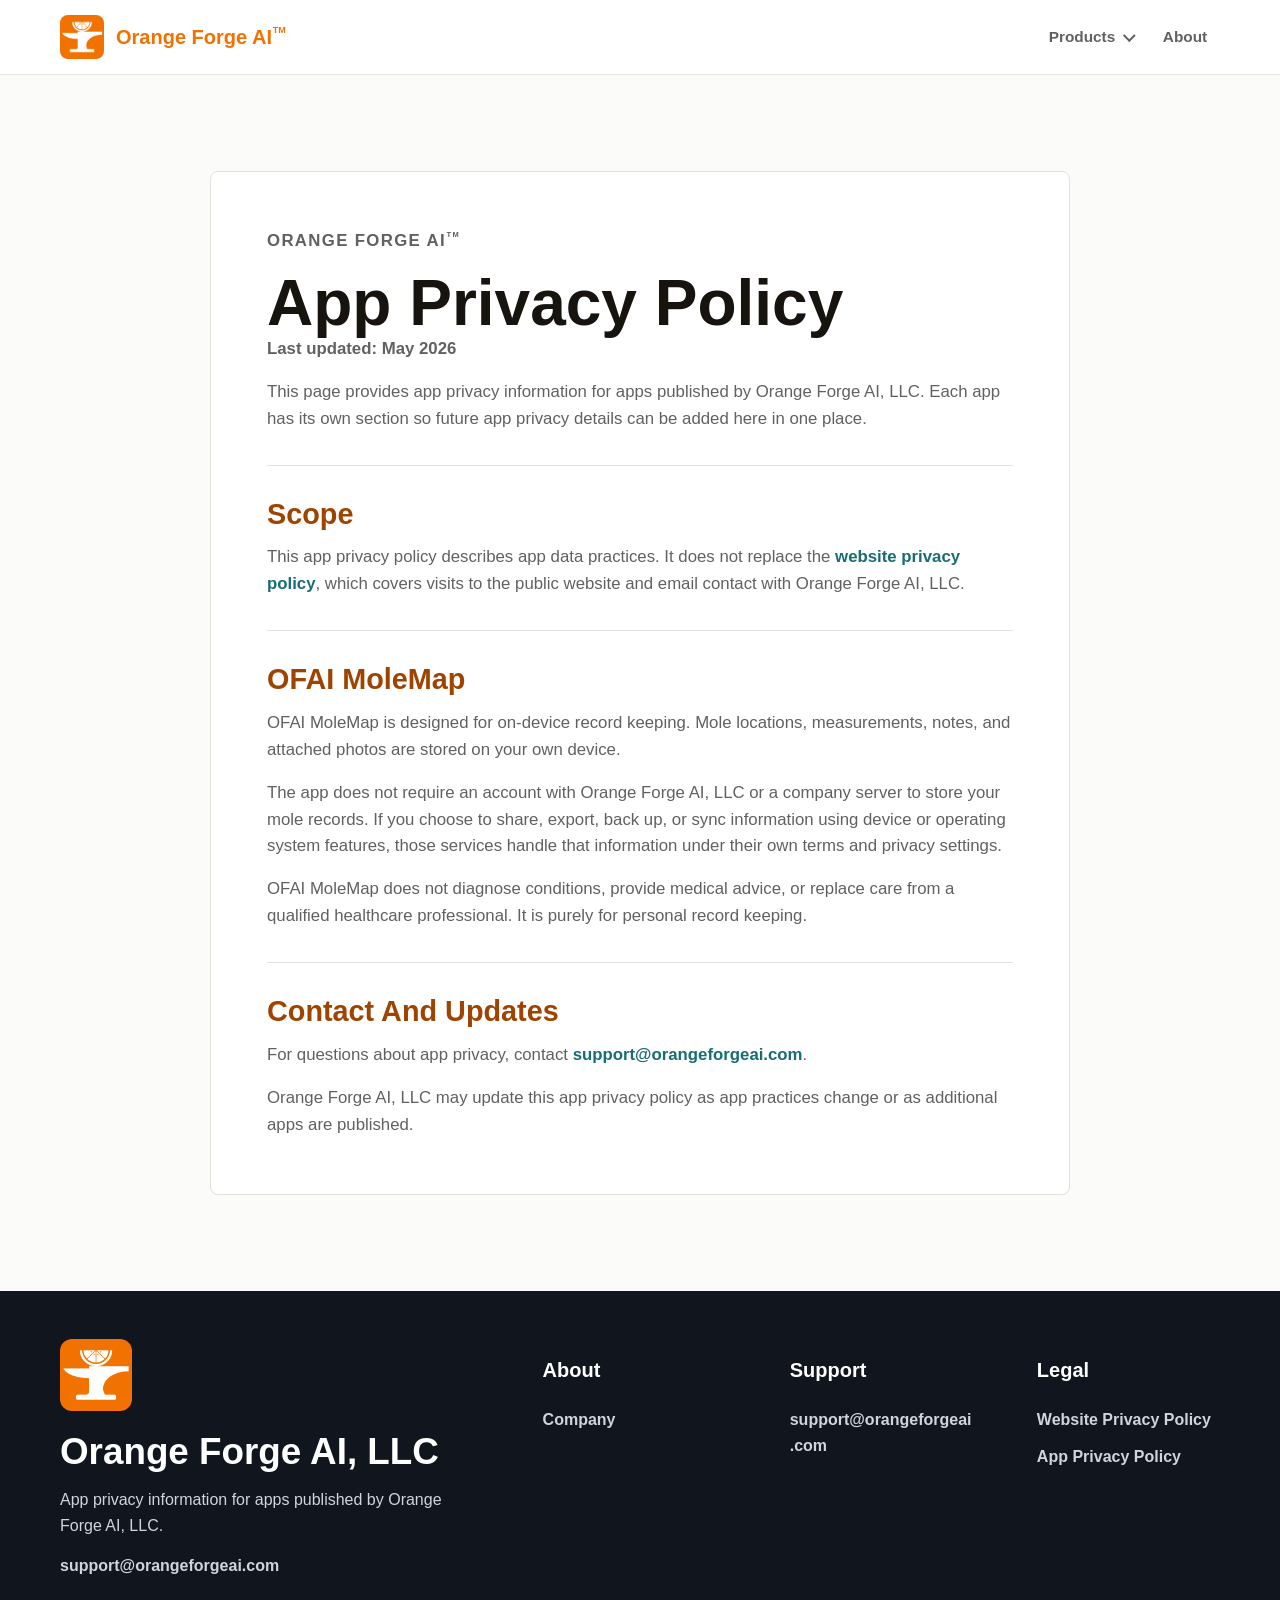
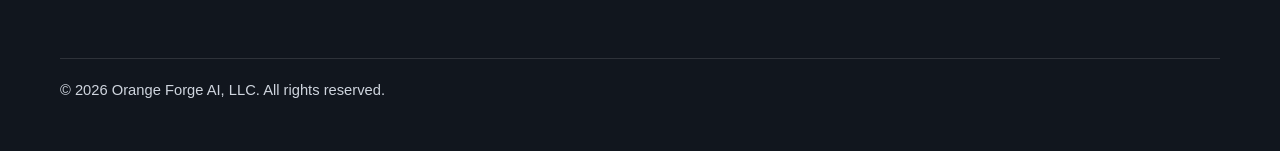
==== app-privacy.html @ 779dcfaa "adjusted website layout." ====
<!doctype html>
<html lang="en">
<head>
    <meta charset="utf-8">
    <meta name="viewport" content="width=device-width, initial-scale=1">
    <meta name="description" content="App Privacy Policy for apps published by Orange Forge AI, LLC.">
    <meta name="theme-color" content="#f37100">
    <title>App Privacy Policy | Orange Forge AI</title>
    <link rel="icon" type="image/png" href="assets/brand/logo.png">
    <link rel="apple-touch-icon" href="assets/brand/logo.png">
    <link rel="stylesheet" href="style.css">
</head>
<body>
    <a class="skip-link" href="#main">Skip to content</a>

    <header class="site-header">
        <nav class="navbar" aria-label="Primary navigation">
            <a class="brand-link" href="index.html#home" aria-label="Orange Forge AI home">
                <img class="brand-mark" src="assets/brand/logo.png" alt="" width="48" height="48">
                <span class="brand-text">Orange Forge AI<sup>TM</sup></span>
            </a>

            <button class="menu-toggle" type="button" aria-expanded="false" aria-controls="primary-menu">
                <span class="menu-toggle-line"></span>
                <span class="menu-toggle-line"></span>
                <span class="menu-toggle-line"></span>
                <span class="screen-reader-text">Toggle menu</span>
            </button>

            <ul class="nav-menu" id="primary-menu">
                <li class="nav-item has-dropdown">
                    <button class="nav-link dropdown-toggle" type="button" aria-expanded="false" aria-controls="products-dropdown">
                        Products
                    </button>
                    <div class="dropdown-panel" id="products-dropdown">
                        <a class="dropdown-product" href="molemap.html">
                            <span>OFAI MoleMap</span>
                            <small>Mole records on your own device</small>
                        </a>
                    </div>
                </li>
                <li class="nav-item"><a class="nav-link" href="index.html#about">About</a></li>
            </ul>
        </nav>
    </header>

    <main class="policy-main" id="main">
        <article class="policy-container app-policy-container">
            <header class="policy-header">
                <p class="eyebrow">Orange Forge AI<sup>TM</sup></p>
                <h1>App Privacy Policy</h1>
                <p class="last-updated">Last updated: May 2026</p>
                <p>
                    This page provides app privacy information for apps published by Orange Forge AI, LLC. Each app has its own section so future app privacy details can be added here in one place.
                </p>
            </header>

            <section class="policy-section">
                <h2>Scope</h2>
                <p>
                    This app privacy policy describes app data practices. It does not replace the <a href="privacy.html">website privacy policy</a>, which covers visits to the public website and email contact with Orange Forge AI, LLC.
                </p>
            </section>

            <section class="policy-section" id="ofai-molemap">
                <h2>OFAI MoleMap</h2>
                <p>
                    OFAI MoleMap is designed for on-device record keeping. Mole locations, measurements, notes, and attached photos are stored on your own device.
                </p>
                <p>
                    The app does not require an account with Orange Forge AI, LLC or a company server to store your mole records. If you choose to share, export, back up, or sync information using device or operating system features, those services handle that information under their own terms and privacy settings.
                </p>
                <p>
                    OFAI MoleMap does not diagnose conditions, provide medical advice, or replace care from a qualified healthcare professional. It is purely for personal record keeping.
                </p>
            </section>

            <section class="policy-section">
                <h2>Contact And Updates</h2>
                <p>
                    For questions about app privacy, contact <a href="mailto:support@orangeforgeai.com">support@orangeforgeai.com</a>.
                </p>
                <p>
                    Orange Forge AI, LLC may update this app privacy policy as app practices change or as additional apps are published.
                </p>
            </section>
        </article>
    </main>

    <footer class="directory-section compact-directory" id="about">
        <div class="directory-grid">
            <div class="directory-company">
                <img class="directory-logo" src="assets/brand/logo.png" alt="" width="84" height="84">
                <h2>Orange Forge AI, LLC</h2>
                <p>App privacy information for apps published by Orange Forge AI, LLC.</p>
                <p><a href="mailto:support@orangeforgeai.com">support@orangeforgeai.com</a></p>
            </div>

            <nav class="directory-column" aria-label="About">
                <h3>About</h3>
                <a href="index.html#home">Company</a>
            </nav>

            <nav class="directory-column" aria-label="Support">
                <h3>Support</h3>
                <a href="mailto:support@orangeforgeai.com">support@orangeforgeai.com</a>
            </nav>

            <nav class="directory-column" aria-label="Legal">
                <h3>Legal</h3>
                <a href="privacy.html">Website Privacy Policy</a>
                <a href="app-privacy.html" aria-current="page">App Privacy Policy</a>
            </nav>

            <p class="directory-copyright">&copy; 2026 Orange Forge AI, LLC. All rights reserved.</p>
        </div>
    </footer>

    <script src="script.js"></script>
</body>
</html>
---- style.css ----
:root {
    --brand: #f37100;
    --brand-dark: #9f4300;
    --ink: #17130f;
    --muted: #5f625f;
    --line: #e4e1dc;
    --paper: #ffffff;
    --warm: #fff7ef;
    --mint: #eaf6f0;
    --teal: #176d73;
    --green: #526e4d;
    --charcoal: #11161e;
    --charcoal-soft: #cfd5de;
    --shadow: 0 18px 45px rgba(23, 19, 15, 0.1);
}

* {
    box-sizing: border-box;
}

html {
    scroll-behavior: smooth;
}

body {
    margin: 0;
    color: var(--ink);
    background: var(--paper);
    font-family: -apple-system, BlinkMacSystemFont, "Segoe UI", Roboto, Helvetica, Arial, sans-serif;
    line-height: 1.6;
}

img {
    display: block;
    max-width: 100%;
}

a {
    color: inherit;
}

sup {
    font-size: 0.45em;
    line-height: 0;
    margin-left: 0.08em;
    position: relative;
    top: -0.35em;
}

.skip-link {
    position: absolute;
    left: 1rem;
    top: 0.75rem;
    z-index: 30;
    transform: translateY(-150%);
    border-radius: 6px;
    background: var(--ink);
    color: var(--paper);
    padding: 0.65rem 0.9rem;
    text-decoration: none;
}

.skip-link:focus {
    transform: translateY(0);
}

.screen-reader-text {
    position: absolute;
    width: 1px;
    height: 1px;
    overflow: hidden;
    clip: rect(0, 0, 0, 0);
    white-space: nowrap;
}

.site-header {
    position: sticky;
    top: 0;
    z-index: 20;
    border-bottom: 1px solid rgba(228, 225, 220, 0.9);
    background: rgba(255, 255, 255, 0.95);
    backdrop-filter: blur(18px);
}

.navbar {
    width: min(1160px, calc(100% - 2rem));
    min-height: 74px;
    margin: 0 auto;
    display: flex;
    align-items: center;
    justify-content: space-between;
    gap: 1.5rem;
}

.brand-link {
    display: inline-flex;
    align-items: center;
    gap: 0.75rem;
    min-width: 0;
    color: var(--ink);
    text-decoration: none;
}

.brand-mark {
    width: 44px;
    height: 44px;
    border-radius: 8px;
    object-fit: cover;
    background: var(--brand);
}

.brand-text {
    color: var(--brand);
    font-size: clamp(1rem, 2.4vw, 1.25rem);
    font-weight: 800;
    letter-spacing: 0;
    white-space: nowrap;
}

.nav-menu {
    display: flex;
    align-items: center;
    gap: 0.25rem;
    margin: 0;
    padding: 0;
    list-style: none;
}

.nav-item {
    position: relative;
}

.has-dropdown::after {
    content: "";
    position: absolute;
    right: 0;
    top: 100%;
    z-index: 1;
    display: none;
    width: min(320px, calc(100vw - 2rem));
    height: 0.55rem;
}

.nav-link {
    display: inline-flex;
    align-items: center;
    min-height: 44px;
    border: 0;
    border-radius: 6px;
    background: transparent;
    padding: 0.55rem 0.8rem;
    color: var(--muted);
    font: inherit;
    font-size: 0.96rem;
    font-weight: 700;
    text-decoration: none;
}

.dropdown-toggle {
    cursor: pointer;
}

.dropdown-toggle::after {
    content: "";
    width: 0.45rem;
    height: 0.45rem;
    margin-left: 0.55rem;
    border-right: 2px solid currentColor;
    border-bottom: 2px solid currentColor;
    transform: rotate(45deg) translateY(-1px);
}

.nav-link:hover,
.nav-link:focus,
.nav-link[aria-current="page"],
.has-dropdown.is-open > .dropdown-toggle {
    color: var(--ink);
    background: var(--warm);
}

.dropdown-panel {
    position: absolute;
    right: 0;
    top: calc(100% + 0.45rem);
    z-index: 2;
    display: none;
    width: min(320px, calc(100vw - 2rem));
    border: 1px solid var(--line);
    border-radius: 8px;
    background: var(--paper);
    box-shadow: var(--shadow);
    padding: 0.45rem;
}

.has-dropdown:hover .dropdown-panel,
.has-dropdown:focus-within .dropdown-panel,
.has-dropdown.is-open .dropdown-panel {
    display: block;
}

.has-dropdown:hover::after,
.has-dropdown:focus-within::after,
.has-dropdown.is-open::after {
    display: block;
}

.dropdown-product {
    display: grid;
    gap: 0.15rem;
    border-radius: 6px;
    padding: 0.85rem;
    color: var(--ink);
    text-decoration: none;
}

.dropdown-product:hover,
.dropdown-product:focus,
.dropdown-product[aria-current="page"] {
    background: var(--warm);
}

.dropdown-product span {
    color: var(--brand-dark);
    font-weight: 800;
}

.dropdown-product small {
    color: var(--muted);
    font-size: 0.9rem;
}

.menu-toggle {
    display: none;
    width: 44px;
    height: 44px;
    border: 1px solid var(--line);
    border-radius: 8px;
    background: var(--paper);
    padding: 0.7rem;
}

.menu-toggle-line {
    display: block;
    width: 100%;
    height: 2px;
    margin: 4px 0;
    border-radius: 999px;
    background: var(--ink);
    transition: transform 160ms ease, opacity 160ms ease;
}

.hero {
    position: relative;
    overflow: hidden;
    min-height: 58svh;
    display: flex;
    align-items: center;
    border-bottom: 1px solid var(--line);
    background:
        radial-gradient(circle at right 12% top 12%, rgba(243, 113, 0, 0.13), transparent 34%),
        linear-gradient(135deg, var(--warm) 0%, #ffffff 68%);
}

.hero::before {
    content: "";
    position: absolute;
    inset: 0;
    background-image: url("assets/brand/logo.png");
    background-repeat: no-repeat;
    background-size: min(760px, 92vw);
    background-position: right -11rem top -10rem;
    opacity: 0.1;
}

.hero-inner,
.product-grid,
.directory-grid,
.app-hero-grid {
    width: min(1160px, calc(100% - 2rem));
    margin: 0 auto;
}

.hero-inner {
    position: relative;
    padding: clamp(3.75rem, 7vw, 5rem) 0 clamp(3.25rem, 7vw, 5rem);
}

.eyebrow {
    margin: 0 0 0.9rem;
    color: var(--brand-dark);
    font-size: 0.78rem;
    font-weight: 800;
    letter-spacing: 0.08em;
    text-transform: uppercase;
}

.hero h1,
.section-copy h1,
.section-copy h2,
.policy-header h1,
.app-policy-container h2 {
    margin: 0;
    line-height: 1.02;
    letter-spacing: 0;
}

.hero h1 {
    max-width: 1120px;
    color: var(--brand);
    font-size: clamp(3.25rem, 6vw, 6.4rem);
    line-height: 0.94;
    white-space: nowrap;
}

.hero h1 sup {
    font-size: 0.28em;
    top: -0.72em;
}

.hero-copy {
    max-width: 650px;
    margin: 1.5rem 0 0;
    color: #38332d;
    font-size: clamp(1.15rem, 2vw, 1.45rem);
    line-height: 1.45;
}

.hero-actions,
.section-actions {
    display: flex;
    flex-wrap: wrap;
    gap: 0.85rem;
    margin-top: 2rem;
}

.button {
    display: inline-flex;
    align-items: center;
    justify-content: center;
    min-height: 46px;
    border: 1px solid transparent;
    border-radius: 8px;
    padding: 0.78rem 1rem;
    font: inherit;
    font-weight: 750;
    text-decoration: none;
}

.button-primary {
    background: var(--brand);
    color: var(--paper);
    box-shadow: 0 10px 22px rgba(243, 113, 0, 0.24);
}

.button-primary:hover,
.button-primary:focus {
    background: var(--brand-dark);
}

.button-secondary {
    border-color: rgba(23, 19, 15, 0.18);
    background: rgba(255, 255, 255, 0.78);
    color: var(--ink);
}

.button-secondary:hover,
.button-secondary:focus {
    border-color: var(--brand);
}

.button:disabled {
    cursor: not-allowed;
    opacity: 0.58;
}

.section {
    padding: clamp(4rem, 8vw, 7rem) 0;
}

.product-section {
    background: var(--paper);
}

.product-grid,
.app-hero-grid {
    display: grid;
    grid-template-columns: minmax(0, 0.92fr) minmax(360px, 1fr);
    align-items: center;
    gap: clamp(2rem, 6vw, 5rem);
}

.section-copy h1,
.section-copy h2,
.app-policy-container h2 {
    font-size: clamp(2rem, 5vw, 4rem);
}

.section-copy p,
.policy-header p,
.policy-section p,
.app-policy-container p {
    color: var(--muted);
    font-size: 1.05rem;
}

.section-copy p {
    max-width: 710px;
}

.brand-inline {
    color: var(--brand);
    font-weight: 800;
}

.notice {
    max-width: 710px;
    margin-top: 1.5rem;
    border-left: 4px solid var(--brand);
    border-radius: 8px;
    background: var(--warm);
    padding: 1rem 1.1rem;
    color: #3d332b;
}

.device-gallery {
    display: grid;
    grid-template-columns: minmax(125px, 0.48fr) minmax(240px, 1fr);
    align-items: end;
    gap: 1.1rem;
}

.device-card {
    margin: 0;
}

.device-card figcaption {
    margin-top: 0.85rem;
    color: var(--muted);
    font-size: 0.92rem;
    text-align: center;
}

.device-frame {
    background: var(--paper);
}

.phone-placeholder {
    width: min(220px, 100%);
    aspect-ratio: 0.52;
    margin: 0 auto;
    border: 8px solid var(--ink);
    border-radius: 34px;
    box-shadow: var(--shadow);
    padding: 0.65rem;
}

.phone-notch {
    width: 68px;
    height: 8px;
    margin: 0 auto 0.65rem;
    border-radius: 999px;
    background: #302b27;
}

.app-screen {
    height: calc(100% - 1rem);
    overflow: hidden;
    border-radius: 23px;
    background: linear-gradient(180deg, #fbfffd 0%, #eef8f7 100%);
    padding: 0.85rem;
}

.screen-pill,
.screen-row,
.screen-metrics span,
.desktop-panels span {
    display: block;
    border-radius: 999px;
}

.screen-pill {
    width: 60%;
    height: 10px;
    background: rgba(243, 113, 0, 0.24);
}

.body-model,
.desktop-model {
    position: relative;
    margin: 1rem auto;
    background: rgba(82, 110, 77, 0.2);
}

.body-model {
    width: 45%;
    height: 42%;
    border-radius: 42% 42% 34% 34%;
}

.body-model::before,
.body-model::after,
.desktop-model::before,
.desktop-model::after {
    content: "";
    position: absolute;
    border-radius: 50%;
    background: var(--brand);
}

.body-model::before {
    width: 9px;
    height: 9px;
    left: 30%;
    top: 24%;
}

.body-model::after {
    width: 7px;
    height: 7px;
    right: 28%;
    bottom: 28%;
    background: var(--teal);
}

.screen-row {
    height: 12px;
    margin-bottom: 0.65rem;
    background: #d7ded8;
}

.screen-row.short {
    width: 68%;
}

.screen-metrics {
    display: grid;
    grid-template-columns: repeat(3, 1fr);
    gap: 0.45rem;
    margin-top: 1rem;
}

.screen-metrics span {
    height: 42px;
    background: var(--paper);
    border: 1px solid rgba(23, 109, 115, 0.18);
}

.laptop-placeholder {
    width: min(520px, 100%);
    margin: 0 auto;
}

.laptop-screen {
    display: grid;
    grid-template-columns: 22% 1fr;
    aspect-ratio: 1.62;
    overflow: hidden;
    border: 10px solid var(--ink);
    border-radius: 18px 18px 10px 10px;
    background: var(--paper);
    box-shadow: var(--shadow);
}

.desktop-sidebar {
    background:
        linear-gradient(180deg, rgba(243, 113, 0, 0.18), transparent),
        var(--charcoal);
}

.desktop-body {
    padding: clamp(0.8rem, 2.4vw, 1.2rem);
    background: linear-gradient(135deg, #ffffff 0%, var(--mint) 100%);
}

.desktop-model {
    width: 28%;
    height: 42%;
    border-radius: 42% 42% 34% 34%;
}

.desktop-model::before {
    width: 10px;
    height: 10px;
    left: 36%;
    top: 28%;
}

.desktop-model::after {
    width: 8px;
    height: 8px;
    right: 26%;
    bottom: 28%;
    background: var(--teal);
}

.desktop-panels {
    display: grid;
    grid-template-columns: 1fr 1fr;
    gap: 0.75rem;
}

.desktop-panels span {
    height: 58px;
    background: rgba(255, 255, 255, 0.82);
    border: 1px solid rgba(23, 109, 115, 0.18);
}

.laptop-base {
    width: 88%;
    height: 16px;
    margin: 0 auto;
    border-radius: 0 0 14px 14px;
    background: #d7dce2;
}

.directory-section {
    background: var(--charcoal);
    color: var(--paper);
    padding: clamp(3.5rem, 7vw, 6rem) 0;
}

.compact-directory {
    padding: 3rem 0;
}

.directory-grid {
    display: grid;
    grid-template-columns: minmax(260px, 1.6fr) repeat(3, minmax(130px, 0.7fr));
    gap: clamp(2rem, 5vw, 4rem);
}

.compact-directory .directory-grid {
    grid-template-columns: minmax(260px, 1.6fr) repeat(3, minmax(130px, 0.7fr));
}

.directory-company {
    max-width: 420px;
}

.directory-logo {
    width: 72px;
    height: 72px;
    border-radius: 12px;
    object-fit: cover;
    background: var(--brand);
}

.directory-company h2,
.directory-column h3 {
    margin: 1.25rem 0 0.9rem;
    line-height: 1.12;
}

.directory-company h2 {
    font-size: clamp(1.6rem, 3vw, 2.3rem);
}

.directory-company p,
.directory-column a,
.directory-copyright {
    color: var(--charcoal-soft);
}

.directory-company p {
    margin: 0 0 0.95rem;
}

.directory-company a,
.directory-column a {
    font-weight: 700;
    overflow-wrap: anywhere;
    text-decoration: none;
}

.directory-company a:hover,
.directory-column a:hover,
.directory-column a:focus {
    color: var(--paper);
    text-decoration: underline;
}

.directory-column {
    display: flex;
    flex-direction: column;
    gap: 0.7rem;
}

.directory-column h3 {
    color: var(--paper);
    font-size: 1.25rem;
}

.directory-copyright {
    grid-column: 1 / -1;
    margin: 0;
    padding-top: 1.25rem;
    border-top: 1px solid rgba(255, 255, 255, 0.12);
    font-size: 0.92rem;
}

.policy-main {
    background: #fbfbfa;
    padding: clamp(3rem, 8vw, 6rem) 0;
}

.policy-container {
    width: min(860px, calc(100% - 2rem));
    margin: 0 auto;
    border: 1px solid var(--line);
    border-radius: 8px;
    background: var(--paper);
    box-shadow: var(--shadow);
    padding: clamp(1.5rem, 5vw, 3.5rem);
}

.policy-header {
    padding-bottom: 2rem;
    border-bottom: 1px solid var(--line);
}

.policy-header h1 {
    font-size: clamp(2rem, 5vw, 4rem);
}

.last-updated {
    margin-top: 1rem;
    font-weight: 750;
}

.policy-section {
    padding: 2rem 0;
    border-bottom: 1px solid var(--line);
}

.policy-section:last-child {
    border-bottom: 0;
    padding-bottom: 0;
}

.policy-section h2 {
    margin: 0 0 0.85rem;
    color: var(--brand-dark);
    font-size: clamp(1.35rem, 3vw, 1.8rem);
    line-height: 1.15;
}

.policy-section p,
.app-policy-container p {
    margin: 0 0 1rem;
}

.policy-section p:last-child,
.app-policy-container p:last-child {
    margin-bottom: 0;
}

.policy-header a,
.policy-section a,
.app-policy-container a {
    color: var(--teal);
    font-weight: 750;
    text-decoration: none;
}

.policy-header a:hover,
.policy-section a:hover,
.app-policy-container a:hover {
    text-decoration: underline;
}

.app-hero {
    background: linear-gradient(135deg, var(--warm) 0%, #ffffff 66%);
    border-bottom: 1px solid var(--line);
    padding: clamp(4rem, 8vw, 6rem) 0;
}

.feature-device {
    width: 100%;
}

.app-policy-container {
    box-shadow: none;
}

:focus-visible {
    outline: 3px solid rgba(243, 113, 0, 0.55);
    outline-offset: 3px;
}

@media (max-width: 900px) {
    .navbar {
        min-height: 68px;
    }

    .menu-toggle {
        display: inline-block;
    }

    .nav-menu {
        position: absolute;
        left: 1rem;
        right: 1rem;
        top: calc(100% + 0.5rem);
        display: none;
        flex-direction: column;
        align-items: stretch;
        gap: 0;
        border: 1px solid var(--line);
        border-radius: 8px;
        background: var(--paper);
        box-shadow: var(--shadow);
        padding: 0.35rem;
    }

    .nav-menu.is-open {
        display: flex;
    }

    .nav-link {
        width: 100%;
        justify-content: space-between;
    }

    .dropdown-panel {
        position: static;
        width: 100%;
        margin: 0.2rem 0 0.35rem;
        box-shadow: none;
    }

    .has-dropdown:hover .dropdown-panel,
    .has-dropdown:focus-within .dropdown-panel {
        display: none;
    }

    .has-dropdown.is-open .dropdown-panel {
        display: block;
    }

    .has-dropdown::after {
        display: none;
    }

    .menu-toggle.is-open .menu-toggle-line:nth-child(1) {
        transform: translateY(6px) rotate(45deg);
    }

    .menu-toggle.is-open .menu-toggle-line:nth-child(2) {
        opacity: 0;
    }

    .menu-toggle.is-open .menu-toggle-line:nth-child(3) {
        transform: translateY(-6px) rotate(-45deg);
    }

    .hero::before {
        background-size: 620px;
        background-position: right -18rem top -9rem;
    }

    .product-grid,
    .app-hero-grid,
    .directory-grid,
    .compact-directory .directory-grid {
        grid-template-columns: 1fr;
    }

    .directory-company {
        max-width: none;
    }
}

@media (max-width: 620px) {
    .navbar,
    .hero-inner,
    .product-grid,
    .directory-grid,
    .app-hero-grid,
    .policy-container {
        width: min(100% - 1.25rem, 1160px);
    }

    .brand-mark {
        width: 38px;
        height: 38px;
    }

    .brand-text {
        font-size: 1rem;
    }

    .hero {
        min-height: 56svh;
    }

    .hero h1 {
        font-size: clamp(2.55rem, 14vw, 4.6rem);
        white-space: normal;
    }

    .hero-actions,
    .section-actions,
    .button {
        width: 100%;
    }

    .device-gallery {
        grid-template-columns: 1fr;
    }

    .phone-placeholder {
        width: min(230px, 78vw);
    }
}

@media (prefers-reduced-motion: reduce) {
    *,
    *::before,
    *::after {
        scroll-behavior: auto !important;
        transition-duration: 0.01ms !important;
        animation-duration: 0.01ms !important;
        animation-iteration-count: 1 !important;
    }
}
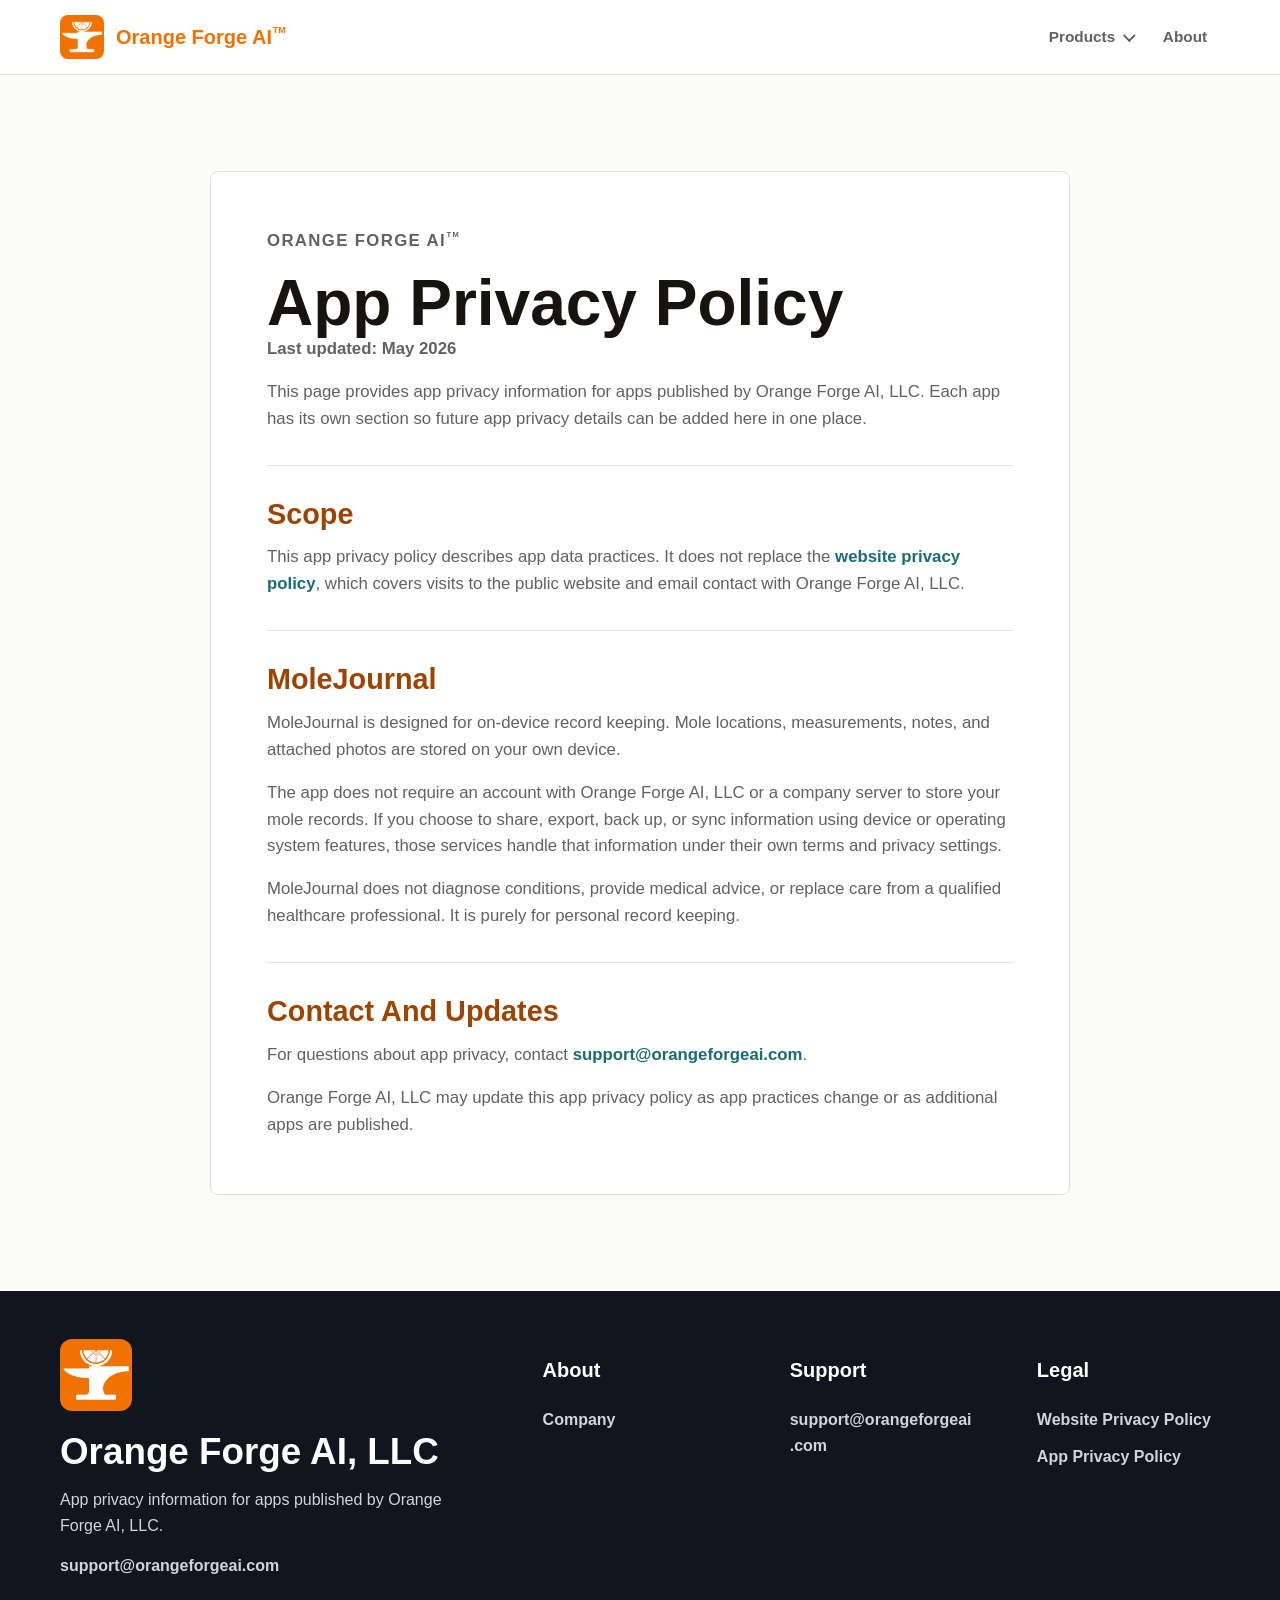
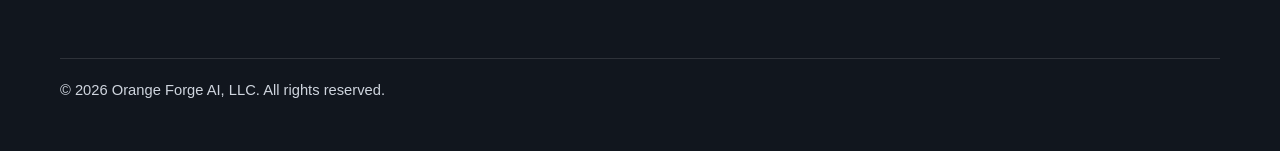
==== commit 5748e1e3: "renamed app" ====
--- a/app-privacy.html
+++ b/app-privacy.html
@@ -33,8 +33,8 @@
                         Products
                     </button>
                     <div class="dropdown-panel" id="products-dropdown">
-                        <a class="dropdown-product" href="molemap.html">
-                            <span>OFAI MoleMap</span>
+                        <a class="dropdown-product" href="molejournal.html">
+                            <span>MoleJournal</span>
                             <small>Mole records on your own device</small>
                         </a>
                     </div>
@@ -62,16 +62,16 @@
                 </p>
             </section>
 
-            <section class="policy-section" id="ofai-molemap">
-                <h2>OFAI MoleMap</h2>
+            <section class="policy-section" id="molejournal">
+                <h2>MoleJournal</h2>
                 <p>
-                    OFAI MoleMap is designed for on-device record keeping. Mole locations, measurements, notes, and attached photos are stored on your own device.
+                    MoleJournal is designed for on-device record keeping. Mole locations, measurements, notes, and attached photos are stored on your own device.
                 </p>
                 <p>
                     The app does not require an account with Orange Forge AI, LLC or a company server to store your mole records. If you choose to share, export, back up, or sync information using device or operating system features, those services handle that information under their own terms and privacy settings.
                 </p>
                 <p>
-                    OFAI MoleMap does not diagnose conditions, provide medical advice, or replace care from a qualified healthcare professional. It is purely for personal record keeping.
+                    MoleJournal does not diagnose conditions, provide medical advice, or replace care from a qualified healthcare professional. It is purely for personal record keeping.
                 </p>
             </section>
 
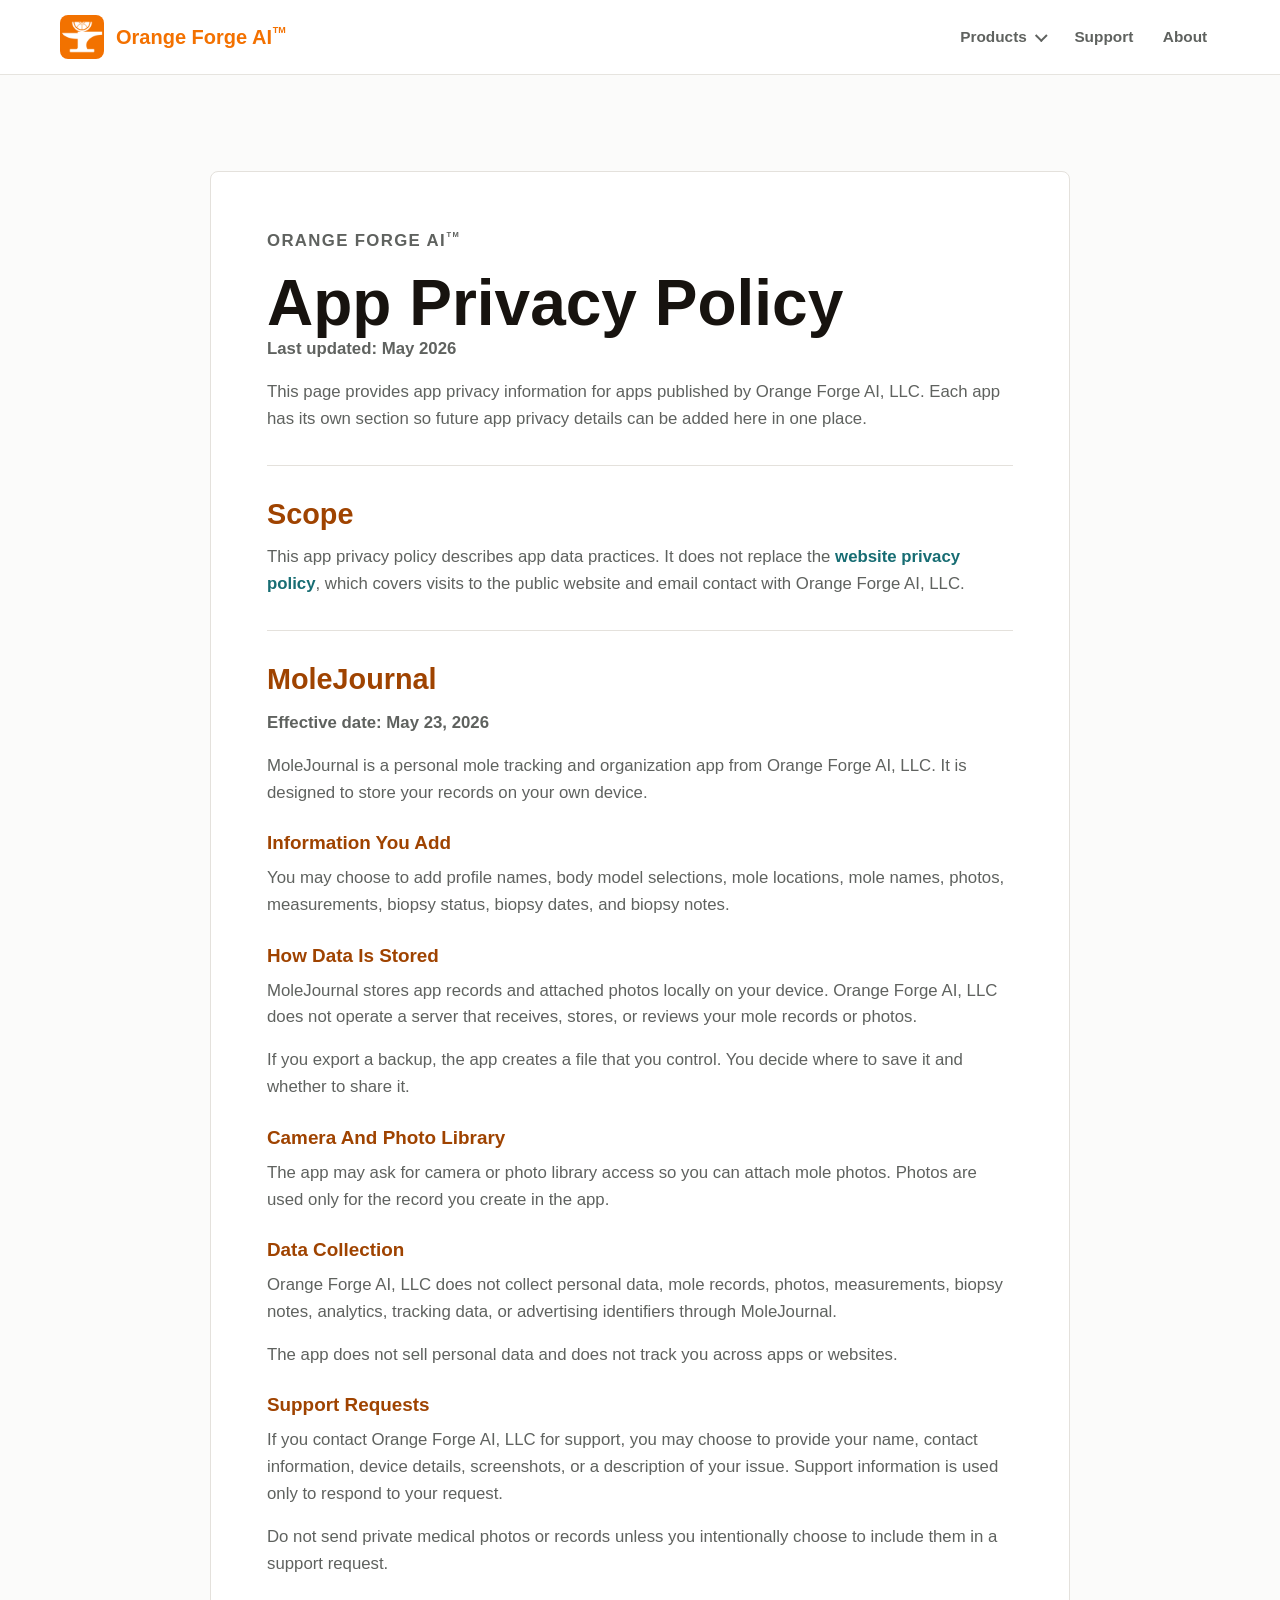
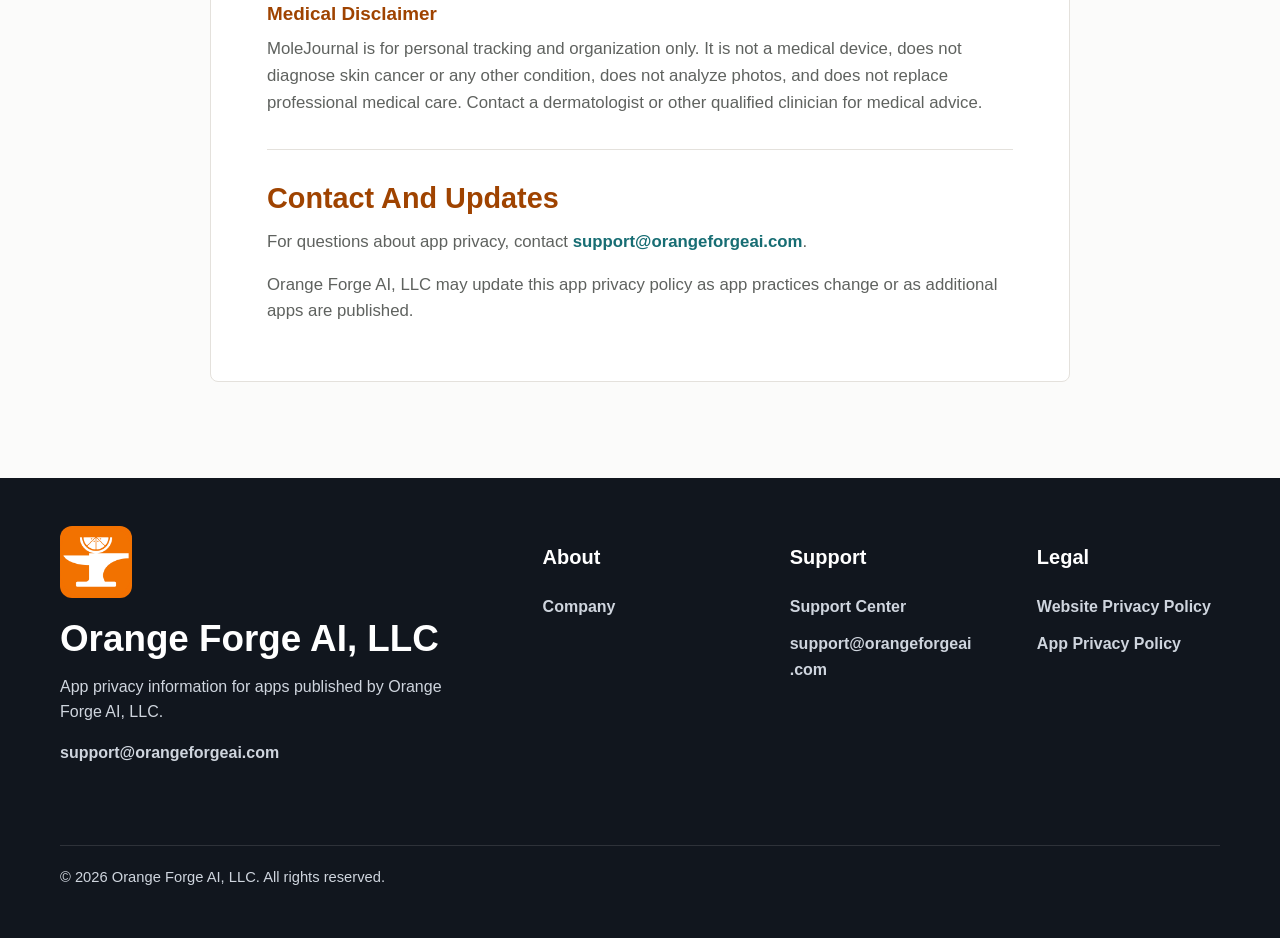
==== commit 48082538: "enriched website and added support page" ====
--- a/app-privacy.html
+++ b/app-privacy.html
@@ -39,6 +39,7 @@
                         </a>
                     </div>
                 </li>
+                <li class="nav-item"><a class="nav-link" href="support.html">Support</a></li>
                 <li class="nav-item"><a class="nav-link" href="index.html#about">About</a></li>
             </ul>
         </nav>
@@ -64,14 +65,48 @@
 
             <section class="policy-section" id="molejournal">
                 <h2>MoleJournal</h2>
+                <p class="last-updated">Effective date: May 23, 2026</p>
                 <p>
-                    MoleJournal is designed for on-device record keeping. Mole locations, measurements, notes, and attached photos are stored on your own device.
+                    MoleJournal is a personal mole tracking and organization app from Orange Forge AI, LLC. It is designed to store your records on your own device.
+                </p>
+
+                <h3>Information You Add</h3>
+                <p>
+                    You may choose to add profile names, body model selections, mole locations, mole names, photos, measurements, biopsy status, biopsy dates, and biopsy notes.
+                </p>
+
+                <h3>How Data Is Stored</h3>
+                <p>
+                    MoleJournal stores app records and attached photos locally on your device. Orange Forge AI, LLC does not operate a server that receives, stores, or reviews your mole records or photos.
                 </p>
                 <p>
-                    The app does not require an account with Orange Forge AI, LLC or a company server to store your mole records. If you choose to share, export, back up, or sync information using device or operating system features, those services handle that information under their own terms and privacy settings.
+                    If you export a backup, the app creates a file that you control. You decide where to save it and whether to share it.
+                </p>
+
+                <h3>Camera And Photo Library</h3>
+                <p>
+                    The app may ask for camera or photo library access so you can attach mole photos. Photos are used only for the record you create in the app.
+                </p>
+
+                <h3>Data Collection</h3>
+                <p>
+                    Orange Forge AI, LLC does not collect personal data, mole records, photos, measurements, biopsy notes, analytics, tracking data, or advertising identifiers through MoleJournal.
                 </p>
                 <p>
-                    MoleJournal does not diagnose conditions, provide medical advice, or replace care from a qualified healthcare professional. It is purely for personal record keeping.
+                    The app does not sell personal data and does not track you across apps or websites.
+                </p>
+
+                <h3>Support Requests</h3>
+                <p>
+                    If you contact Orange Forge AI, LLC for support, you may choose to provide your name, contact information, device details, screenshots, or a description of your issue. Support information is used only to respond to your request.
+                </p>
+                <p>
+                    Do not send private medical photos or records unless you intentionally choose to include them in a support request.
+                </p>
+
+                <h3>Medical Disclaimer</h3>
+                <p>
+                    MoleJournal is for personal tracking and organization only. It is not a medical device, does not diagnose skin cancer or any other condition, does not analyze photos, and does not replace professional medical care. Contact a dermatologist or other qualified clinician for medical advice.
                 </p>
             </section>
 
@@ -103,6 +138,7 @@
 
             <nav class="directory-column" aria-label="Support">
                 <h3>Support</h3>
+                <a href="support.html">Support Center</a>
                 <a href="mailto:support@orangeforgeai.com">support@orangeforgeai.com</a>
             </nav>
 
--- a/style.css
+++ b/style.css
@@ -275,7 +275,8 @@
 .hero-inner,
 .product-grid,
 .directory-grid,
-.app-hero-grid {
+.app-hero-grid,
+.app-page-inner {
     width: min(1160px, calc(100% - 2rem));
     margin: 0 auto;
 }
@@ -778,8 +779,369 @@
     width: 100%;
 }
 
+.product-hero {
+    overflow: hidden;
+}
+
+.product-hero-grid {
+    grid-template-columns: minmax(0, 0.9fr) minmax(420px, 1.1fr);
+}
+
+.app-hero-copy p {
+    max-width: 650px;
+}
+
+.app-icon-lockup {
+    display: flex;
+    align-items: center;
+    gap: 1rem;
+    margin-bottom: 1.1rem;
+}
+
+.app-icon-lockup .eyebrow {
+    margin: 0;
+}
+
+.app-icon {
+    width: 72px;
+    height: 72px;
+    border-radius: 16px;
+    box-shadow: 0 14px 30px rgba(23, 19, 15, 0.16);
+}
+
+.hero-subhead {
+    color: #302b27;
+    font-size: 1.28rem;
+    font-weight: 650;
+    line-height: 1.45;
+}
+
+.product-hero-media {
+    position: relative;
+    min-height: 430px;
+    display: flex;
+    align-items: center;
+    justify-content: center;
+}
+
+.hero-screen-main,
+.hero-screen-phone,
+.backup-visual img {
+    filter: drop-shadow(0 20px 35px rgba(23, 19, 15, 0.14));
+}
+
+.hero-screen-main {
+    width: 100%;
+    border-radius: 8px;
+}
+
+.hero-screen-phone {
+    position: absolute;
+    right: 0;
+    bottom: 1.2rem;
+    width: min(31%, 174px);
+    border-radius: 8px;
+}
+
+.app-section,
+.screenshot-band,
+.feature-grid-section,
+.faq-section,
+.final-cta,
+.support-section {
+    padding: clamp(4rem, 8vw, 6rem) 0;
+}
+
+.split-section,
+.final-cta-inner,
+.support-layout {
+    display: grid;
+    grid-template-columns: minmax(0, 0.92fr) minmax(0, 1fr);
+    gap: clamp(2rem, 5vw, 4rem);
+    align-items: start;
+}
+
+.feature-list {
+    display: grid;
+    gap: 0.85rem;
+    margin: 0;
+    padding: 0;
+    color: var(--ink);
+    list-style: none;
+}
+
+.feature-list li {
+    position: relative;
+    border-bottom: 1px solid var(--line);
+    padding: 0 0 0.85rem 1.45rem;
+    font-weight: 700;
+}
+
+.feature-list li::before {
+    content: "";
+    position: absolute;
+    left: 0;
+    top: 0.55rem;
+    width: 0.5rem;
+    height: 0.5rem;
+    border-radius: 50%;
+    background: var(--brand);
+}
+
+.centered-copy {
+    max-width: 760px;
+    margin: 0 auto 2.5rem;
+    text-align: center;
+}
+
+.centered-copy p {
+    margin-left: auto;
+    margin-right: auto;
+}
+
+.screenshot-band,
+.feature-grid-section,
+.faq-section,
+.support-main {
+    background: #fbfbfa;
+}
+
+.screenshot-grid {
+    display: grid;
+    grid-template-columns: minmax(190px, 0.7fr) minmax(230px, 0.82fr) minmax(300px, 1.25fr);
+    gap: 1.25rem;
+    align-items: end;
+}
+
+.screenshot-card,
+.feature-card {
+    margin: 0;
+    border: 1px solid var(--line);
+    border-radius: 8px;
+    background: var(--paper);
+    box-shadow: 0 16px 34px rgba(23, 19, 15, 0.07);
+}
+
+.screenshot-card {
+    padding: 1rem;
+}
+
+.screenshot-card img {
+    width: 100%;
+    height: 360px;
+    object-fit: contain;
+    object-position: center bottom;
+}
+
+.screenshot-card-desktop img {
+    height: 300px;
+}
+
+.screenshot-card figcaption {
+    margin-top: 0.9rem;
+    color: var(--muted);
+    font-size: 0.94rem;
+}
+
+.feature-grid {
+    display: grid;
+    grid-template-columns: repeat(3, minmax(0, 1fr));
+    gap: 1rem;
+}
+
+.feature-card {
+    padding: 1.25rem;
+}
+
+.feature-card h3,
+.faq-item h3,
+.support-content h3,
+.support-faq h4,
+.policy-section h3 {
+    margin: 0 0 0.65rem;
+    line-height: 1.2;
+}
+
+.feature-card h3,
+.faq-item h3,
+.support-content h3,
+.policy-section h3 {
+    color: var(--brand-dark);
+    font-size: 1.18rem;
+}
+
+.feature-card p,
+.faq-item p,
+.support-content p,
+.support-selector p,
+.support-content li {
+    color: var(--muted);
+}
+
+.feature-card p,
+.faq-item p,
+.support-content p,
+.support-selector p {
+    margin: 0;
+}
+
+.backup-section {
+    background: linear-gradient(135deg, #ffffff 0%, var(--mint) 100%);
+}
+
+.backup-visual {
+    display: flex;
+    justify-content: center;
+}
+
+.backup-visual img {
+    width: min(470px, 100%);
+}
+
+.faq-grid {
+    display: grid;
+    grid-template-columns: repeat(2, minmax(0, 1fr));
+    gap: 0 2rem;
+}
+
+.faq-item {
+    border-top: 1px solid var(--line);
+    padding: 1.35rem 0;
+}
+
+.final-cta {
+    background: var(--warm);
+    border-top: 1px solid var(--line);
+}
+
+.final-cta-inner {
+    align-items: center;
+}
+
+.final-actions {
+    justify-content: flex-end;
+    margin-top: 0;
+}
+
+.support-hero {
+    background: linear-gradient(135deg, var(--warm) 0%, #ffffff 68%);
+    border-bottom: 1px solid var(--line);
+    padding: clamp(4rem, 8vw, 5.5rem) 0;
+}
+
+.support-hero h1,
+.support-content h2 {
+    margin: 0;
+    line-height: 1.02;
+    letter-spacing: 0;
+}
+
+.support-hero h1 {
+    font-size: 3.4rem;
+}
+
+.support-hero p {
+    max-width: 720px;
+    color: var(--muted);
+    font-size: 1.12rem;
+}
+
+.support-selector,
+.support-content {
+    border: 1px solid var(--line);
+    border-radius: 8px;
+    background: var(--paper);
+    box-shadow: var(--shadow);
+}
+
+.support-selector {
+    position: sticky;
+    top: 98px;
+    padding: 1.25rem;
+}
+
+.support-selector label {
+    display: block;
+    margin-bottom: 0.55rem;
+    color: var(--ink);
+    font-weight: 800;
+}
+
+.support-select {
+    width: 100%;
+    min-height: 46px;
+    border: 1px solid var(--line);
+    border-radius: 8px;
+    background: var(--paper);
+    color: var(--ink);
+    padding: 0.7rem 0.85rem;
+    font: inherit;
+    font-weight: 700;
+}
+
+.support-selector p {
+    margin-top: 1rem;
+    font-size: 0.95rem;
+}
+
+.support-content {
+    padding: clamp(1.4rem, 4vw, 2.25rem);
+}
+
+.support-content h2 {
+    font-size: 2.4rem;
+}
+
+.support-content p + p {
+    margin-top: 0.85rem;
+}
+
+.support-block {
+    margin-top: 2rem;
+    padding-top: 2rem;
+    border-top: 1px solid var(--line);
+}
+
+.support-block .notice {
+    margin-top: 1rem;
+}
+
+.support-content a {
+    color: var(--teal);
+    font-weight: 750;
+    text-decoration: none;
+}
+
+.support-content a:hover,
+.support-content a:focus {
+    text-decoration: underline;
+}
+
+.support-faq h4 {
+    margin-top: 1.5rem;
+    color: var(--ink);
+    font-size: 1.02rem;
+}
+
+.policy-list {
+    margin: 0.8rem 0 0;
+    padding-left: 1.25rem;
+}
+
+.policy-list li {
+    margin-bottom: 0.55rem;
+}
+
+.policy-section h3 {
+    margin-top: 1.6rem;
+}
+
 .app-policy-container {
     box-shadow: none;
+}
+
+[hidden] {
+    display: none !important;
 }
 
 :focus-visible {
@@ -860,9 +1222,41 @@
 
     .product-grid,
     .app-hero-grid,
+    .product-hero-grid,
+    .split-section,
+    .final-cta-inner,
+    .support-layout,
     .directory-grid,
     .compact-directory .directory-grid {
         grid-template-columns: 1fr;
+    }
+
+    .product-hero-media {
+        min-height: auto;
+    }
+
+    .hero-screen-phone {
+        right: 0.5rem;
+        bottom: 0.5rem;
+    }
+
+    .screenshot-grid,
+    .feature-grid,
+    .faq-grid {
+        grid-template-columns: 1fr;
+    }
+
+    .screenshot-card img,
+    .screenshot-card-desktop img {
+        height: 340px;
+    }
+
+    .support-selector {
+        position: static;
+    }
+
+    .final-actions {
+        justify-content: flex-start;
     }
 
     .directory-company {
@@ -876,6 +1270,7 @@
     .product-grid,
     .directory-grid,
     .app-hero-grid,
+    .app-page-inner,
     .policy-container {
         width: min(100% - 1.25rem, 1160px);
     }
@@ -910,6 +1305,43 @@
 
     .phone-placeholder {
         width: min(230px, 78vw);
+    }
+
+    .app-icon-lockup {
+        align-items: flex-start;
+        flex-direction: column;
+        gap: 0.75rem;
+    }
+
+    .hero-subhead {
+        font-size: 1.12rem;
+    }
+
+    .product-hero-media {
+        display: block;
+    }
+
+    .hero-screen-main {
+        width: 100%;
+    }
+
+    .hero-screen-phone {
+        display: block;
+        position: relative;
+        right: auto;
+        bottom: auto;
+        width: min(210px, 56vw);
+        margin: -1.5rem 0 0 auto;
+    }
+
+    .screenshot-card img,
+    .screenshot-card-desktop img {
+        height: 310px;
+    }
+
+    .support-hero h1,
+    .support-content h2 {
+        font-size: 2.25rem;
     }
 }
 
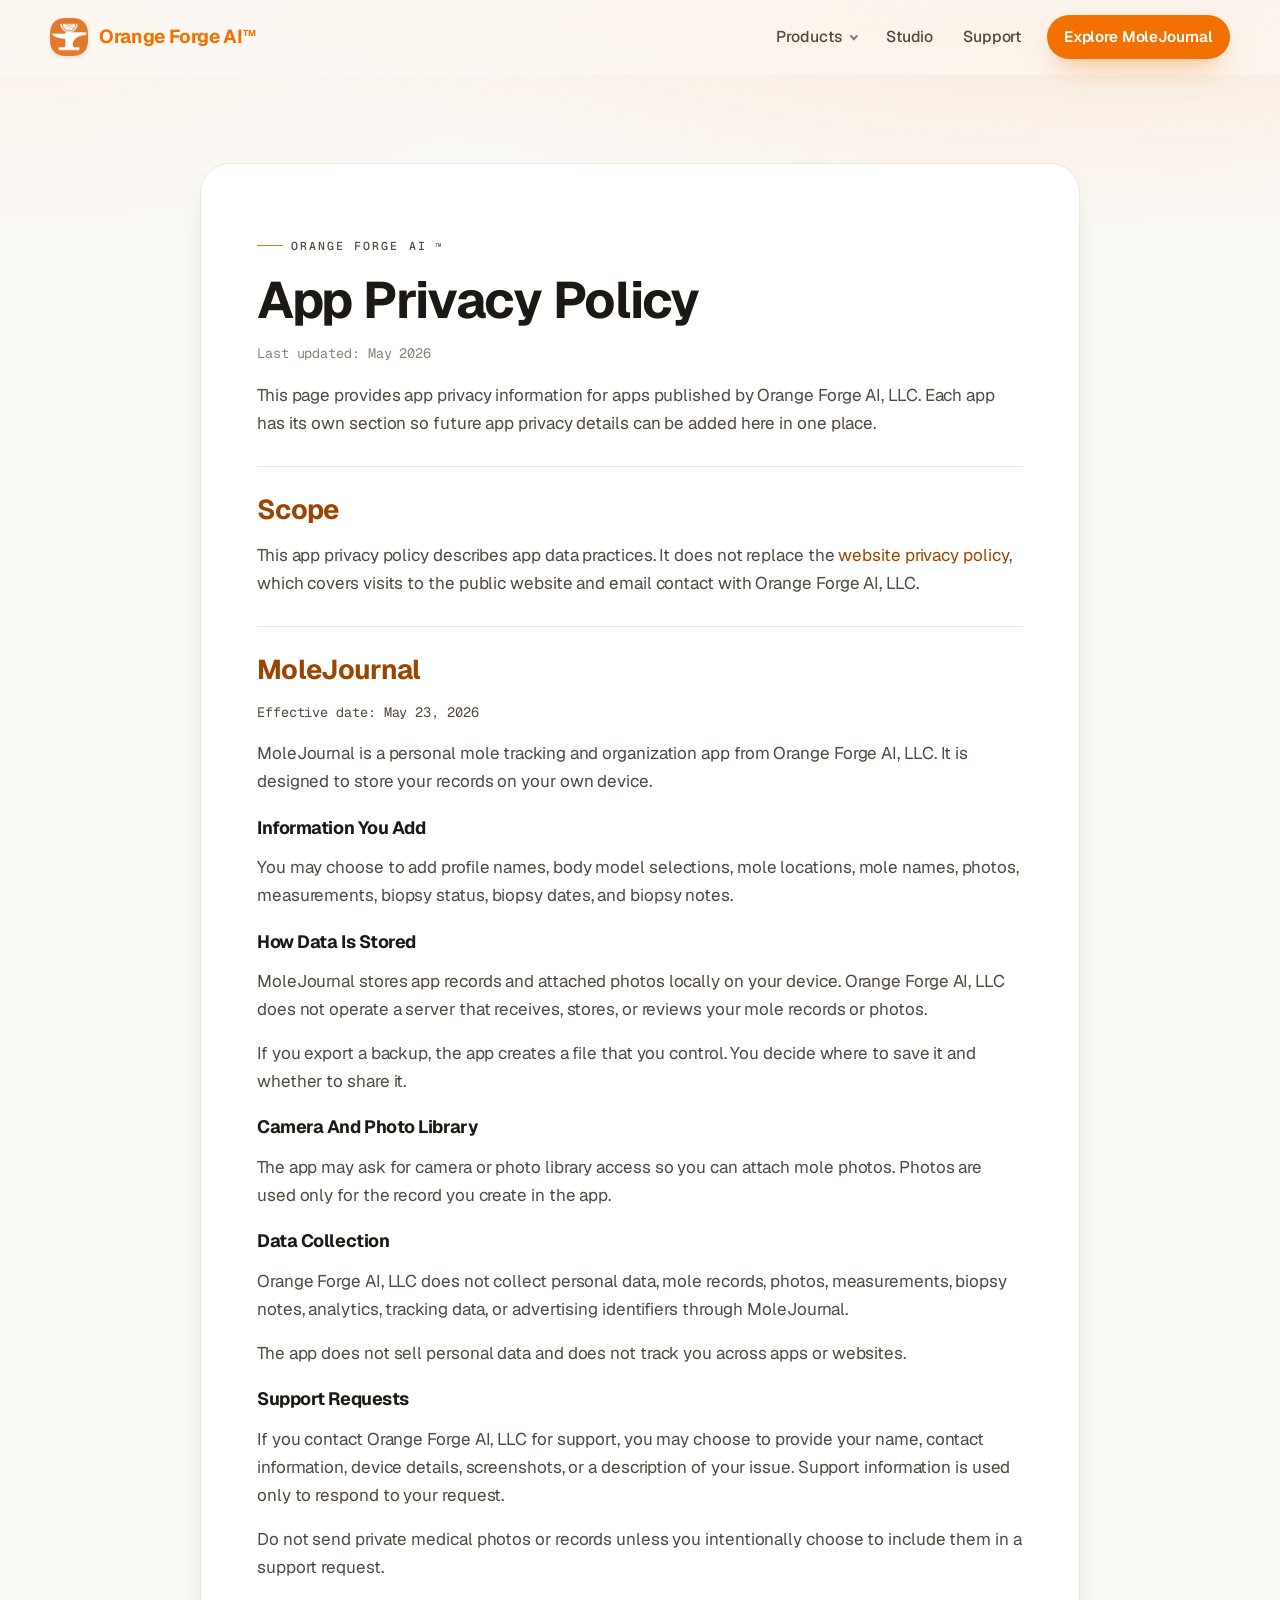
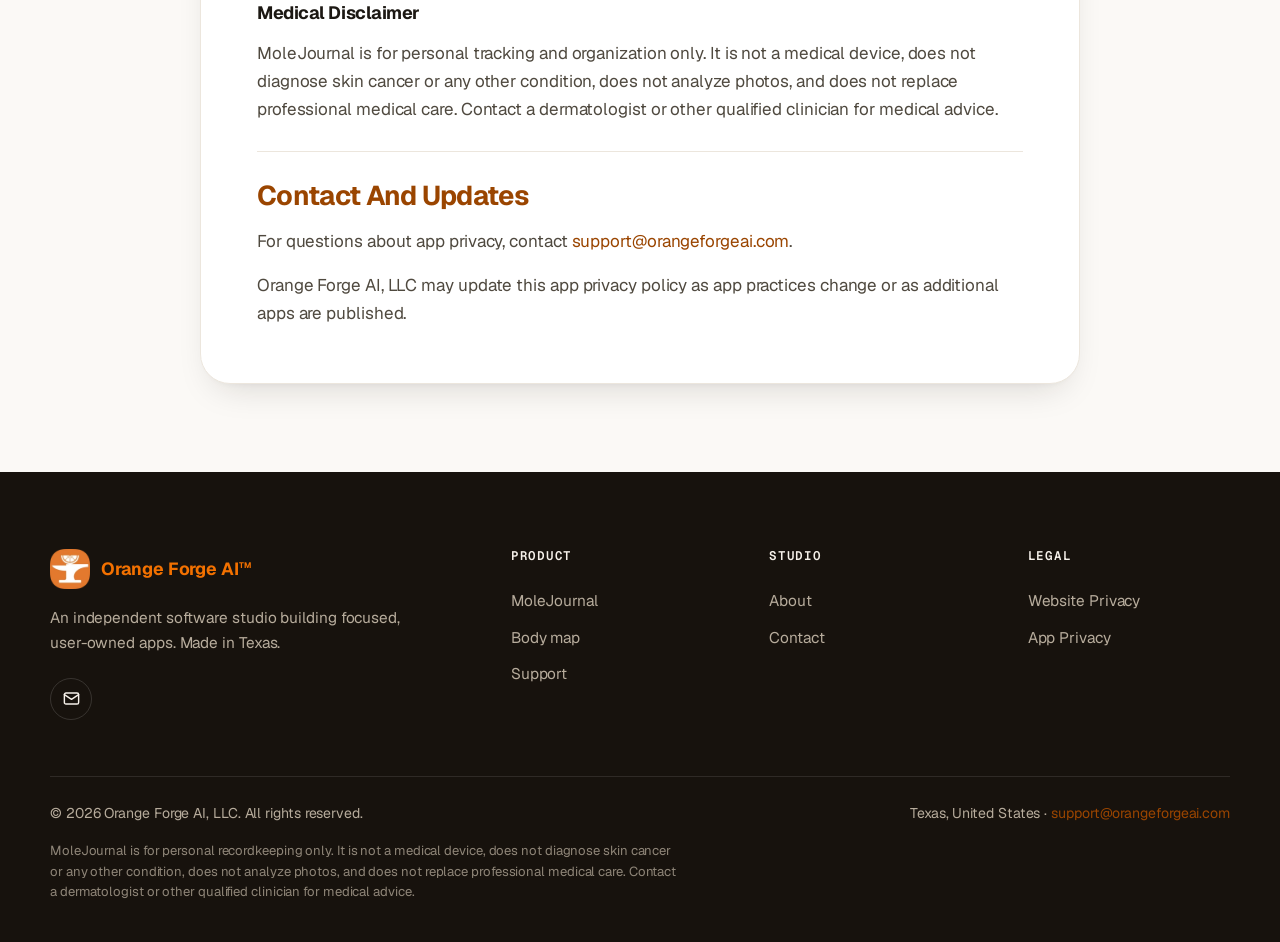
==== commit 6b1a5c97: "overhauled the website" ====
--- a/app-privacy.html
+++ b/app-privacy.html
@@ -3,12 +3,28 @@
 <head>
     <meta charset="utf-8">
     <meta name="viewport" content="width=device-width, initial-scale=1">
-    <meta name="description" content="App Privacy Policy for apps published by Orange Forge AI, LLC.">
+    <meta name="description" content="App Privacy Policy for apps published by Orange Forge AI, LLC. Includes MoleJournal, a private, on-device journal that keeps your records on your own device.">
     <meta name="theme-color" content="#f37100">
     <title>App Privacy Policy | Orange Forge AI</title>
-    <link rel="icon" type="image/png" href="assets/brand/logo.png">
-    <link rel="apple-touch-icon" href="assets/brand/logo.png">
+
+    <link rel="icon" type="image/png" sizes="256x256" href="assets/brand/logo-256.png">
+    <link rel="apple-touch-icon" href="assets/brand/logo-180.png">
+
+    <!-- Open Graph / social -->
+    <meta property="og:type" content="website">
+    <meta property="og:url" content="https://orangeforgeai.com/app-privacy.html">
+    <meta property="og:title" content="App Privacy Policy | Orange Forge AI">
+    <meta property="og:description" content="App privacy information for apps published by Orange Forge AI, LLC, including MoleJournal — a private journal that keeps your records on your own device.">
+    <meta property="og:image" content="https://orangeforgeai.com/assets/brand/logo-256.png">
+    <meta name="twitter:card" content="summary">
+
+    <!-- Preload the self-hosted variable fonts to avoid a flash of fallback text -->
+    <link rel="preload" href="assets/fonts/geist-latin.woff2" as="font" type="font/woff2" crossorigin>
+    <link rel="preload" href="assets/fonts/geist-mono-latin.woff2" as="font" type="font/woff2" crossorigin>
     <link rel="stylesheet" href="style.css">
+
+    <!-- Mark JS as available so reveal-on-scroll never hides content without it -->
+    <script>document.documentElement.classList.add("js");</script>
 </head>
 <body>
     <a class="skip-link" href="#main">Skip to content</a>
@@ -16,7 +32,7 @@
     <header class="site-header">
         <nav class="navbar" aria-label="Primary navigation">
             <a class="brand-link" href="index.html#home" aria-label="Orange Forge AI home">
-                <img class="brand-mark" src="assets/brand/logo.png" alt="" width="48" height="48">
+                <img class="brand-mark" src="assets/brand/logo-96.webp" alt="" width="38" height="38">
                 <span class="brand-text">Orange Forge AI<sup>TM</sup></span>
             </a>
 
@@ -35,18 +51,19 @@
                     <div class="dropdown-panel" id="products-dropdown">
                         <a class="dropdown-product" href="molejournal.html">
                             <span>MoleJournal</span>
-                            <small>Mole records on your own device</small>
+                            <small>A private journal for your skin records</small>
                         </a>
                     </div>
                 </li>
+                <li class="nav-item"><a class="nav-link" href="index.html#philosophy">Studio</a></li>
                 <li class="nav-item"><a class="nav-link" href="support.html">Support</a></li>
-                <li class="nav-item"><a class="nav-link" href="index.html#about">About</a></li>
+                <li class="nav-item nav-cta"><a class="button button-primary button--sm" href="molejournal.html">Explore MoleJournal</a></li>
             </ul>
         </nav>
     </header>
 
     <main class="policy-main" id="main">
-        <article class="policy-container app-policy-container">
+        <article class="policy-container">
             <header class="policy-header">
                 <p class="eyebrow">Orange Forge AI<sup>TM</sup></p>
                 <h1>App Privacy Policy</h1>
@@ -56,15 +73,15 @@
                 </p>
             </header>
 
-            <section class="policy-section">
-                <h2>Scope</h2>
+            <section class="policy-section" aria-labelledby="scope-title">
+                <h2 id="scope-title">Scope</h2>
                 <p>
                     This app privacy policy describes app data practices. It does not replace the <a href="privacy.html">website privacy policy</a>, which covers visits to the public website and email contact with Orange Forge AI, LLC.
                 </p>
             </section>
 
-            <section class="policy-section" id="molejournal">
-                <h2>MoleJournal</h2>
+            <section class="policy-section" id="molejournal" aria-labelledby="molejournal-title">
+                <h2 id="molejournal-title">MoleJournal</h2>
                 <p class="last-updated">Effective date: May 23, 2026</p>
                 <p>
                     MoleJournal is a personal mole tracking and organization app from Orange Forge AI, LLC. It is designed to store your records on your own device.
@@ -110,8 +127,8 @@
                 </p>
             </section>
 
-            <section class="policy-section">
-                <h2>Contact And Updates</h2>
+            <section class="policy-section" aria-labelledby="contact-title">
+                <h2 id="contact-title">Contact And Updates</h2>
                 <p>
                     For questions about app privacy, contact <a href="mailto:support@orangeforgeai.com">support@orangeforgeai.com</a>.
                 </p>
@@ -122,33 +139,51 @@
         </article>
     </main>
 
-    <footer class="directory-section compact-directory" id="about">
-        <div class="directory-grid">
-            <div class="directory-company">
-                <img class="directory-logo" src="assets/brand/logo.png" alt="" width="84" height="84">
-                <h2>Orange Forge AI, LLC</h2>
-                <p>App privacy information for apps published by Orange Forge AI, LLC.</p>
-                <p><a href="mailto:support@orangeforgeai.com">support@orangeforgeai.com</a></p>
+    <!-- ============ FOOTER ============ -->
+    <footer class="footer" aria-labelledby="footer-heading">
+        <h2 id="footer-heading" class="screen-reader-text">Site footer</h2>
+        <div class="container">
+            <div class="footer__grid">
+                <div class="footer__brand">
+                    <a class="footer__logo" href="index.html#home" aria-label="Orange Forge AI home">
+                        <img src="assets/brand/logo-96.webp" alt="" width="40" height="40">
+                        <span>Orange Forge AI<sup>TM</sup></span>
+                    </a>
+                    <p>An independent software studio building focused, user-owned apps. Made in Texas.</p>
+                    <div class="footer__social">
+                        <a href="mailto:support@orangeforgeai.com" aria-label="Email Orange Forge AI">
+                            <svg viewBox="0 0 24 24" fill="none" stroke="currentColor" stroke-width="1.8" stroke-linecap="round" stroke-linejoin="round" aria-hidden="true"><rect x="3" y="5" width="18" height="14" rx="2"/><path d="m3 7 9 6 9-6"/></svg>
+                        </a>
+                    </div>
+                </div>
+
+                <nav class="footer__col" aria-label="Products">
+                    <h3>Product</h3>
+                    <a href="molejournal.html">MoleJournal</a>
+                    <a href="index.html#bodymap">Body map</a>
+                    <a href="support.html">Support</a>
+                </nav>
+
+                <nav class="footer__col" aria-label="Studio">
+                    <h3>Studio</h3>
+                    <a href="index.html#philosophy">About</a>
+                    <a href="mailto:support@orangeforgeai.com">Contact</a>
+                </nav>
+
+                <nav class="footer__col" aria-label="Legal">
+                    <h3>Legal</h3>
+                    <a href="privacy.html">Website Privacy</a>
+                    <a href="app-privacy.html" aria-current="page">App Privacy</a>
+                </nav>
             </div>
 
-            <nav class="directory-column" aria-label="About">
-                <h3>About</h3>
-                <a href="index.html#home">Company</a>
-            </nav>
-
-            <nav class="directory-column" aria-label="Support">
-                <h3>Support</h3>
-                <a href="support.html">Support Center</a>
-                <a href="mailto:support@orangeforgeai.com">support@orangeforgeai.com</a>
-            </nav>
-
-            <nav class="directory-column" aria-label="Legal">
-                <h3>Legal</h3>
-                <a href="privacy.html">Website Privacy Policy</a>
-                <a href="app-privacy.html" aria-current="page">App Privacy Policy</a>
-            </nav>
-
-            <p class="directory-copyright">&copy; 2026 Orange Forge AI, LLC. All rights reserved.</p>
+            <div class="footer__bottom">
+                <p>&copy; 2026 Orange Forge AI, LLC. All rights reserved.</p>
+                <p>Texas, United States · <a href="mailto:support@orangeforgeai.com">support@orangeforgeai.com</a></p>
+            </div>
+            <p class="footer__disclaimer">
+                MoleJournal is for personal recordkeeping only. It is not a medical device, does not diagnose skin cancer or any other condition, does not analyze photos, and does not replace professional medical care. Contact a dermatologist or other qualified clinician for medical advice.
+            </p>
         </div>
     </footer>
 
--- a/style.css
+++ b/style.css
@@ -1,91 +1,421 @@
+/* =====================================================================
+   Orange Forge AI — design system
+   ---------------------------------------------------------------------
+   Aesthetic: "warm premium" — paper-light base, a single molten-orange
+   accent (#f37100), refined Geist typography, soft warm shadows, airy
+   layouts with bento grids and glass. One dark anchor (the footer).
+
+   Authored as plain CSS (no build step) so the site stays statically
+   hostable on GitHub Pages. Organised top-down:
+     1. Fonts            6. Header / nav        11. Split + checklist
+     2. Tokens           7. Hero                12. Showcase strip
+     3. Base/reset       8. Stats               13. App page (MoleJournal)
+     4. Utilities        9. Bento + cards       14. FAQ / policy / support
+     5. Buttons         10. Interactive bodymap 15. Footer + responsive
+   ===================================================================== */
+
+/* 1. Fonts — self-hosted latin subset (no third-party requests) ------- */
+@font-face {
+    font-family: "Geist";
+    font-style: normal;
+    font-weight: 300 800;
+    font-display: swap;
+    src: url("assets/fonts/geist-latin.woff2") format("woff2");
+}
+@font-face {
+    font-family: "Geist Mono";
+    font-style: normal;
+    font-weight: 400 600;
+    font-display: swap;
+    src: url("assets/fonts/geist-mono-latin.woff2") format("woff2");
+}
+
+/* 2. Design tokens ---------------------------------------------------- */
 :root {
-    --brand: #f37100;
-    --brand-dark: #9f4300;
-    --ink: #17130f;
-    --muted: #5f625f;
-    --line: #e4e1dc;
-    --paper: #ffffff;
-    --warm: #fff7ef;
-    --mint: #eaf6f0;
-    --teal: #176d73;
-    --green: #526e4d;
-    --charcoal: #11161e;
-    --charcoal-soft: #cfd5de;
-    --shadow: 0 18px 45px rgba(23, 19, 15, 0.1);
-}
-
-* {
+    /* Brand */
+    --brand: #f37100;            /* fills, accents, glows, primary CTA bg */
+    --brand-600: #e26500;        /* CTA hover */
+    --brand-ink: #9a4500;        /* orange used as TEXT on light (AA-safe) */
+    --ember: #ff9a4d;            /* warm highlight for gradients */
+    --brand-tint: #fff3e8;       /* soft wash background */
+    --brand-glow: rgba(243, 113, 0, 0.16);
+
+    /* Warm neutrals */
+    --bg: #fbf9f6;               /* page base */
+    --bg-2: #f4efe8;             /* alternating section */
+    --surface: #ffffff;          /* cards */
+    --ink: #1c1813;              /* headings */
+    --ink-2: #4f493f;            /* body copy */
+    --muted: #8a8276;            /* meta / captions */
+    --line: #ece6dd;             /* hairlines */
+    --line-2: #ded6c9;
+
+    /* Dark anchor (footer) */
+    --dark: #17120d;
+    --dark-2: #221b14;
+    --on-dark: #f6f1ea;
+    --on-dark-muted: #b7ac9c;
+
+    /* Radii */
+    --r-xs: 8px;
+    --r-sm: 12px;
+    --r-md: 16px;
+    --r-lg: 22px;
+    --r-xl: 30px;
+    --r-pill: 999px;
+
+    /* Warm, layered shadows */
+    --shadow-xs: 0 1px 2px rgba(28, 24, 19, 0.05);
+    --shadow-sm: 0 2px 8px -3px rgba(28, 24, 19, 0.10), 0 1px 2px rgba(28, 24, 19, 0.04);
+    --shadow-md: 0 16px 36px -16px rgba(28, 24, 19, 0.18), 0 4px 10px -6px rgba(28, 24, 19, 0.08);
+    --shadow-lg: 0 36px 70px -26px rgba(28, 24, 19, 0.26), 0 12px 28px -16px rgba(28, 24, 19, 0.12);
+    --shadow-brand: 0 14px 30px -10px rgba(243, 113, 0, 0.5);
+    /* drop-shadow for transparent device mockups (follows the silhouette) */
+    --device-shadow: drop-shadow(0 28px 45px rgba(28, 24, 19, 0.22)) drop-shadow(0 8px 14px rgba(28, 24, 19, 0.12));
+
+    /* Type */
+    --font-sans: "Geist", -apple-system, BlinkMacSystemFont, "Segoe UI", Roboto, Helvetica, Arial, sans-serif;
+    --font-mono: "Geist Mono", ui-monospace, SFMono-Regular, Menlo, Consolas, monospace;
+
+    /* Motion */
+    --ease: cubic-bezier(0.22, 0.61, 0.36, 1);
+    --ease-out: cubic-bezier(0.16, 1, 0.3, 1);
+
+    /* Layout */
+    --container: 1180px;
+    --pad: clamp(1.1rem, 4vw, 2rem);
+    --section-y: clamp(4.5rem, 9vw, 8rem);
+}
+
+/* 3. Base / reset ----------------------------------------------------- */
+*,
+*::before,
+*::after {
     box-sizing: border-box;
 }
 
 html {
     scroll-behavior: smooth;
+    -webkit-text-size-adjust: 100%;
+    scroll-padding-top: 92px; /* offset sticky header for in-page anchors */
 }
 
 body {
     margin: 0;
-    color: var(--ink);
-    background: var(--paper);
-    font-family: -apple-system, BlinkMacSystemFont, "Segoe UI", Roboto, Helvetica, Arial, sans-serif;
-    line-height: 1.6;
-}
-
-img {
+    background: var(--bg);
+    color: var(--ink-2);
+    font-family: var(--font-sans);
+    font-size: 1.0625rem;
+    line-height: 1.65;
+    font-weight: 400;
+    letter-spacing: -0.005em;
+    -webkit-font-smoothing: antialiased;
+    text-rendering: optimizeLegibility;
+    overflow-x: hidden;
+}
+
+/* Faint warm tint anchored to the top of the page for atmosphere */
+body::before {
+    content: "";
+    position: fixed;
+    inset: 0;
+    z-index: -1;
+    background:
+        radial-gradient(120% 60% at 85% -10%, var(--brand-glow), transparent 60%),
+        radial-gradient(90% 50% at 0% 0%, rgba(243, 113, 0, 0.05), transparent 55%);
+    pointer-events: none;
+}
+
+img,
+picture,
+svg {
     display: block;
     max-width: 100%;
 }
 
 a {
-    color: inherit;
+    color: var(--brand-ink);
+    text-decoration: none;
+    text-underline-offset: 3px;
+}
+
+a:hover {
+    text-decoration: underline;
+}
+
+h1, h2, h3, h4 {
+    color: var(--ink);
+    line-height: 1.08;
+    letter-spacing: -0.025em;
+    font-weight: 700;
+    margin: 0;
+    text-wrap: balance;
+}
+
+p {
+    margin: 0;
 }
 
 sup {
-    font-size: 0.45em;
+    font-size: 0.46em;
     line-height: 0;
-    margin-left: 0.08em;
-    position: relative;
-    top: -0.35em;
+    vertical-align: super;
+    margin-left: 0.06em;
+    letter-spacing: 0;
+}
+
+::selection {
+    background: var(--brand);
+    color: #fff;
+}
+
+:focus-visible {
+    outline: 3px solid rgba(243, 113, 0, 0.6);
+    outline-offset: 3px;
+    border-radius: 4px;
+}
+
+/* 4. Utilities -------------------------------------------------------- */
+.container {
+    width: min(var(--container), 100% - (var(--pad) * 2));
+    margin-inline: auto;
+}
+
+.container--narrow {
+    width: min(880px, 100% - (var(--pad) * 2));
+}
+
+.section {
+    padding-block: var(--section-y);
+}
+
+.section--alt {
+    background: var(--bg-2);
+}
+
+.section--tint {
+    background: linear-gradient(180deg, var(--brand-tint), var(--bg) 70%);
+}
+
+.eyebrow {
+    display: inline-flex;
+    align-items: center;
+    gap: 0.5rem;
+    margin: 0 0 1.1rem;
+    font-family: var(--font-mono);
+    font-size: 0.72rem;
+    font-weight: 500;
+    letter-spacing: 0.18em;
+    text-transform: uppercase;
+    color: var(--brand-ink);
+}
+
+.eyebrow::before {
+    content: "";
+    width: 1.6rem;
+    height: 1px;
+    background: var(--brand);
+}
+
+.eyebrow--center {
+    justify-content: center;
+}
+
+.section-head {
+    max-width: 720px;
+}
+
+.section-head--center {
+    max-width: 760px;
+    margin-inline: auto;
+    text-align: center;
+}
+
+.section-head h2 {
+    font-size: clamp(2rem, 4.4vw, 3.25rem);
+}
+
+.section-head p {
+    margin-top: 1.1rem;
+    font-size: clamp(1.05rem, 1.7vw, 1.2rem);
+    color: var(--muted);
+}
+
+.lead {
+    font-size: clamp(1.15rem, 2vw, 1.4rem);
+    line-height: 1.5;
+    color: var(--ink-2);
+}
+
+.brand-name {
+    /* AA-safe deep orange for the brand name when it appears inline in running
+       text; the large nav/footer wordmark keeps the brighter brand orange. */
+    color: var(--brand-ink);
+    font-weight: 700;
 }
 
 .skip-link {
     position: absolute;
     left: 1rem;
-    top: 0.75rem;
-    z-index: 30;
-    transform: translateY(-150%);
-    border-radius: 6px;
+    top: 0.85rem;
+    z-index: 100;
+    transform: translateY(-160%);
     background: var(--ink);
-    color: var(--paper);
-    padding: 0.65rem 0.9rem;
-    text-decoration: none;
+    color: #fff;
+    padding: 0.7rem 1rem;
+    border-radius: var(--r-sm);
+    transition: transform 0.18s var(--ease);
 }
 
 .skip-link:focus {
     transform: translateY(0);
+    text-decoration: none;
 }
 
 .screen-reader-text {
     position: absolute;
     width: 1px;
     height: 1px;
+    padding: 0;
+    margin: -1px;
     overflow: hidden;
     clip: rect(0, 0, 0, 0);
     white-space: nowrap;
-}
-
+    border: 0;
+}
+
+/* Scroll-reveal (progressive enhancement). The hidden start-state is scoped
+   to .js (set synchronously in <head>) so content is always visible when
+   JavaScript is unavailable. */
+.js [data-reveal] {
+    opacity: 0;
+    transform: translateY(22px);
+    transition: opacity 0.7s var(--ease-out), transform 0.7s var(--ease-out);
+    transition-delay: var(--reveal-delay, 0ms);
+    will-change: opacity, transform;
+}
+
+.js [data-reveal].is-visible {
+    opacity: 1;
+    transform: none;
+}
+
+/* 5. Buttons ---------------------------------------------------------- */
+.button {
+    --btn-bg: var(--surface);
+    --btn-fg: var(--ink);
+    display: inline-flex;
+    align-items: center;
+    justify-content: center;
+    gap: 0.5rem;
+    min-height: 50px;
+    padding: 0.8rem 1.4rem;
+    border: 1px solid transparent;
+    border-radius: var(--r-pill);
+    background: var(--btn-bg);
+    color: var(--btn-fg);
+    font: inherit;
+    font-weight: 600;
+    letter-spacing: -0.01em;
+    cursor: pointer;
+    text-decoration: none;
+    transition: transform 0.2s var(--ease), box-shadow 0.2s var(--ease),
+        background-color 0.2s var(--ease), border-color 0.2s var(--ease);
+}
+
+.button:hover {
+    text-decoration: none;
+}
+
+.button .arrow {
+    transition: transform 0.25s var(--ease);
+}
+
+.button:hover .arrow {
+    transform: translateX(3px);
+}
+
+.button-primary {
+    --btn-bg: var(--brand);
+    --btn-fg: #fff;
+    box-shadow: var(--shadow-brand);
+}
+
+.button-primary:hover {
+    --btn-bg: var(--brand-600);
+    transform: translateY(-2px);
+    box-shadow: 0 20px 40px -12px rgba(243, 113, 0, 0.6);
+}
+
+.button-secondary {
+    --btn-bg: var(--surface);
+    --btn-fg: var(--ink);
+    border-color: var(--line-2);
+    box-shadow: var(--shadow-xs);
+}
+
+.button-secondary:hover {
+    transform: translateY(-2px);
+    border-color: var(--brand);
+    box-shadow: var(--shadow-sm);
+}
+
+.button-ghost {
+    --btn-bg: transparent;
+    --btn-fg: var(--ink);
+}
+
+.button-ghost:hover {
+    background: rgba(28, 24, 19, 0.05);
+}
+
+.button:disabled {
+    cursor: not-allowed;
+    opacity: 0.5;
+    box-shadow: none;
+    transform: none;
+}
+
+.button--sm {
+    min-height: 42px;
+    padding: 0.55rem 1rem;
+    font-size: 0.95rem;
+}
+
+.button--on-dark.button-secondary {
+    --btn-bg: rgba(255, 255, 255, 0.06);
+    --btn-fg: var(--on-dark);
+    border-color: rgba(255, 255, 255, 0.18);
+}
+
+.button-row {
+    display: flex;
+    flex-wrap: wrap;
+    gap: 0.85rem;
+    margin-top: 2rem;
+}
+
+/* 6. Header / navigation (class contract preserved for script.js) ----- */
 .site-header {
     position: sticky;
     top: 0;
-    z-index: 20;
-    border-bottom: 1px solid rgba(228, 225, 220, 0.9);
-    background: rgba(255, 255, 255, 0.95);
-    backdrop-filter: blur(18px);
+    z-index: 50;
+    background: rgba(251, 249, 246, 0.72);
+    backdrop-filter: saturate(180%) blur(16px);
+    -webkit-backdrop-filter: saturate(180%) blur(16px);
+    border-bottom: 1px solid transparent;
+    transition: border-color 0.25s var(--ease), background-color 0.25s var(--ease), box-shadow 0.25s var(--ease);
+}
+
+.site-header.is-scrolled {
+    border-bottom-color: var(--line);
+    box-shadow: var(--shadow-sm);
 }
 
 .navbar {
-    width: min(1160px, calc(100% - 2rem));
+    width: min(var(--container), 100% - (var(--pad) * 2));
+    margin-inline: auto;
     min-height: 74px;
-    margin: 0 auto;
     display: flex;
     align-items: center;
     justify-content: space-between;
@@ -95,32 +425,33 @@
 .brand-link {
     display: inline-flex;
     align-items: center;
-    gap: 0.75rem;
-    min-width: 0;
+    gap: 0.7rem;
     color: var(--ink);
+}
+
+.brand-link:hover {
     text-decoration: none;
 }
 
 .brand-mark {
-    width: 44px;
-    height: 44px;
-    border-radius: 8px;
-    object-fit: cover;
-    background: var(--brand);
+    width: 38px;
+    height: 38px;
+    border-radius: 10px;
+    box-shadow: var(--shadow-sm);
 }
 
 .brand-text {
+    font-size: 1.18rem;
+    font-weight: 700;
+    letter-spacing: -0.02em;
     color: var(--brand);
-    font-size: clamp(1rem, 2.4vw, 1.25rem);
-    font-weight: 800;
-    letter-spacing: 0;
     white-space: nowrap;
 }
 
 .nav-menu {
     display: flex;
     align-items: center;
-    gap: 0.25rem;
+    gap: 0.15rem;
     margin: 0;
     padding: 0;
     list-style: none;
@@ -130,74 +461,79 @@
     position: relative;
 }
 
+.nav-cta {
+    margin-left: 0.6rem;
+}
+
+.nav-link {
+    display: inline-flex;
+    align-items: center;
+    min-height: 44px;
+    padding: 0.5rem 0.85rem;
+    border: 0;
+    border-radius: var(--r-sm);
+    background: transparent;
+    color: var(--ink-2);
+    font: inherit;
+    font-weight: 500;
+    font-size: 0.98rem;
+    cursor: pointer;
+    transition: color 0.18s var(--ease), background-color 0.18s var(--ease);
+}
+
+.nav-link:hover,
+.nav-link:focus-visible,
+.nav-link[aria-current="page"],
+.has-dropdown.is-open > .dropdown-toggle {
+    color: var(--ink);
+    background: rgba(28, 24, 19, 0.05);
+    text-decoration: none;
+}
+
+.dropdown-toggle::after {
+    content: "";
+    width: 0.4rem;
+    height: 0.4rem;
+    margin-left: 0.5rem;
+    border-right: 2px solid currentColor;
+    border-bottom: 2px solid currentColor;
+    transform: rotate(45deg) translateY(-1px);
+    opacity: 0.7;
+    transition: transform 0.2s var(--ease);
+}
+
+.has-dropdown.is-open .dropdown-toggle::after {
+    transform: rotate(225deg);
+}
+
+/* hover bridge so the panel doesn't close in the gap */
 .has-dropdown::after {
     content: "";
     position: absolute;
     right: 0;
     top: 100%;
-    z-index: 1;
+    width: min(320px, 80vw);
+    height: 0.7rem;
     display: none;
-    width: min(320px, calc(100vw - 2rem));
-    height: 0.55rem;
-}
-
-.nav-link {
-    display: inline-flex;
-    align-items: center;
-    min-height: 44px;
-    border: 0;
-    border-radius: 6px;
-    background: transparent;
-    padding: 0.55rem 0.8rem;
-    color: var(--muted);
-    font: inherit;
-    font-size: 0.96rem;
-    font-weight: 700;
-    text-decoration: none;
-}
-
-.dropdown-toggle {
-    cursor: pointer;
-}
-
-.dropdown-toggle::after {
-    content: "";
-    width: 0.45rem;
-    height: 0.45rem;
-    margin-left: 0.55rem;
-    border-right: 2px solid currentColor;
-    border-bottom: 2px solid currentColor;
-    transform: rotate(45deg) translateY(-1px);
-}
-
-.nav-link:hover,
-.nav-link:focus,
-.nav-link[aria-current="page"],
-.has-dropdown.is-open > .dropdown-toggle {
-    color: var(--ink);
-    background: var(--warm);
 }
 
 .dropdown-panel {
     position: absolute;
     right: 0;
-    top: calc(100% + 0.45rem);
+    top: calc(100% + 0.5rem);
     z-index: 2;
     display: none;
-    width: min(320px, calc(100vw - 2rem));
+    width: min(330px, 80vw);
+    padding: 0.5rem;
     border: 1px solid var(--line);
-    border-radius: 8px;
-    background: var(--paper);
-    box-shadow: var(--shadow);
-    padding: 0.45rem;
+    border-radius: var(--r-md);
+    background: var(--surface);
+    box-shadow: var(--shadow-lg);
 }
 
 .has-dropdown:hover .dropdown-panel,
 .has-dropdown:focus-within .dropdown-panel,
-.has-dropdown.is-open .dropdown-panel {
-    display: block;
-}
-
+.has-dropdown.is-open .dropdown-panel,
 .has-dropdown:hover::after,
 .has-dropdown:focus-within::after,
 .has-dropdown.is-open::after {
@@ -207,21 +543,21 @@
 .dropdown-product {
     display: grid;
     gap: 0.15rem;
-    border-radius: 6px;
     padding: 0.85rem;
+    border-radius: var(--r-sm);
     color: var(--ink);
+}
+
+.dropdown-product:hover,
+.dropdown-product:focus-visible,
+.dropdown-product[aria-current="page"] {
+    background: var(--brand-tint);
     text-decoration: none;
 }
 
-.dropdown-product:hover,
-.dropdown-product:focus,
-.dropdown-product[aria-current="page"] {
-    background: var(--warm);
-}
-
 .dropdown-product span {
-    color: var(--brand-dark);
-    font-weight: 800;
+    font-weight: 650;
+    color: var(--brand-ink);
 }
 
 .dropdown-product small {
@@ -231,12 +567,13 @@
 
 .menu-toggle {
     display: none;
-    width: 44px;
-    height: 44px;
-    border: 1px solid var(--line);
-    border-radius: 8px;
-    background: var(--paper);
-    padding: 0.7rem;
+    width: 46px;
+    height: 46px;
+    padding: 0.75rem;
+    border: 1px solid var(--line-2);
+    border-radius: var(--r-sm);
+    background: var(--surface);
+    cursor: pointer;
 }
 
 .menu-toggle-line {
@@ -244,492 +581,762 @@
     width: 100%;
     height: 2px;
     margin: 4px 0;
-    border-radius: 999px;
+    border-radius: var(--r-pill);
     background: var(--ink);
-    transition: transform 160ms ease, opacity 160ms ease;
-}
-
+    transition: transform 0.2s var(--ease), opacity 0.2s var(--ease);
+}
+
+/* 7. Hero ------------------------------------------------------------- */
 .hero {
     position: relative;
     overflow: hidden;
-    min-height: 58svh;
-    display: flex;
-    align-items: center;
-    border-bottom: 1px solid var(--line);
-    background:
-        radial-gradient(circle at right 12% top 12%, rgba(243, 113, 0, 0.13), transparent 34%),
-        linear-gradient(135deg, var(--warm) 0%, #ffffff 68%);
-}
-
+    padding-top: clamp(3rem, 6vw, 5rem);
+    padding-bottom: clamp(3.5rem, 7vw, 6rem);
+}
+
+/* faint grid + glow backdrop */
 .hero::before {
     content: "";
     position: absolute;
     inset: 0;
-    background-image: url("assets/brand/logo.png");
-    background-repeat: no-repeat;
-    background-size: min(760px, 92vw);
-    background-position: right -11rem top -10rem;
-    opacity: 0.1;
-}
-
-.hero-inner,
-.product-grid,
-.directory-grid,
-.app-hero-grid,
-.app-page-inner {
-    width: min(1160px, calc(100% - 2rem));
-    margin: 0 auto;
-}
-
-.hero-inner {
+    z-index: 0;
+    background-image:
+        linear-gradient(var(--line) 1px, transparent 1px),
+        linear-gradient(90deg, var(--line) 1px, transparent 1px);
+    background-size: 58px 58px;
+    -webkit-mask-image: radial-gradient(120% 90% at 72% 8%, #000 0%, transparent 68%);
+    mask-image: radial-gradient(120% 90% at 72% 8%, #000 0%, transparent 68%);
+    opacity: 0.55;
+    pointer-events: none;
+}
+
+.hero__inner {
     position: relative;
-    padding: clamp(3.75rem, 7vw, 5rem) 0 clamp(3.25rem, 7vw, 5rem);
-}
-
-.eyebrow {
-    margin: 0 0 0.9rem;
-    color: var(--brand-dark);
-    font-size: 0.78rem;
-    font-weight: 800;
-    letter-spacing: 0.08em;
-    text-transform: uppercase;
-}
-
-.hero h1,
-.section-copy h1,
-.section-copy h2,
-.policy-header h1,
-.app-policy-container h2 {
-    margin: 0;
+    z-index: 1;
+    display: grid;
+    grid-template-columns: minmax(0, 1.02fr) minmax(0, 1fr);
+    align-items: center;
+    gap: clamp(2rem, 5vw, 4.5rem);
+}
+
+.hero__title {
+    font-size: clamp(2.6rem, 6.2vw, 4.9rem);
     line-height: 1.02;
-    letter-spacing: 0;
-}
-
-.hero h1 {
-    max-width: 1120px;
+    letter-spacing: -0.035em;
+    font-weight: 700;
+}
+
+.hero__title .accent {
     color: var(--brand);
-    font-size: clamp(3.25rem, 6vw, 6.4rem);
-    line-height: 0.94;
-    white-space: nowrap;
-}
-
-.hero h1 sup {
-    font-size: 0.28em;
-    top: -0.72em;
-}
-
-.hero-copy {
-    max-width: 650px;
-    margin: 1.5rem 0 0;
-    color: #38332d;
-    font-size: clamp(1.15rem, 2vw, 1.45rem);
-    line-height: 1.45;
-}
-
-.hero-actions,
-.section-actions {
+}
+
+.hero__lead {
+    max-width: 33ch;
+    margin-top: 1.4rem;
+    font-size: clamp(1.1rem, 1.8vw, 1.35rem);
+    line-height: 1.5;
+    color: var(--ink-2);
+}
+
+.hero__note {
+    margin-top: 1.3rem;
+    font-family: var(--font-mono);
+    font-size: 0.85rem;
+    color: var(--muted);
+    display: inline-flex;
+    align-items: center;
+    gap: 0.5rem;
+}
+
+.hero__note .dot {
+    width: 8px;
+    height: 8px;
+    border-radius: 50%;
+    background: #4f9d6b;
+    box-shadow: 0 0 0 4px rgba(79, 157, 107, 0.18);
+}
+
+/* device cluster — a large mac + an overlapping phone, both transparent */
+.hero__media {
+    position: relative;
     display: flex;
-    flex-wrap: wrap;
-    gap: 0.85rem;
-    margin-top: 2rem;
-}
-
-.button {
-    display: inline-flex;
-    align-items: center;
     justify-content: center;
-    min-height: 46px;
-    border: 1px solid transparent;
-    border-radius: 8px;
-    padding: 0.78rem 1rem;
-    font: inherit;
-    font-weight: 750;
-    text-decoration: none;
-}
-
-.button-primary {
+    align-items: center;
+}
+
+.hero__device-main {
+    width: 100%;
+    filter: var(--device-shadow);
+}
+
+.hero__device-phone {
+    position: absolute;
+    right: -2%;
+    bottom: -8%;
+    width: 27%;
+    min-width: 120px;
+    filter: var(--device-shadow);
+    animation: float 7s var(--ease-out) infinite;
+}
+
+@keyframes float {
+    0%, 100% { transform: translateY(0); }
+    50% { transform: translateY(-12px); }
+}
+
+/* staggered entrance on load */
+.hero__copy > * {
+    animation: rise 0.85s var(--ease-out) both;
+}
+.hero__copy > *:nth-child(1) { animation-delay: 0.05s; }
+.hero__copy > *:nth-child(2) { animation-delay: 0.14s; }
+.hero__copy > *:nth-child(3) { animation-delay: 0.23s; }
+.hero__copy > *:nth-child(4) { animation-delay: 0.32s; }
+.hero__copy > *:nth-child(5) { animation-delay: 0.41s; }
+.hero__media {
+    animation: rise 1s var(--ease-out) 0.2s both;
+}
+
+@keyframes rise {
+    from { opacity: 0; transform: translateY(26px); }
+    to { opacity: 1; transform: none; }
+}
+
+@keyframes fadeIn {
+    from { opacity: 0; }
+    to { opacity: 1; }
+}
+
+/* 8. Stat strip ------------------------------------------------------- */
+.stats {
+    display: grid;
+    grid-template-columns: repeat(4, 1fr);
+    gap: 1px;
+    margin-top: clamp(2.5rem, 5vw, 4rem);
+    background: var(--line);
+    border: 1px solid var(--line);
+    border-radius: var(--r-lg);
+    overflow: hidden;
+}
+
+.stat {
+    background: var(--surface);
+    padding: clamp(1.1rem, 2.4vw, 1.6rem);
+}
+
+.stat__num {
+    font-size: clamp(1.5rem, 2.6vw, 2.1rem);
+    font-weight: 700;
+    letter-spacing: -0.03em;
+    color: var(--ink);
+}
+
+.stat__num .unit {
+    color: var(--brand);
+}
+
+.stat__label {
+    margin-top: 0.25rem;
+    font-size: 0.92rem;
+    color: var(--muted);
+}
+
+/* 9. Bento + cards ---------------------------------------------------- */
+.bento {
+    display: grid;
+    grid-template-columns: repeat(6, 1fr);
+    grid-auto-rows: minmax(168px, auto);
+    gap: clamp(0.9rem, 1.6vw, 1.2rem);
+    margin-top: clamp(2.5rem, 5vw, 3.5rem);
+}
+
+.bento__item {
+    position: relative;
+    grid-column: span 2;
+    display: flex;
+    flex-direction: column;
+    padding: clamp(1.4rem, 2.2vw, 1.9rem);
+    border: 1px solid var(--line);
+    border-radius: var(--r-lg);
+    background: var(--surface);
+    box-shadow: var(--shadow-sm);
+    overflow: hidden;
+    transition: transform 0.3s var(--ease), box-shadow 0.3s var(--ease), border-color 0.3s var(--ease);
+}
+
+.bento__item:hover {
+    transform: translateY(-4px);
+    border-color: var(--line-2);
+    box-shadow: var(--shadow-md);
+}
+
+.span-3 { grid-column: span 3; }
+.span-4 { grid-column: span 4; }
+.row-2 { grid-row: span 2; }
+
+/* a tile that leads with a screenshot */
+.bento__item--media {
+    padding: 0;
+}
+
+.bento__media {
+    position: relative;
+    flex: 1;
+    display: flex;
+    align-items: flex-end;
+    justify-content: center;
+    padding: clamp(1.4rem, 2.4vw, 2rem) clamp(1.4rem, 2.4vw, 2rem) 0;
+    background:
+        radial-gradient(90% 70% at 50% 120%, var(--brand-glow), transparent 70%),
+        linear-gradient(180deg, var(--bg-2), var(--surface));
+    min-height: 240px;
+    overflow: hidden;
+}
+
+.bento__media img {
+    width: auto;
+    /* hard pixel cap so tall portrait screenshots can never blow up the grid */
+    max-height: 300px;
+    filter: var(--device-shadow);
+}
+
+.bento__media--contain img {
+    width: 100%;
+    object-fit: contain;
+}
+
+/* a wide "feature" tile: a screenshot sitting beside its copy */
+.bento__item--feature {
+    flex-direction: row;
+    align-items: center;
+    gap: clamp(1.2rem, 2.2vw, 2.2rem);
+}
+
+.bento__item--feature .bento__media {
+    flex: 0 0 auto;
+    width: 42%;
+    min-height: 0;
+    padding: 1.3rem 1.3rem 0;
+    border-radius: var(--r-md);
+}
+
+.bento__item--feature .bento__media img {
+    max-height: 400px;
+}
+
+.bento__item--feature .bento__body {
+    flex: 1;
+    padding: 0;
+}
+
+.bento__body {
+    padding: clamp(1.3rem, 2vw, 1.7rem);
+}
+
+.bento__icon,
+.card__icon {
+    display: inline-grid;
+    place-items: center;
+    width: 46px;
+    height: 46px;
+    margin-bottom: 1rem;
+    border-radius: 12px;
+    background: var(--brand-tint);
+    color: var(--brand-ink);
+    flex: none;
+}
+
+.bento__icon svg,
+.card__icon svg {
+    width: 24px;
+    height: 24px;
+}
+
+.bento__title,
+.card__title {
+    font-size: 1.22rem;
+    font-weight: 650;
+    letter-spacing: -0.02em;
+}
+
+.bento__text,
+.card__text {
+    margin-top: 0.55rem;
+    color: var(--muted);
+    font-size: 1rem;
+    line-height: 1.55;
+}
+
+.bento__item--accent {
+    background:
+        radial-gradient(120% 120% at 100% 0%, rgba(243, 113, 0, 0.10), transparent 55%),
+        var(--surface);
+    border-color: rgba(243, 113, 0, 0.28);
+}
+
+/* simple card grid (used on app/feature pages) */
+.card-grid {
+    display: grid;
+    grid-template-columns: repeat(3, minmax(0, 1fr));
+    gap: clamp(0.9rem, 1.6vw, 1.2rem);
+    margin-top: clamp(2.5rem, 5vw, 3.5rem);
+}
+
+.card {
+    padding: clamp(1.5rem, 2.4vw, 2rem);
+    border: 1px solid var(--line);
+    border-radius: var(--r-lg);
+    background: var(--surface);
+    box-shadow: var(--shadow-sm);
+    transition: transform 0.3s var(--ease), box-shadow 0.3s var(--ease), border-color 0.3s var(--ease);
+}
+
+.card:hover {
+    transform: translateY(-4px);
+    border-color: var(--line-2);
+    box-shadow: var(--shadow-md);
+}
+
+/* 10. Interactive body-map demo (honest product showcase, no AI) ------ */
+.bodymap__inner {
+    display: grid;
+    grid-template-columns: minmax(0, 1fr) minmax(0, 1.05fr);
+    align-items: center;
+    gap: clamp(2rem, 5vw, 4.5rem);
+}
+
+.bodymap__stage {
+    position: relative;
+    aspect-ratio: 4 / 5;
+    border: 1px solid var(--line);
+    border-radius: var(--r-xl);
+    background:
+        radial-gradient(80% 60% at 50% 18%, var(--brand-tint), transparent 70%),
+        linear-gradient(180deg, var(--surface), var(--bg-2));
+    box-shadow: var(--shadow-md);
+    overflow: hidden;
+    cursor: crosshair;
+}
+
+.bodymap__figure {
+    position: absolute;
+    inset: 8% 0 0;
+    width: 100%;
+    height: 84%;
+    margin-inline: auto;
+    color: #d9cfc1;            /* silhouette fill */
+    /* fill is inherited by every child shape (circle/rect/path); no stroke so
+       the overlapping primitives merge into one seamless silhouette */
+    fill: currentColor;
+    stroke: none;
+}
+
+.bodymap__marker {
+    position: absolute;
+    width: 18px;
+    height: 18px;
+    margin: -9px 0 0 -9px;
+    padding: 0;
+    border: 2px solid #fff;
+    border-radius: 50%;
     background: var(--brand);
-    color: var(--paper);
-    box-shadow: 0 10px 22px rgba(243, 113, 0, 0.24);
-}
-
-.button-primary:hover,
-.button-primary:focus {
-    background: var(--brand-dark);
-}
-
-.button-secondary {
-    border-color: rgba(23, 19, 15, 0.18);
-    background: rgba(255, 255, 255, 0.78);
-    color: var(--ink);
-}
-
-.button-secondary:hover,
-.button-secondary:focus {
-    border-color: var(--brand);
-}
-
-.button:disabled {
-    cursor: not-allowed;
-    opacity: 0.58;
-}
-
-.section {
-    padding: clamp(4rem, 8vw, 7rem) 0;
-}
-
-.product-section {
-    background: var(--paper);
-}
-
-.product-grid,
-.app-hero-grid {
-    display: grid;
-    grid-template-columns: minmax(0, 0.92fr) minmax(360px, 1fr);
-    align-items: center;
-    gap: clamp(2rem, 6vw, 5rem);
-}
-
-.section-copy h1,
-.section-copy h2,
-.app-policy-container h2 {
-    font-size: clamp(2rem, 5vw, 4rem);
-}
-
-.section-copy p,
-.policy-header p,
-.policy-section p,
-.app-policy-container p {
-    color: var(--muted);
-    font-size: 1.05rem;
-}
-
-.section-copy p {
-    max-width: 710px;
-}
-
-.brand-inline {
-    color: var(--brand);
-    font-weight: 800;
-}
-
-.notice {
-    max-width: 710px;
-    margin-top: 1.5rem;
-    border-left: 4px solid var(--brand);
-    border-radius: 8px;
-    background: var(--warm);
-    padding: 1rem 1.1rem;
-    color: #3d332b;
-}
-
-.device-gallery {
-    display: grid;
-    grid-template-columns: minmax(125px, 0.48fr) minmax(240px, 1fr);
-    align-items: end;
-    gap: 1.1rem;
-}
-
-.device-card {
-    margin: 0;
-}
-
-.device-card figcaption {
-    margin-top: 0.85rem;
-    color: var(--muted);
-    font-size: 0.92rem;
-    text-align: center;
-}
-
-.device-frame {
-    background: var(--paper);
-}
-
-.phone-placeholder {
-    width: min(220px, 100%);
-    aspect-ratio: 0.52;
-    margin: 0 auto;
-    border: 8px solid var(--ink);
-    border-radius: 34px;
-    box-shadow: var(--shadow);
-    padding: 0.65rem;
-}
-
-.phone-notch {
-    width: 68px;
-    height: 8px;
-    margin: 0 auto 0.65rem;
-    border-radius: 999px;
-    background: #302b27;
-}
-
-.app-screen {
-    height: calc(100% - 1rem);
-    overflow: hidden;
-    border-radius: 23px;
-    background: linear-gradient(180deg, #fbfffd 0%, #eef8f7 100%);
-    padding: 0.85rem;
-}
-
-.screen-pill,
-.screen-row,
-.screen-metrics span,
-.desktop-panels span {
-    display: block;
-    border-radius: 999px;
-}
-
-.screen-pill {
-    width: 60%;
-    height: 10px;
-    background: rgba(243, 113, 0, 0.24);
-}
-
-.body-model,
-.desktop-model {
-    position: relative;
-    margin: 1rem auto;
-    background: rgba(82, 110, 77, 0.2);
-}
-
-.body-model {
-    width: 45%;
-    height: 42%;
-    border-radius: 42% 42% 34% 34%;
-}
-
-.body-model::before,
-.body-model::after,
-.desktop-model::before,
-.desktop-model::after {
+    box-shadow: 0 2px 8px rgba(243, 113, 0, 0.5);
+    cursor: pointer;
+    transition: transform 0.2s var(--ease);
+}
+
+.bodymap__marker::after {
     content: "";
     position: absolute;
+    inset: -8px;
+    border-radius: 50%;
+    border: 2px solid var(--brand);
+    opacity: 0.6;
+    animation: ping 2.6s var(--ease-out) infinite;
+}
+
+.bodymap__marker:hover,
+.bodymap__marker.is-active {
+    transform: scale(1.25);
+}
+
+.bodymap__marker.is-biopsied {
+    background: #3f6fd8;
+    box-shadow: 0 2px 8px rgba(63, 111, 216, 0.5);
+}
+
+.bodymap__marker.is-biopsied::after {
+    border-color: #3f6fd8;
+}
+
+@keyframes ping {
+    0% { transform: scale(0.7); opacity: 0.7; }
+    70%, 100% { transform: scale(1.9); opacity: 0; }
+}
+
+.bodymap__tooltip {
+    position: absolute;
+    z-index: 4;
+    min-width: 168px;
+    padding: 0.7rem 0.85rem;
+    border: 1px solid var(--line);
+    border-radius: var(--r-md);
+    background: rgba(255, 255, 255, 0.92);
+    backdrop-filter: blur(8px);
+    box-shadow: var(--shadow-lg);
+    transform: translate(-50%, calc(-100% - 16px));
+    opacity: 0;
+    pointer-events: none;
+    transition: opacity 0.2s var(--ease);
+}
+
+.bodymap__tooltip.is-visible {
+    opacity: 1;
+}
+
+.bodymap__tooltip h4 {
+    font-size: 0.98rem;
+}
+
+.bodymap__tooltip .meta {
+    margin-top: 0.2rem;
+    font-family: var(--font-mono);
+    font-size: 0.74rem;
+    color: var(--muted);
+    letter-spacing: 0.02em;
+}
+
+.bodymap__hint {
+    position: absolute;
+    left: 50%;
+    bottom: 0.9rem;
+    transform: translateX(-50%);
+    display: inline-flex;
+    align-items: center;
+    gap: 0.45rem;
+    padding: 0.4rem 0.85rem;
+    border-radius: var(--r-pill);
+    background: rgba(28, 24, 19, 0.74);
+    color: #fff;
+    font-family: var(--font-mono);
+    font-size: 0.72rem;
+    letter-spacing: 0.04em;
+    white-space: nowrap;
+    transition: opacity 0.3s var(--ease);
+}
+
+.bodymap__legend {
+    display: flex;
+    gap: 1.25rem;
+    margin-top: 1.5rem;
+    font-size: 0.9rem;
+    color: var(--muted);
+}
+
+.bodymap__legend span {
+    display: inline-flex;
+    align-items: center;
+    gap: 0.45rem;
+}
+
+.bodymap__legend i {
+    width: 10px;
+    height: 10px;
     border-radius: 50%;
     background: var(--brand);
 }
 
-.body-model::before {
-    width: 9px;
-    height: 9px;
-    left: 30%;
-    top: 24%;
-}
-
-.body-model::after {
-    width: 7px;
-    height: 7px;
-    right: 28%;
-    bottom: 28%;
-    background: var(--teal);
-}
-
-.screen-row {
-    height: 12px;
-    margin-bottom: 0.65rem;
-    background: #d7ded8;
-}
-
-.screen-row.short {
-    width: 68%;
-}
-
-.screen-metrics {
+.bodymap__legend i.biopsied {
+    background: #3f6fd8;
+}
+
+/* 11. Split section + checklist --------------------------------------- */
+.split {
+    display: grid;
+    grid-template-columns: minmax(0, 1fr) minmax(0, 1fr);
+    align-items: center;
+    gap: clamp(2rem, 5vw, 4.5rem);
+}
+
+.split--reverse .split__media {
+    order: -1;
+}
+
+.split__media img {
+    width: 100%;
+    filter: var(--device-shadow);
+}
+
+.checklist {
+    display: grid;
+    gap: 0.9rem;
+    margin: 1.8rem 0 0;
+    padding: 0;
+    list-style: none;
+}
+
+.checklist li {
+    position: relative;
+    padding-left: 2rem;
+    color: var(--ink-2);
+    font-size: 1.05rem;
+}
+
+.checklist li::before {
+    content: "";
+    position: absolute;
+    left: 0;
+    top: 0.15rem;
+    width: 1.3rem;
+    height: 1.3rem;
+    border-radius: 50%;
+    background: var(--brand-tint);
+    /* check glyph */
+    background-image: url("data:image/svg+xml,%3Csvg xmlns='http://www.w3.org/2000/svg' width='16' height='16' viewBox='0 0 24 24' fill='none' stroke='%239a4500' stroke-width='3' stroke-linecap='round' stroke-linejoin='round'%3E%3Cpolyline points='20 6 9 17 4 12'/%3E%3C/svg%3E");
+    background-repeat: no-repeat;
+    background-position: center;
+    background-size: 0.85rem;
+}
+
+/* 12. Showcase strip (cross-device) ----------------------------------- */
+.showcase {
+    position: relative;
+    display: grid;
+    grid-template-columns: 1fr;
+    justify-items: center;
+    gap: 0;
+}
+
+.showcase__devices {
+    position: relative;
+    display: flex;
+    align-items: flex-end;
+    justify-content: center;
+    gap: clamp(1rem, 3vw, 2.5rem);
+    margin-top: clamp(2.5rem, 5vw, 3.5rem);
+    width: 100%;
+}
+
+.showcase__devices img {
+    filter: var(--device-shadow);
+}
+
+.showcase__mac { width: min(58%, 720px); }
+.showcase__ipad { width: min(22%, 250px); }
+.showcase__phone { width: min(15%, 170px); }
+
+/* 13. App page (MoleJournal) ----------------------------------------- */
+.app-hero {
+    position: relative;
+    overflow: hidden;
+    padding-top: clamp(2.5rem, 5vw, 4rem);
+    padding-bottom: clamp(3.5rem, 7vw, 5.5rem);
+}
+
+.app-hero__inner {
+    display: grid;
+    grid-template-columns: minmax(0, 1fr) minmax(0, 1.05fr);
+    align-items: center;
+    gap: clamp(2rem, 5vw, 4rem);
+}
+
+.app-lockup {
+    display: flex;
+    align-items: center;
+    gap: 1rem;
+    margin-bottom: 1.4rem;
+}
+
+.app-lockup img {
+    width: 68px;
+    height: 68px;
+    border-radius: 16px;
+    box-shadow: var(--shadow-md);
+}
+
+.app-lockup .eyebrow {
+    margin: 0;
+}
+
+.app-hero__title {
+    font-size: clamp(2.6rem, 5.5vw, 4.2rem);
+    letter-spacing: -0.035em;
+}
+
+.app-hero__media {
+    position: relative;
+    display: flex;
+    justify-content: center;
+    align-items: center;
+    min-height: 380px;
+}
+
+.app-hero__media .device-main {
+    width: 100%;
+    filter: var(--device-shadow);
+}
+
+.app-hero__media .device-phone {
+    position: absolute;
+    right: 0;
+    bottom: -6%;
+    width: 30%;
+    min-width: 120px;
+    filter: var(--device-shadow);
+}
+
+/* screenshot band */
+.shot-grid {
     display: grid;
     grid-template-columns: repeat(3, 1fr);
-    gap: 0.45rem;
+    align-items: end;
+    gap: clamp(1.2rem, 3vw, 2.5rem);
+    margin-top: clamp(2.5rem, 5vw, 3.5rem);
+}
+
+.shot {
+    margin: 0;
+    text-align: center;
+}
+
+.shot img {
+    width: 100%;
+    max-height: 520px;
+    object-fit: contain;
+    filter: var(--device-shadow);
+}
+
+.shot figcaption {
+    margin-top: 1.1rem;
+    color: var(--muted);
+    font-size: 0.96rem;
+    max-width: 32ch;
+    margin-inline: auto;
+}
+
+.shot--raise img {
+    transform: translateY(-1.5rem);
+}
+
+/* notice / disclaimer */
+.notice {
+    margin-top: 1.6rem;
+    padding: 1rem 1.2rem;
+    border: 1px solid var(--line);
+    border-left: 3px solid var(--brand);
+    border-radius: var(--r-md);
+    background: var(--brand-tint);
+    color: var(--ink-2);
+    font-size: 0.98rem;
+}
+
+.notice strong {
+    color: var(--ink);
+}
+
+/* 14a. FAQ ------------------------------------------------------------ */
+.faq {
+    display: grid;
+    grid-template-columns: repeat(2, minmax(0, 1fr));
+    gap: clamp(0.6rem, 1.5vw, 1.1rem);
+    margin-top: clamp(2.5rem, 5vw, 3.5rem);
+}
+
+.faq-item {
+    padding: clamp(1.3rem, 2vw, 1.7rem);
+    border: 1px solid var(--line);
+    border-radius: var(--r-lg);
+    background: var(--surface);
+}
+
+.faq-item h3 {
+    font-size: 1.1rem;
+    font-weight: 650;
+}
+
+.faq-item p {
+    margin-top: 0.5rem;
+    color: var(--muted);
+    font-size: 0.98rem;
+}
+
+/* 14b. CTA band ------------------------------------------------------- */
+.cta {
+    position: relative;
+    overflow: hidden;
+    border-radius: var(--r-xl);
+    padding: clamp(2.5rem, 6vw, 4.5rem);
+    background:
+        radial-gradient(90% 140% at 100% 0%, rgba(255, 154, 77, 0.25), transparent 55%),
+        linear-gradient(135deg, var(--dark), var(--dark-2));
+    color: var(--on-dark);
+    text-align: center;
+}
+
+.cta h2 {
+    color: #fff;
+    font-size: clamp(2rem, 4.5vw, 3.2rem);
+}
+
+.cta p {
+    max-width: 52ch;
+    margin: 1.1rem auto 0;
+    color: var(--on-dark-muted);
+    font-size: 1.1rem;
+}
+
+.cta .button-row {
+    justify-content: center;
+}
+
+.cta__spark {
+    position: absolute;
+    inset: 0;
+    background-image: radial-gradient(rgba(255, 255, 255, 0.6) 1px, transparent 1px);
+    background-size: 26px 26px;
+    opacity: 0.05;
+    pointer-events: none;
+}
+
+/* 14c. Policy pages --------------------------------------------------- */
+.policy-main {
+    padding-block: clamp(3rem, 7vw, 5.5rem);
+}
+
+.policy-container {
+    width: min(880px, 100% - (var(--pad) * 2));
+    margin-inline: auto;
+    padding: clamp(1.6rem, 5vw, 3.5rem);
+    border: 1px solid var(--line);
+    border-radius: var(--r-xl);
+    background: var(--surface);
+    box-shadow: var(--shadow-md);
+}
+
+.policy-header {
+    padding-bottom: 1.8rem;
+    border-bottom: 1px solid var(--line);
+}
+
+.policy-header h1 {
+    font-size: clamp(2rem, 5vw, 3.2rem);
+}
+
+.last-updated {
+    margin-top: 0.9rem;
+    font-family: var(--font-mono);
+    font-size: 0.85rem;
+    color: var(--muted);
+}
+
+.policy-header p:not(.last-updated),
+.policy-section p {
     margin-top: 1rem;
-}
-
-.screen-metrics span {
-    height: 42px;
-    background: var(--paper);
-    border: 1px solid rgba(23, 109, 115, 0.18);
-}
-
-.laptop-placeholder {
-    width: min(520px, 100%);
-    margin: 0 auto;
-}
-
-.laptop-screen {
-    display: grid;
-    grid-template-columns: 22% 1fr;
-    aspect-ratio: 1.62;
-    overflow: hidden;
-    border: 10px solid var(--ink);
-    border-radius: 18px 18px 10px 10px;
-    background: var(--paper);
-    box-shadow: var(--shadow);
-}
-
-.desktop-sidebar {
-    background:
-        linear-gradient(180deg, rgba(243, 113, 0, 0.18), transparent),
-        var(--charcoal);
-}
-
-.desktop-body {
-    padding: clamp(0.8rem, 2.4vw, 1.2rem);
-    background: linear-gradient(135deg, #ffffff 0%, var(--mint) 100%);
-}
-
-.desktop-model {
-    width: 28%;
-    height: 42%;
-    border-radius: 42% 42% 34% 34%;
-}
-
-.desktop-model::before {
-    width: 10px;
-    height: 10px;
-    left: 36%;
-    top: 28%;
-}
-
-.desktop-model::after {
-    width: 8px;
-    height: 8px;
-    right: 26%;
-    bottom: 28%;
-    background: var(--teal);
-}
-
-.desktop-panels {
-    display: grid;
-    grid-template-columns: 1fr 1fr;
-    gap: 0.75rem;
-}
-
-.desktop-panels span {
-    height: 58px;
-    background: rgba(255, 255, 255, 0.82);
-    border: 1px solid rgba(23, 109, 115, 0.18);
-}
-
-.laptop-base {
-    width: 88%;
-    height: 16px;
-    margin: 0 auto;
-    border-radius: 0 0 14px 14px;
-    background: #d7dce2;
-}
-
-.directory-section {
-    background: var(--charcoal);
-    color: var(--paper);
-    padding: clamp(3.5rem, 7vw, 6rem) 0;
-}
-
-.compact-directory {
-    padding: 3rem 0;
-}
-
-.directory-grid {
-    display: grid;
-    grid-template-columns: minmax(260px, 1.6fr) repeat(3, minmax(130px, 0.7fr));
-    gap: clamp(2rem, 5vw, 4rem);
-}
-
-.compact-directory .directory-grid {
-    grid-template-columns: minmax(260px, 1.6fr) repeat(3, minmax(130px, 0.7fr));
-}
-
-.directory-company {
-    max-width: 420px;
-}
-
-.directory-logo {
-    width: 72px;
-    height: 72px;
-    border-radius: 12px;
-    object-fit: cover;
-    background: var(--brand);
-}
-
-.directory-company h2,
-.directory-column h3 {
-    margin: 1.25rem 0 0.9rem;
-    line-height: 1.12;
-}
-
-.directory-company h2 {
-    font-size: clamp(1.6rem, 3vw, 2.3rem);
-}
-
-.directory-company p,
-.directory-column a,
-.directory-copyright {
-    color: var(--charcoal-soft);
-}
-
-.directory-company p {
-    margin: 0 0 0.95rem;
-}
-
-.directory-company a,
-.directory-column a {
-    font-weight: 700;
-    overflow-wrap: anywhere;
-    text-decoration: none;
-}
-
-.directory-company a:hover,
-.directory-column a:hover,
-.directory-column a:focus {
-    color: var(--paper);
-    text-decoration: underline;
-}
-
-.directory-column {
-    display: flex;
-    flex-direction: column;
-    gap: 0.7rem;
-}
-
-.directory-column h3 {
-    color: var(--paper);
-    font-size: 1.25rem;
-}
-
-.directory-copyright {
-    grid-column: 1 / -1;
-    margin: 0;
-    padding-top: 1.25rem;
-    border-top: 1px solid rgba(255, 255, 255, 0.12);
-    font-size: 0.92rem;
-}
-
-.policy-main {
-    background: #fbfbfa;
-    padding: clamp(3rem, 8vw, 6rem) 0;
-}
-
-.policy-container {
-    width: min(860px, calc(100% - 2rem));
-    margin: 0 auto;
-    border: 1px solid var(--line);
-    border-radius: 8px;
-    background: var(--paper);
-    box-shadow: var(--shadow);
-    padding: clamp(1.5rem, 5vw, 3.5rem);
-}
-
-.policy-header {
-    padding-bottom: 2rem;
-    border-bottom: 1px solid var(--line);
-}
-
-.policy-header h1 {
-    font-size: clamp(2rem, 5vw, 4rem);
-}
-
-.last-updated {
-    margin-top: 1rem;
-    font-weight: 750;
+    color: var(--ink-2);
 }
 
 .policy-section {
-    padding: 2rem 0;
+    padding-block: 1.8rem;
     border-bottom: 1px solid var(--line);
 }
 
@@ -739,361 +1346,84 @@
 }
 
 .policy-section h2 {
-    margin: 0 0 0.85rem;
-    color: var(--brand-dark);
-    font-size: clamp(1.35rem, 3vw, 1.8rem);
-    line-height: 1.15;
-}
-
-.policy-section p,
-.app-policy-container p {
-    margin: 0 0 1rem;
-}
-
-.policy-section p:last-child,
-.app-policy-container p:last-child {
-    margin-bottom: 0;
-}
-
-.policy-header a,
-.policy-section a,
-.app-policy-container a {
-    color: var(--teal);
-    font-weight: 750;
-    text-decoration: none;
-}
-
-.policy-header a:hover,
-.policy-section a:hover,
-.app-policy-container a:hover {
-    text-decoration: underline;
-}
-
-.app-hero {
-    background: linear-gradient(135deg, var(--warm) 0%, #ffffff 66%);
-    border-bottom: 1px solid var(--line);
-    padding: clamp(4rem, 8vw, 6rem) 0;
-}
-
-.feature-device {
-    width: 100%;
-}
-
-.product-hero {
-    overflow: hidden;
-}
-
-.product-hero-grid {
-    grid-template-columns: minmax(0, 0.9fr) minmax(420px, 1.1fr);
-}
-
-.app-hero-copy p {
-    max-width: 650px;
-}
-
-.app-icon-lockup {
-    display: flex;
-    align-items: center;
-    gap: 1rem;
-    margin-bottom: 1.1rem;
-}
-
-.app-icon-lockup .eyebrow {
-    margin: 0;
-}
-
-.app-icon {
-    width: 72px;
-    height: 72px;
-    border-radius: 16px;
-    box-shadow: 0 14px 30px rgba(23, 19, 15, 0.16);
-}
-
-.hero-subhead {
-    color: #302b27;
-    font-size: 1.28rem;
-    font-weight: 650;
-    line-height: 1.45;
-}
-
-.product-hero-media {
-    position: relative;
-    min-height: 430px;
-    display: flex;
-    align-items: center;
-    justify-content: center;
-}
-
-.hero-screen-main,
-.hero-screen-phone,
-.backup-visual img {
-    filter: drop-shadow(0 20px 35px rgba(23, 19, 15, 0.14));
-}
-
-.hero-screen-main {
-    width: 100%;
-    border-radius: 8px;
-}
-
-.hero-screen-phone {
-    position: absolute;
-    right: 0;
-    bottom: 1.2rem;
-    width: min(31%, 174px);
-    border-radius: 8px;
-}
-
-.app-section,
-.screenshot-band,
-.feature-grid-section,
-.faq-section,
-.final-cta,
-.support-section {
-    padding: clamp(4rem, 8vw, 6rem) 0;
-}
-
-.split-section,
-.final-cta-inner,
+    font-size: clamp(1.3rem, 2.6vw, 1.7rem);
+    color: var(--brand-ink);
+}
+
+.policy-section h3 {
+    margin-top: 1.4rem;
+    font-size: 1.12rem;
+    color: var(--ink);
+}
+
+.policy-list {
+    margin: 0.8rem 0 0;
+    padding-left: 1.2rem;
+    color: var(--ink-2);
+}
+
+.policy-list li {
+    margin-bottom: 0.5rem;
+}
+
+/* 14d. Support page --------------------------------------------------- */
 .support-layout {
     display: grid;
-    grid-template-columns: minmax(0, 0.92fr) minmax(0, 1fr);
-    gap: clamp(2rem, 5vw, 4rem);
+    grid-template-columns: minmax(0, 0.9fr) minmax(0, 1.4fr);
+    gap: clamp(1.5rem, 4vw, 3rem);
     align-items: start;
-}
-
-.feature-list {
-    display: grid;
-    gap: 0.85rem;
-    margin: 0;
-    padding: 0;
-    color: var(--ink);
-    list-style: none;
-}
-
-.feature-list li {
-    position: relative;
-    border-bottom: 1px solid var(--line);
-    padding: 0 0 0.85rem 1.45rem;
-    font-weight: 700;
-}
-
-.feature-list li::before {
-    content: "";
-    position: absolute;
-    left: 0;
-    top: 0.55rem;
-    width: 0.5rem;
-    height: 0.5rem;
-    border-radius: 50%;
-    background: var(--brand);
-}
-
-.centered-copy {
-    max-width: 760px;
-    margin: 0 auto 2.5rem;
-    text-align: center;
-}
-
-.centered-copy p {
-    margin-left: auto;
-    margin-right: auto;
-}
-
-.screenshot-band,
-.feature-grid-section,
-.faq-section,
-.support-main {
-    background: #fbfbfa;
-}
-
-.screenshot-grid {
-    display: grid;
-    grid-template-columns: minmax(190px, 0.7fr) minmax(230px, 0.82fr) minmax(300px, 1.25fr);
-    gap: 1.25rem;
-    align-items: end;
-}
-
-.screenshot-card,
-.feature-card {
-    margin: 0;
-    border: 1px solid var(--line);
-    border-radius: 8px;
-    background: var(--paper);
-    box-shadow: 0 16px 34px rgba(23, 19, 15, 0.07);
-}
-
-.screenshot-card {
-    padding: 1rem;
-}
-
-.screenshot-card img {
-    width: 100%;
-    height: 360px;
-    object-fit: contain;
-    object-position: center bottom;
-}
-
-.screenshot-card-desktop img {
-    height: 300px;
-}
-
-.screenshot-card figcaption {
-    margin-top: 0.9rem;
-    color: var(--muted);
-    font-size: 0.94rem;
-}
-
-.feature-grid {
-    display: grid;
-    grid-template-columns: repeat(3, minmax(0, 1fr));
-    gap: 1rem;
-}
-
-.feature-card {
-    padding: 1.25rem;
-}
-
-.feature-card h3,
-.faq-item h3,
-.support-content h3,
-.support-faq h4,
-.policy-section h3 {
-    margin: 0 0 0.65rem;
-    line-height: 1.2;
-}
-
-.feature-card h3,
-.faq-item h3,
-.support-content h3,
-.policy-section h3 {
-    color: var(--brand-dark);
-    font-size: 1.18rem;
-}
-
-.feature-card p,
-.faq-item p,
-.support-content p,
-.support-selector p,
-.support-content li {
-    color: var(--muted);
-}
-
-.feature-card p,
-.faq-item p,
-.support-content p,
-.support-selector p {
-    margin: 0;
-}
-
-.backup-section {
-    background: linear-gradient(135deg, #ffffff 0%, var(--mint) 100%);
-}
-
-.backup-visual {
-    display: flex;
-    justify-content: center;
-}
-
-.backup-visual img {
-    width: min(470px, 100%);
-}
-
-.faq-grid {
-    display: grid;
-    grid-template-columns: repeat(2, minmax(0, 1fr));
-    gap: 0 2rem;
-}
-
-.faq-item {
-    border-top: 1px solid var(--line);
-    padding: 1.35rem 0;
-}
-
-.final-cta {
-    background: var(--warm);
-    border-top: 1px solid var(--line);
-}
-
-.final-cta-inner {
-    align-items: center;
-}
-
-.final-actions {
-    justify-content: flex-end;
-    margin-top: 0;
-}
-
-.support-hero {
-    background: linear-gradient(135deg, var(--warm) 0%, #ffffff 68%);
-    border-bottom: 1px solid var(--line);
-    padding: clamp(4rem, 8vw, 5.5rem) 0;
-}
-
-.support-hero h1,
-.support-content h2 {
-    margin: 0;
-    line-height: 1.02;
-    letter-spacing: 0;
-}
-
-.support-hero h1 {
-    font-size: 3.4rem;
-}
-
-.support-hero p {
-    max-width: 720px;
-    color: var(--muted);
-    font-size: 1.12rem;
-}
-
-.support-selector,
-.support-content {
-    border: 1px solid var(--line);
-    border-radius: 8px;
-    background: var(--paper);
-    box-shadow: var(--shadow);
 }
 
 .support-selector {
     position: sticky;
-    top: 98px;
-    padding: 1.25rem;
+    top: 100px;
+    padding: 1.4rem;
+    border: 1px solid var(--line);
+    border-radius: var(--r-lg);
+    background: var(--surface);
+    box-shadow: var(--shadow-sm);
 }
 
 .support-selector label {
     display: block;
-    margin-bottom: 0.55rem;
+    margin-bottom: 0.6rem;
+    font-weight: 650;
     color: var(--ink);
-    font-weight: 800;
 }
 
 .support-select {
     width: 100%;
-    min-height: 46px;
-    border: 1px solid var(--line);
-    border-radius: 8px;
-    background: var(--paper);
+    min-height: 48px;
+    padding: 0.7rem 0.9rem;
+    border: 1px solid var(--line-2);
+    border-radius: var(--r-sm);
+    background: var(--bg);
     color: var(--ink);
-    padding: 0.7rem 0.85rem;
     font: inherit;
-    font-weight: 700;
+    font-weight: 550;
 }
 
 .support-selector p {
     margin-top: 1rem;
-    font-size: 0.95rem;
+    font-size: 0.92rem;
+    color: var(--muted);
 }
 
 .support-content {
-    padding: clamp(1.4rem, 4vw, 2.25rem);
+    padding: clamp(1.5rem, 4vw, 2.4rem);
+    border: 1px solid var(--line);
+    border-radius: var(--r-lg);
+    background: var(--surface);
+    box-shadow: var(--shadow-sm);
 }
 
 .support-content h2 {
-    font-size: 2.4rem;
-}
-
-.support-content p + p {
-    margin-top: 0.85rem;
+    font-size: clamp(1.6rem, 3.4vw, 2.3rem);
+}
+
+.support-content > p {
+    margin-top: 0.9rem;
+    color: var(--ink-2);
 }
 
 .support-block {
@@ -1102,80 +1432,205 @@
     border-top: 1px solid var(--line);
 }
 
-.support-block .notice {
-    margin-top: 1rem;
-}
-
-.support-content a {
-    color: var(--teal);
-    font-weight: 750;
-    text-decoration: none;
-}
-
-.support-content a:hover,
-.support-content a:focus {
-    text-decoration: underline;
+.support-block h3 {
+    font-size: 1.25rem;
+    color: var(--ink);
+}
+
+.support-block p {
+    margin-top: 0.7rem;
+    color: var(--ink-2);
 }
 
 .support-faq h4 {
     margin-top: 1.5rem;
+    margin-bottom: 0.3rem;
+    font-size: 1.04rem;
     color: var(--ink);
-    font-size: 1.02rem;
-}
-
-.policy-list {
-    margin: 0.8rem 0 0;
-    padding-left: 1.25rem;
-}
-
-.policy-list li {
-    margin-bottom: 0.55rem;
-}
-
-.policy-section h3 {
-    margin-top: 1.6rem;
-}
-
-.app-policy-container {
-    box-shadow: none;
-}
-
-[hidden] {
-    display: none !important;
-}
-
-:focus-visible {
-    outline: 3px solid rgba(243, 113, 0, 0.55);
-    outline-offset: 3px;
-}
-
-@media (max-width: 900px) {
-    .navbar {
-        min-height: 68px;
-    }
-
+}
+
+.support-faq p {
+    color: var(--muted);
+}
+
+/* 15. Footer (dark anchor) ------------------------------------------- */
+.footer {
+    background: var(--dark);
+    color: var(--on-dark-muted);
+    padding-block: clamp(3.5rem, 6vw, 5rem) 2.5rem;
+}
+
+.footer__grid {
+    display: grid;
+    grid-template-columns: minmax(0, 1.6fr) repeat(3, minmax(0, 0.8fr));
+    gap: clamp(2rem, 5vw, 3.5rem);
+}
+
+.footer__brand {
+    max-width: 360px;
+}
+
+.footer__logo {
+    display: inline-flex;
+    align-items: center;
+    gap: 0.7rem;
+    margin-bottom: 1.1rem;
+}
+
+.footer__logo img {
+    width: 40px;
+    height: 40px;
+    border-radius: 10px;
+}
+
+.footer__logo span {
+    font-size: 1.1rem;
+    font-weight: 700;
+    color: var(--brand);
+}
+
+.footer__brand p {
+    color: var(--on-dark-muted);
+    font-size: 0.96rem;
+}
+
+.footer__social {
+    display: flex;
+    gap: 0.6rem;
+    margin-top: 1.3rem;
+}
+
+.footer__social a {
+    display: inline-grid;
+    place-items: center;
+    width: 42px;
+    height: 42px;
+    border-radius: 50%;
+    border: 1px solid rgba(255, 255, 255, 0.14);
+    color: var(--on-dark);
+    transition: background-color 0.2s var(--ease), border-color 0.2s var(--ease), transform 0.2s var(--ease);
+}
+
+.footer__social a:hover {
+    background: var(--brand);
+    border-color: var(--brand);
+    transform: translateY(-2px);
+}
+
+.footer__social svg {
+    width: 19px;
+    height: 19px;
+}
+
+.footer__col h3 {
+    margin-bottom: 1rem;
+    font-size: 0.78rem;
+    font-family: var(--font-mono);
+    letter-spacing: 0.14em;
+    text-transform: uppercase;
+    color: var(--on-dark);
+}
+
+.footer__col {
+    display: flex;
+    flex-direction: column;
+    gap: 0.7rem;
+}
+
+.footer__col a {
+    color: var(--on-dark-muted);
+    font-size: 0.96rem;
+    overflow-wrap: anywhere;
+}
+
+.footer__col a:hover {
+    color: var(--on-dark);
+}
+
+.footer__bottom {
+    display: flex;
+    flex-wrap: wrap;
+    gap: 0.6rem 1.5rem;
+    justify-content: space-between;
+    align-items: center;
+    margin-top: clamp(2.5rem, 5vw, 3.5rem);
+    padding-top: 1.6rem;
+    border-top: 1px solid rgba(255, 255, 255, 0.1);
+    font-size: 0.88rem;
+}
+
+.footer__disclaimer {
+    max-width: 70ch;
+    margin-top: 1rem;
+    color: rgba(183, 172, 156, 0.75);
+    font-size: 0.82rem;
+    line-height: 1.55;
+}
+
+/* 16. Responsive ----------------------------------------------------- */
+@media (max-width: 1000px) {
+    .hero__inner,
+    .app-hero__inner,
+    .bodymap__inner {
+        grid-template-columns: 1fr;
+    }
+
+    .hero__lead { max-width: 46ch; }
+
+    .hero__media,
+    .app-hero__media {
+        order: 2;
+        max-width: 620px;
+        margin-inline: auto;
+    }
+
+    .bento__item,
+    .span-3,
+    .span-4 {
+        grid-column: span 3;
+    }
+
+    .row-2 { grid-row: auto; }
+
+    /* feature tile stacks (image over copy) when it's no longer full-width */
+    .bento__item--feature {
+        flex-direction: column;
+        align-items: flex-start;
+    }
+
+    .bento__item--feature .bento__media {
+        width: 100%;
+    }
+
+    .card-grid {
+        grid-template-columns: repeat(2, 1fr);
+    }
+}
+
+@media (max-width: 860px) {
     .menu-toggle {
         display: inline-block;
     }
 
     .nav-menu {
         position: absolute;
-        left: 1rem;
-        right: 1rem;
+        left: var(--pad);
+        right: var(--pad);
         top: calc(100% + 0.5rem);
         display: none;
         flex-direction: column;
         align-items: stretch;
-        gap: 0;
+        gap: 0.15rem;
+        padding: 0.5rem;
         border: 1px solid var(--line);
-        border-radius: 8px;
-        background: var(--paper);
-        box-shadow: var(--shadow);
-        padding: 0.35rem;
+        border-radius: var(--r-md);
+        background: var(--surface);
+        box-shadow: var(--shadow-lg);
     }
 
     .nav-menu.is-open {
         display: flex;
+        animation: rise 0.3s var(--ease-out) both;
     }
 
     .nav-link {
@@ -1183,10 +1638,19 @@
         justify-content: space-between;
     }
 
+    .nav-cta {
+        margin-left: 0;
+        margin-top: 0.3rem;
+    }
+
+    .nav-cta .button {
+        width: 100%;
+    }
+
     .dropdown-panel {
         position: static;
         width: 100%;
-        margin: 0.2rem 0 0.35rem;
+        margin-top: 0.25rem;
         box-shadow: none;
     }
 
@@ -1199,159 +1663,104 @@
         display: block;
     }
 
-    .has-dropdown::after {
-        display: none;
-    }
+    .has-dropdown::after { content: none; }
 
     .menu-toggle.is-open .menu-toggle-line:nth-child(1) {
         transform: translateY(6px) rotate(45deg);
     }
-
-    .menu-toggle.is-open .menu-toggle-line:nth-child(2) {
-        opacity: 0;
-    }
-
+    .menu-toggle.is-open .menu-toggle-line:nth-child(2) { opacity: 0; }
     .menu-toggle.is-open .menu-toggle-line:nth-child(3) {
         transform: translateY(-6px) rotate(-45deg);
     }
 
-    .hero::before {
-        background-size: 620px;
-        background-position: right -18rem top -9rem;
-    }
-
-    .product-grid,
-    .app-hero-grid,
-    .product-hero-grid,
-    .split-section,
-    .final-cta-inner,
-    .support-layout,
-    .directory-grid,
-    .compact-directory .directory-grid {
+    .stats { grid-template-columns: repeat(2, 1fr); }
+
+    .split,
+    .support-layout {
         grid-template-columns: 1fr;
     }
 
-    .product-hero-media {
-        min-height: auto;
-    }
-
-    .hero-screen-phone {
-        right: 0.5rem;
-        bottom: 0.5rem;
-    }
-
-    .screenshot-grid,
-    .feature-grid,
-    .faq-grid {
-        grid-template-columns: 1fr;
-    }
-
-    .screenshot-card img,
-    .screenshot-card-desktop img {
-        height: 340px;
-    }
+    .split--reverse .split__media { order: 0; }
 
     .support-selector {
         position: static;
     }
 
-    .final-actions {
-        justify-content: flex-start;
-    }
-
-    .directory-company {
+    .shot-grid {
+        grid-template-columns: 1fr;
+        gap: 2.5rem;
+        max-width: 420px;
+        margin-inline: auto;
+    }
+
+    .shot--raise img { transform: none; }
+
+    .showcase__devices {
+        flex-wrap: wrap;
+    }
+
+    .showcase__mac { width: min(92%, 620px); }
+    .showcase__ipad { width: min(40%, 240px); }
+    .showcase__phone { width: min(28%, 170px); }
+
+    .faq { grid-template-columns: 1fr; }
+
+    .footer__grid {
+        grid-template-columns: 1fr 1fr;
+    }
+
+    .footer__brand {
+        grid-column: 1 / -1;
         max-width: none;
     }
 }
 
-@media (max-width: 620px) {
-    .navbar,
-    .hero-inner,
-    .product-grid,
-    .directory-grid,
-    .app-hero-grid,
-    .app-page-inner,
-    .policy-container {
-        width: min(100% - 1.25rem, 1160px);
-    }
-
-    .brand-mark {
-        width: 38px;
-        height: 38px;
-    }
-
-    .brand-text {
-        font-size: 1rem;
-    }
-
-    .hero {
-        min-height: 56svh;
-    }
-
-    .hero h1 {
-        font-size: clamp(2.55rem, 14vw, 4.6rem);
-        white-space: normal;
-    }
-
-    .hero-actions,
-    .section-actions,
-    .button {
+@media (max-width: 560px) {
+    :root { --section-y: clamp(3.5rem, 12vw, 5rem); }
+
+    .bento,
+    .card-grid {
+        grid-template-columns: 1fr;
+    }
+
+    .bento__item,
+    .span-3,
+    .span-4 {
+        grid-column: 1 / -1;
+    }
+
+    .stats { grid-template-columns: 1fr 1fr; }
+
+    .hero__device-phone { width: 30%; }
+
+    .button-row .button {
         width: 100%;
     }
 
-    .device-gallery {
+    .footer__grid {
         grid-template-columns: 1fr;
     }
 
-    .phone-placeholder {
-        width: min(230px, 78vw);
-    }
-
-    .app-icon-lockup {
+    .footer__bottom {
+        flex-direction: column;
         align-items: flex-start;
-        flex-direction: column;
-        gap: 0.75rem;
-    }
-
-    .hero-subhead {
-        font-size: 1.12rem;
-    }
-
-    .product-hero-media {
-        display: block;
-    }
-
-    .hero-screen-main {
-        width: 100%;
-    }
-
-    .hero-screen-phone {
-        display: block;
-        position: relative;
-        right: auto;
-        bottom: auto;
-        width: min(210px, 56vw);
-        margin: -1.5rem 0 0 auto;
-    }
-
-    .screenshot-card img,
-    .screenshot-card-desktop img {
-        height: 310px;
-    }
-
-    .support-hero h1,
-    .support-content h2 {
-        font-size: 2.25rem;
-    }
-}
-
+    }
+}
+
+/* 17. Reduced motion ------------------------------------------------- */
 @media (prefers-reduced-motion: reduce) {
+    html { scroll-behavior: auto; }
+
     *,
     *::before,
     *::after {
-        scroll-behavior: auto !important;
-        transition-duration: 0.01ms !important;
-        animation-duration: 0.01ms !important;
+        animation-duration: 0.001ms !important;
         animation-iteration-count: 1 !important;
-    }
-}
+        transition-duration: 0.001ms !important;
+    }
+
+    [data-reveal] {
+        opacity: 1 !important;
+        transform: none !important;
+    }
+}
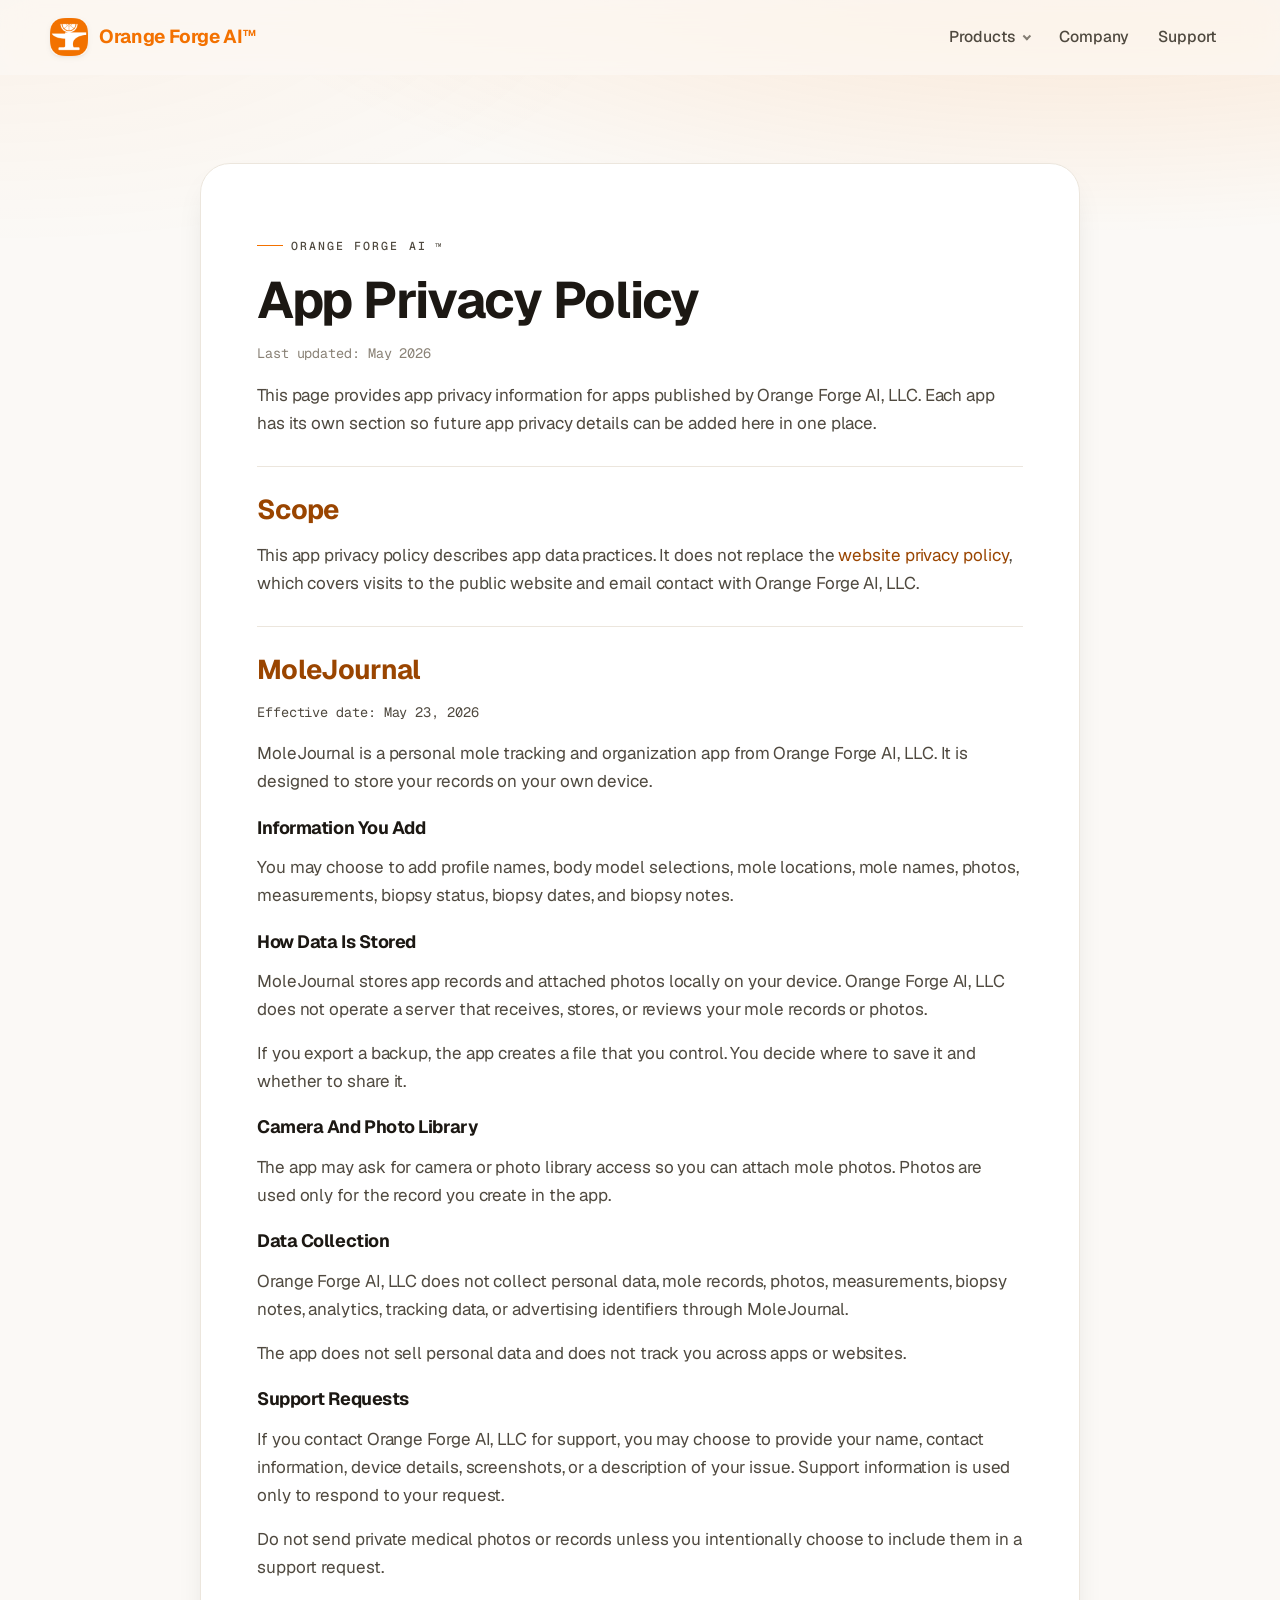
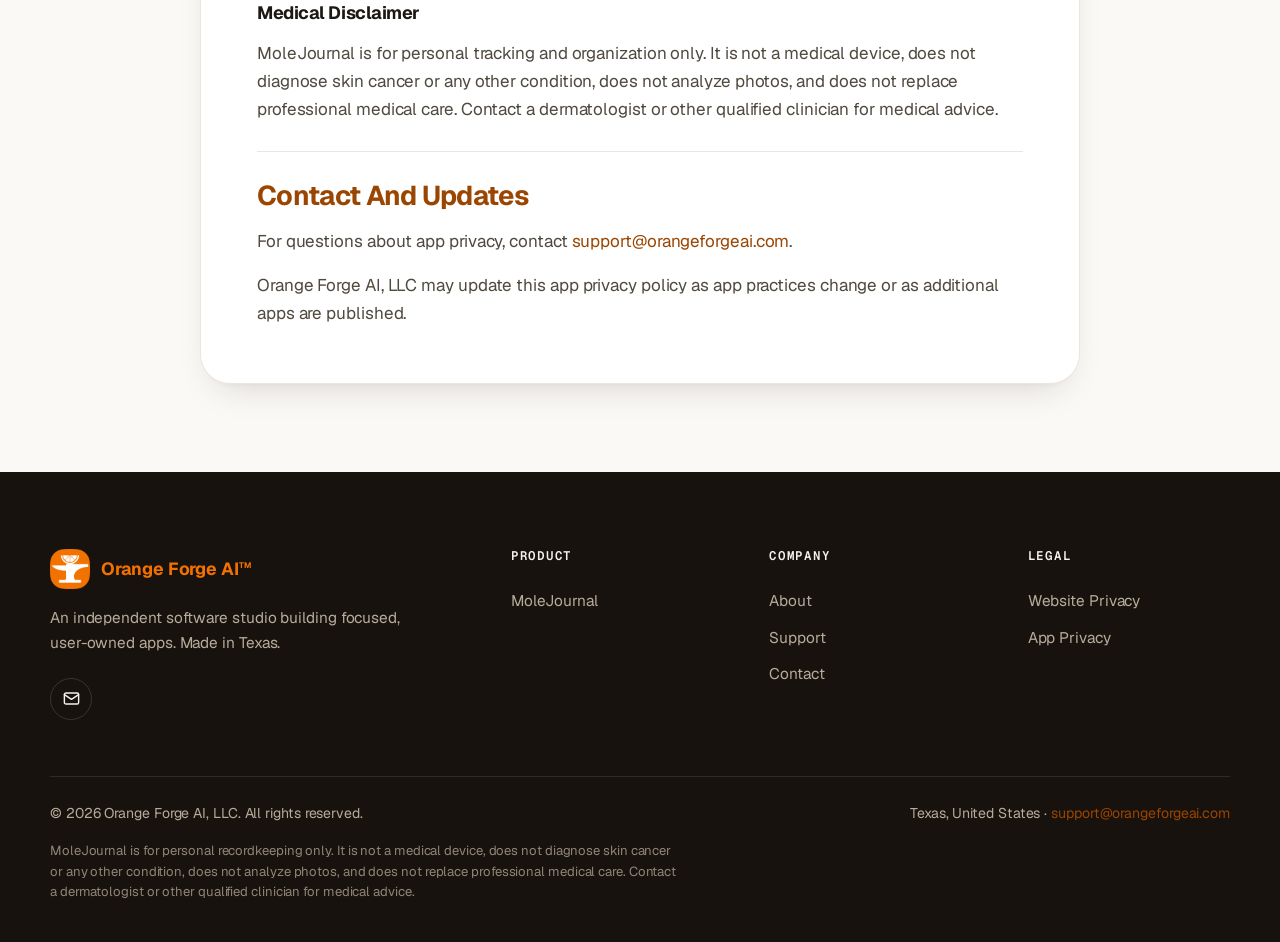
==== commit 3c6062e0: "bug fixes and tweaks" ====
--- a/app-privacy.html
+++ b/app-privacy.html
@@ -7,15 +7,15 @@
     <meta name="theme-color" content="#f37100">
     <title>App Privacy Policy | Orange Forge AI</title>
 
-    <link rel="icon" type="image/png" sizes="256x256" href="assets/brand/logo-256.png">
-    <link rel="apple-touch-icon" href="assets/brand/logo-180.png">
+    <link rel="icon" type="image/png" sizes="256x256" href="assets/brand/logo.png">
+    <link rel="apple-touch-icon" href="assets/brand/logo.png">
 
     <!-- Open Graph / social -->
     <meta property="og:type" content="website">
     <meta property="og:url" content="https://orangeforgeai.com/app-privacy.html">
     <meta property="og:title" content="App Privacy Policy | Orange Forge AI">
     <meta property="og:description" content="App privacy information for apps published by Orange Forge AI, LLC, including MoleJournal — a private journal that keeps your records on your own device.">
-    <meta property="og:image" content="https://orangeforgeai.com/assets/brand/logo-256.png">
+    <meta property="og:image" content="https://orangeforgeai.com/assets/brand/logo.png">
     <meta name="twitter:card" content="summary">
 
     <!-- Preload the self-hosted variable fonts to avoid a flash of fallback text -->
@@ -32,7 +32,7 @@
     <header class="site-header">
         <nav class="navbar" aria-label="Primary navigation">
             <a class="brand-link" href="index.html#home" aria-label="Orange Forge AI home">
-                <img class="brand-mark" src="assets/brand/logo-96.webp" alt="" width="38" height="38">
+                <img class="brand-mark" src="assets/brand/logo.png" alt="" width="38" height="38">
                 <span class="brand-text">Orange Forge AI<sup>TM</sup></span>
             </a>
 
@@ -55,9 +55,8 @@
                         </a>
                     </div>
                 </li>
-                <li class="nav-item"><a class="nav-link" href="index.html#philosophy">Studio</a></li>
+                <li class="nav-item"><a class="nav-link" href="index.html#philosophy">Company</a></li>
                 <li class="nav-item"><a class="nav-link" href="support.html">Support</a></li>
-                <li class="nav-item nav-cta"><a class="button button-primary button--sm" href="molejournal.html">Explore MoleJournal</a></li>
             </ul>
         </nav>
     </header>
@@ -146,7 +145,7 @@
             <div class="footer__grid">
                 <div class="footer__brand">
                     <a class="footer__logo" href="index.html#home" aria-label="Orange Forge AI home">
-                        <img src="assets/brand/logo-96.webp" alt="" width="40" height="40">
+                        <img src="assets/brand/logo.png" alt="" width="40" height="40">
                         <span>Orange Forge AI<sup>TM</sup></span>
                     </a>
                     <p>An independent software studio building focused, user-owned apps. Made in Texas.</p>
@@ -160,13 +159,12 @@
                 <nav class="footer__col" aria-label="Products">
                     <h3>Product</h3>
                     <a href="molejournal.html">MoleJournal</a>
-                    <a href="index.html#bodymap">Body map</a>
-                    <a href="support.html">Support</a>
                 </nav>
 
-                <nav class="footer__col" aria-label="Studio">
-                    <h3>Studio</h3>
+                <nav class="footer__col" aria-label="Company">
+                    <h3>Company</h3>
                     <a href="index.html#philosophy">About</a>
+                    <a href="support.html">Support</a>
                     <a href="mailto:support@orangeforgeai.com">Contact</a>
                 </nav>
 
--- a/style.css
+++ b/style.css
@@ -11,7 +11,7 @@
      2. Tokens           7. Hero                12. Showcase strip
      3. Base/reset       8. Stats               13. App page (MoleJournal)
      4. Utilities        9. Bento + cards       14. FAQ / policy / support
-     5. Buttons         10. Interactive bodymap 15. Footer + responsive
+     5. Buttons         10. Split + checklist   15. Footer + responsive
    ===================================================================== */
 
 /* 1. Fonts — self-hosted latin subset (no third-party requests) ------- */
@@ -131,6 +131,10 @@
 svg {
     display: block;
     max-width: 100%;
+}
+
+img {
+    height: auto;
 }
 
 a {
@@ -461,10 +465,6 @@
     position: relative;
 }
 
-.nav-cta {
-    margin-left: 0.6rem;
-}
-
 .nav-link {
     display: inline-flex;
     align-items: center;
@@ -619,6 +619,15 @@
     gap: clamp(2rem, 5vw, 4.5rem);
 }
 
+.hero__inner--simple {
+    display: block;
+    max-width: 840px;
+}
+
+.hero__inner--simple .hero__lead {
+    max-width: 52ch;
+}
+
 .hero__title {
     font-size: clamp(2.6rem, 6.2vw, 4.9rem);
     line-height: 1.02;
@@ -695,6 +704,34 @@
 .hero__copy > *:nth-child(5) { animation-delay: 0.41s; }
 .hero__media {
     animation: rise 1s var(--ease-out) 0.2s both;
+}
+
+.product-intro {
+    display: grid;
+    grid-template-columns: minmax(0, 1fr) auto;
+    align-items: center;
+    gap: clamp(1.5rem, 5vw, 4rem);
+}
+
+.product-intro .section-head {
+    max-width: 780px;
+}
+
+.product-intro__actions {
+    display: flex;
+    justify-content: flex-end;
+}
+
+.product-intro__actions .button {
+    white-space: nowrap;
+}
+
+.company-summary {
+    max-width: 840px;
+}
+
+.company-summary .checklist {
+    grid-template-columns: repeat(2, minmax(0, 1fr));
 }
 
 @keyframes rise {
@@ -801,7 +838,9 @@
 }
 
 .bento__media--contain img {
-    width: 100%;
+    width: auto;
+    max-width: 100%;
+    height: auto;
     object-fit: contain;
 }
 
@@ -897,160 +936,7 @@
     box-shadow: var(--shadow-md);
 }
 
-/* 10. Interactive body-map demo (honest product showcase, no AI) ------ */
-.bodymap__inner {
-    display: grid;
-    grid-template-columns: minmax(0, 1fr) minmax(0, 1.05fr);
-    align-items: center;
-    gap: clamp(2rem, 5vw, 4.5rem);
-}
-
-.bodymap__stage {
-    position: relative;
-    aspect-ratio: 4 / 5;
-    border: 1px solid var(--line);
-    border-radius: var(--r-xl);
-    background:
-        radial-gradient(80% 60% at 50% 18%, var(--brand-tint), transparent 70%),
-        linear-gradient(180deg, var(--surface), var(--bg-2));
-    box-shadow: var(--shadow-md);
-    overflow: hidden;
-    cursor: crosshair;
-}
-
-.bodymap__figure {
-    position: absolute;
-    inset: 8% 0 0;
-    width: 100%;
-    height: 84%;
-    margin-inline: auto;
-    color: #d9cfc1;            /* silhouette fill */
-    /* fill is inherited by every child shape (circle/rect/path); no stroke so
-       the overlapping primitives merge into one seamless silhouette */
-    fill: currentColor;
-    stroke: none;
-}
-
-.bodymap__marker {
-    position: absolute;
-    width: 18px;
-    height: 18px;
-    margin: -9px 0 0 -9px;
-    padding: 0;
-    border: 2px solid #fff;
-    border-radius: 50%;
-    background: var(--brand);
-    box-shadow: 0 2px 8px rgba(243, 113, 0, 0.5);
-    cursor: pointer;
-    transition: transform 0.2s var(--ease);
-}
-
-.bodymap__marker::after {
-    content: "";
-    position: absolute;
-    inset: -8px;
-    border-radius: 50%;
-    border: 2px solid var(--brand);
-    opacity: 0.6;
-    animation: ping 2.6s var(--ease-out) infinite;
-}
-
-.bodymap__marker:hover,
-.bodymap__marker.is-active {
-    transform: scale(1.25);
-}
-
-.bodymap__marker.is-biopsied {
-    background: #3f6fd8;
-    box-shadow: 0 2px 8px rgba(63, 111, 216, 0.5);
-}
-
-.bodymap__marker.is-biopsied::after {
-    border-color: #3f6fd8;
-}
-
-@keyframes ping {
-    0% { transform: scale(0.7); opacity: 0.7; }
-    70%, 100% { transform: scale(1.9); opacity: 0; }
-}
-
-.bodymap__tooltip {
-    position: absolute;
-    z-index: 4;
-    min-width: 168px;
-    padding: 0.7rem 0.85rem;
-    border: 1px solid var(--line);
-    border-radius: var(--r-md);
-    background: rgba(255, 255, 255, 0.92);
-    backdrop-filter: blur(8px);
-    box-shadow: var(--shadow-lg);
-    transform: translate(-50%, calc(-100% - 16px));
-    opacity: 0;
-    pointer-events: none;
-    transition: opacity 0.2s var(--ease);
-}
-
-.bodymap__tooltip.is-visible {
-    opacity: 1;
-}
-
-.bodymap__tooltip h4 {
-    font-size: 0.98rem;
-}
-
-.bodymap__tooltip .meta {
-    margin-top: 0.2rem;
-    font-family: var(--font-mono);
-    font-size: 0.74rem;
-    color: var(--muted);
-    letter-spacing: 0.02em;
-}
-
-.bodymap__hint {
-    position: absolute;
-    left: 50%;
-    bottom: 0.9rem;
-    transform: translateX(-50%);
-    display: inline-flex;
-    align-items: center;
-    gap: 0.45rem;
-    padding: 0.4rem 0.85rem;
-    border-radius: var(--r-pill);
-    background: rgba(28, 24, 19, 0.74);
-    color: #fff;
-    font-family: var(--font-mono);
-    font-size: 0.72rem;
-    letter-spacing: 0.04em;
-    white-space: nowrap;
-    transition: opacity 0.3s var(--ease);
-}
-
-.bodymap__legend {
-    display: flex;
-    gap: 1.25rem;
-    margin-top: 1.5rem;
-    font-size: 0.9rem;
-    color: var(--muted);
-}
-
-.bodymap__legend span {
-    display: inline-flex;
-    align-items: center;
-    gap: 0.45rem;
-}
-
-.bodymap__legend i {
-    width: 10px;
-    height: 10px;
-    border-radius: 50%;
-    background: var(--brand);
-}
-
-.bodymap__legend i.biopsied {
-    background: #3f6fd8;
-}
-
-/* 11. Split section + checklist --------------------------------------- */
+/* 10. Split section + checklist --------------------------------------- */
 .split {
     display: grid;
     grid-template-columns: minmax(0, 1fr) minmax(0, 1fr);
@@ -1200,7 +1086,9 @@
 }
 
 .shot img {
-    width: 100%;
+    width: auto;
+    max-width: 100%;
+    height: auto;
     max-height: 520px;
     object-fit: contain;
     filter: var(--device-shadow);
@@ -1570,8 +1458,7 @@
 /* 16. Responsive ----------------------------------------------------- */
 @media (max-width: 1000px) {
     .hero__inner,
-    .app-hero__inner,
-    .bodymap__inner {
+    .app-hero__inner {
         grid-template-columns: 1fr;
     }
 
@@ -1604,6 +1491,14 @@
 
     .card-grid {
         grid-template-columns: repeat(2, 1fr);
+    }
+
+    .product-intro {
+        grid-template-columns: 1fr;
+    }
+
+    .product-intro__actions {
+        justify-content: flex-start;
     }
 }
 
@@ -1638,15 +1533,6 @@
         justify-content: space-between;
     }
 
-    .nav-cta {
-        margin-left: 0;
-        margin-top: 0.3rem;
-    }
-
-    .nav-cta .button {
-        width: 100%;
-    }
-
     .dropdown-panel {
         position: static;
         width: 100%;
@@ -1719,7 +1605,8 @@
     :root { --section-y: clamp(3.5rem, 12vw, 5rem); }
 
     .bento,
-    .card-grid {
+    .card-grid,
+    .company-summary .checklist {
         grid-template-columns: 1fr;
     }
 
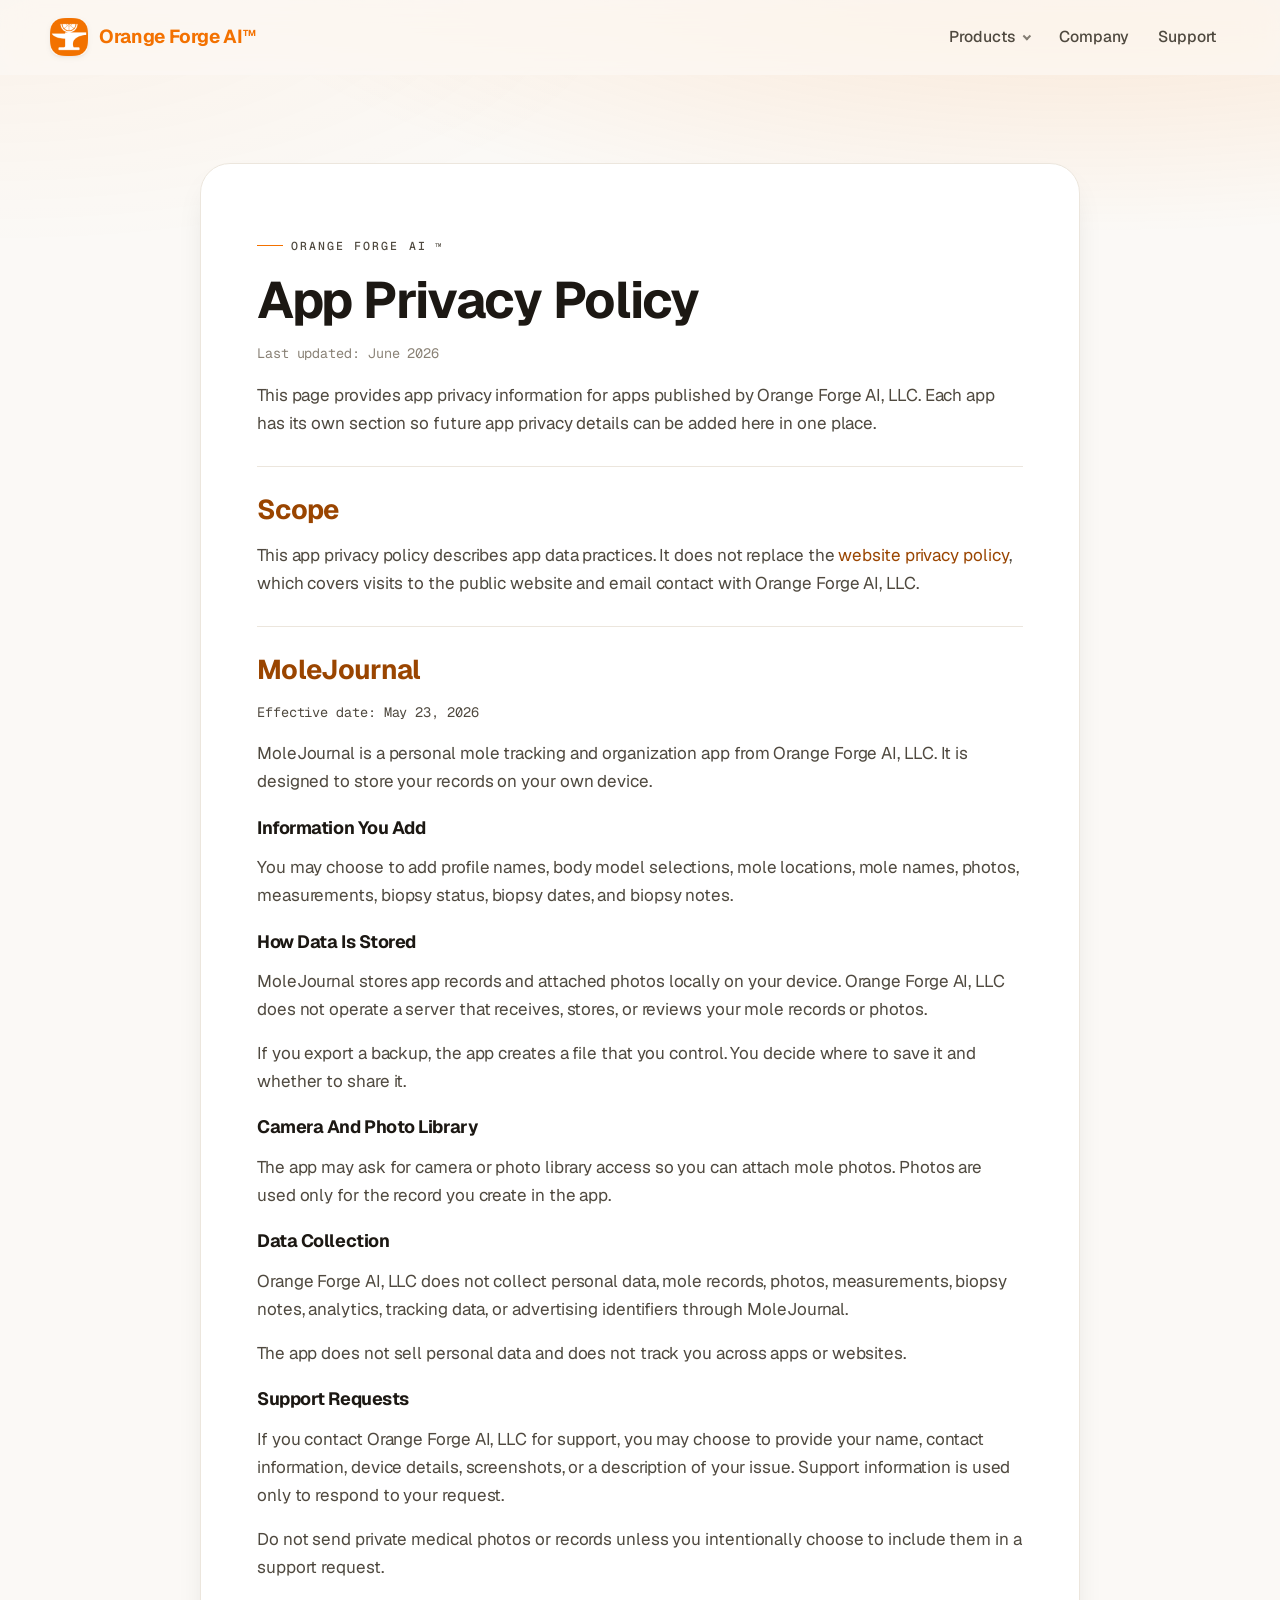
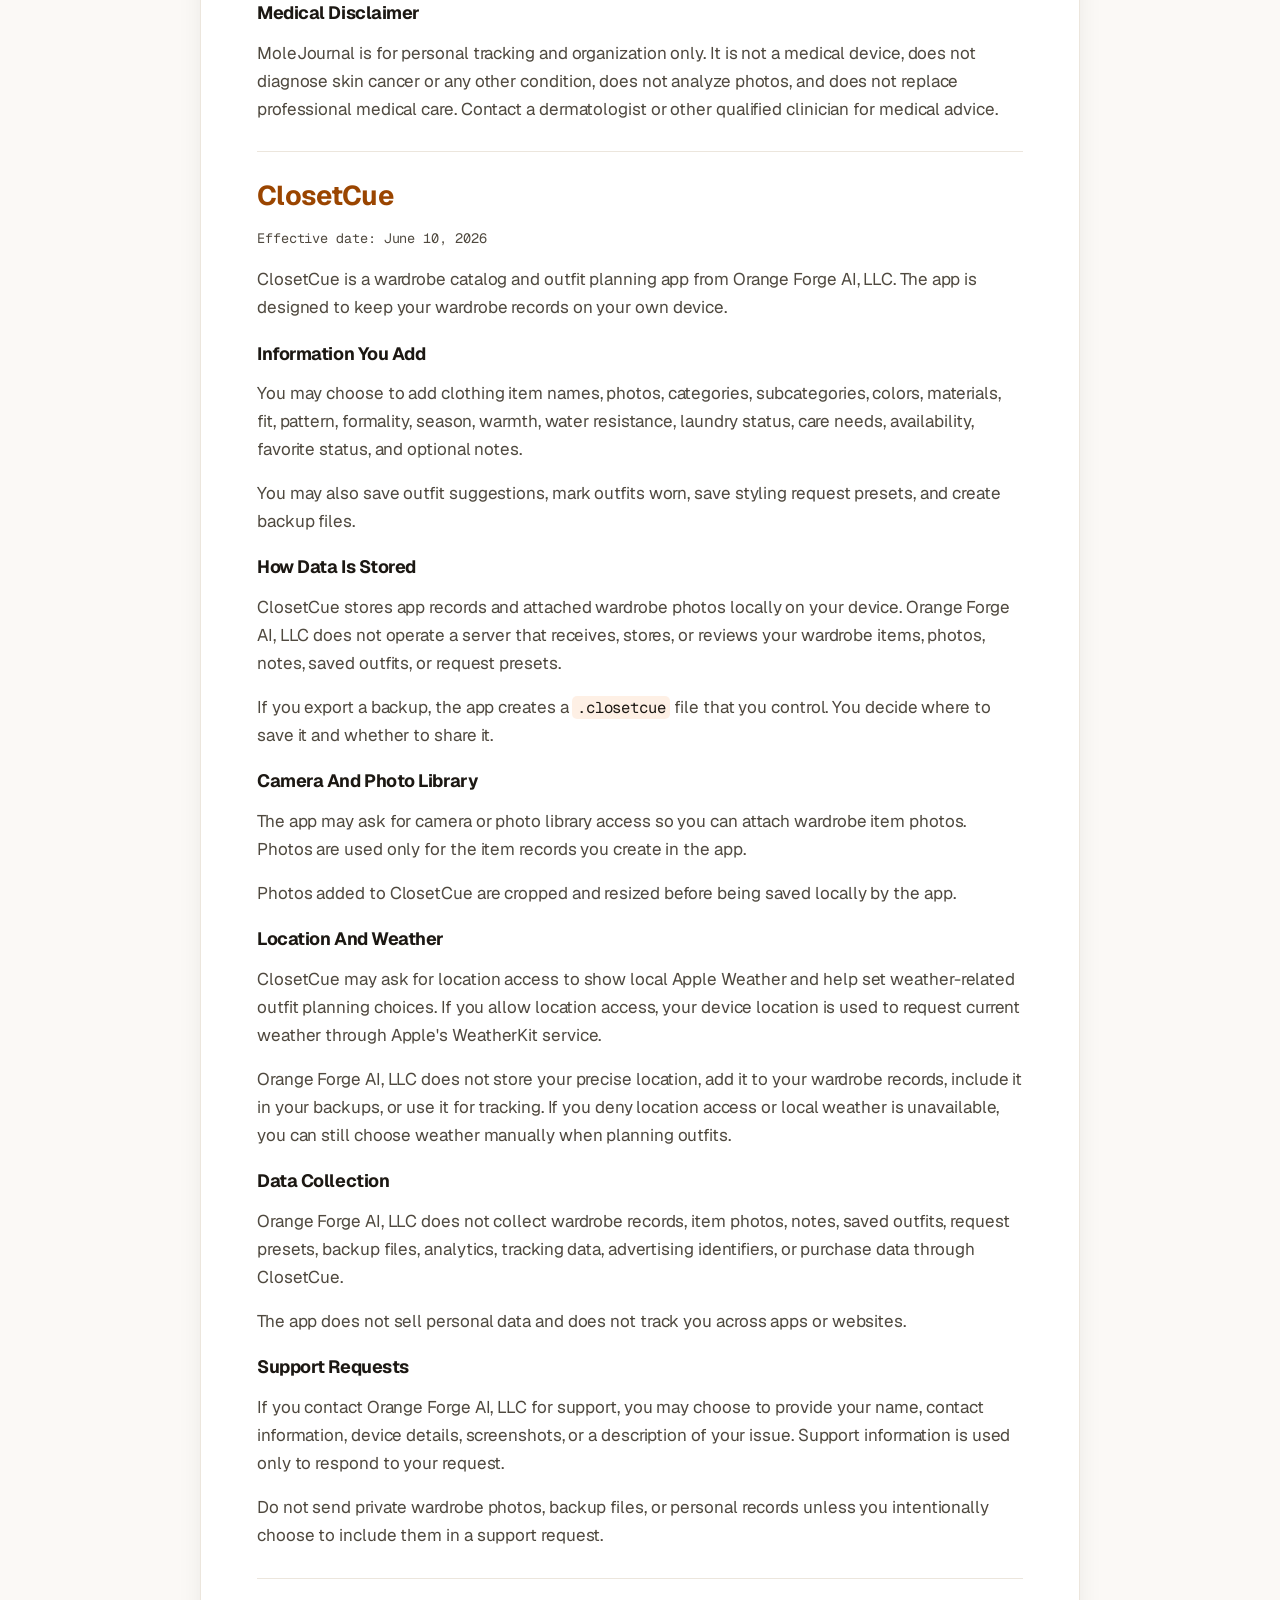
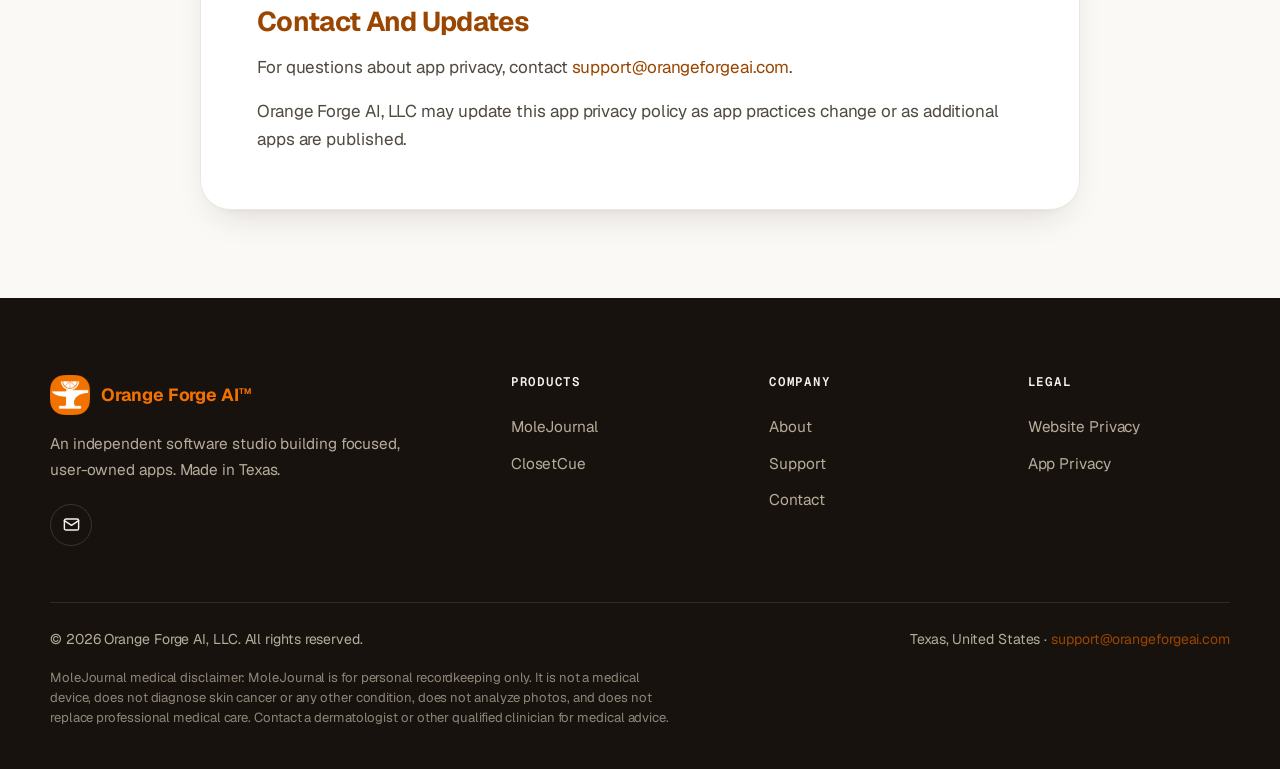
==== commit bb89c44c: "added ClosetCue to website." ====
--- a/app-privacy.html
+++ b/app-privacy.html
@@ -3,7 +3,7 @@
 <head>
     <meta charset="utf-8">
     <meta name="viewport" content="width=device-width, initial-scale=1">
-    <meta name="description" content="App Privacy Policy for apps published by Orange Forge AI, LLC. Includes MoleJournal, a private, on-device journal that keeps your records on your own device.">
+    <meta name="description" content="App Privacy Policy for apps published by Orange Forge AI, LLC. Includes MoleJournal and ClosetCue, private on-device apps that keep records on your own device.">
     <meta name="theme-color" content="#f37100">
     <title>App Privacy Policy | Orange Forge AI</title>
 
@@ -14,7 +14,7 @@
     <meta property="og:type" content="website">
     <meta property="og:url" content="https://orangeforgeai.com/app-privacy.html">
     <meta property="og:title" content="App Privacy Policy | Orange Forge AI">
-    <meta property="og:description" content="App privacy information for apps published by Orange Forge AI, LLC, including MoleJournal — a private journal that keeps your records on your own device.">
+    <meta property="og:description" content="App privacy information for apps published by Orange Forge AI, LLC, including MoleJournal and ClosetCue.">
     <meta property="og:image" content="https://orangeforgeai.com/assets/brand/logo.png">
     <meta name="twitter:card" content="summary">
 
@@ -53,6 +53,10 @@
                             <span>MoleJournal</span>
                             <small>A private journal for your skin records</small>
                         </a>
+                        <a class="dropdown-product" href="closetcue.html">
+                            <span>ClosetCue</span>
+                            <small>Outfit planning from your real closet</small>
+                        </a>
                     </div>
                 </li>
                 <li class="nav-item"><a class="nav-link" href="index.html#philosophy">Company</a></li>
@@ -66,7 +70,7 @@
             <header class="policy-header">
                 <p class="eyebrow">Orange Forge AI<sup>TM</sup></p>
                 <h1>App Privacy Policy</h1>
-                <p class="last-updated">Last updated: May 2026</p>
+                <p class="last-updated">Last updated: June 2026</p>
                 <p>
                     This page provides app privacy information for apps published by Orange Forge AI, LLC. Each app has its own section so future app privacy details can be added here in one place.
                 </p>
@@ -123,6 +127,62 @@
                 <h3>Medical Disclaimer</h3>
                 <p>
                     MoleJournal is for personal tracking and organization only. It is not a medical device, does not diagnose skin cancer or any other condition, does not analyze photos, and does not replace professional medical care. Contact a dermatologist or other qualified clinician for medical advice.
+                </p>
+            </section>
+
+            <section class="policy-section" id="closetcue" aria-labelledby="closetcue-title">
+                <h2 id="closetcue-title">ClosetCue</h2>
+                <p class="last-updated">Effective date: June 10, 2026</p>
+                <p>
+                    ClosetCue is a wardrobe catalog and outfit planning app from Orange Forge AI, LLC. The app is designed to keep your wardrobe records on your own device.
+                </p>
+
+                <h3>Information You Add</h3>
+                <p>
+                    You may choose to add clothing item names, photos, categories, subcategories, colors, materials, fit, pattern, formality, season, warmth, water resistance, laundry status, care needs, availability, favorite status, and optional notes.
+                </p>
+                <p>
+                    You may also save outfit suggestions, mark outfits worn, save styling request presets, and create backup files.
+                </p>
+
+                <h3>How Data Is Stored</h3>
+                <p>
+                    ClosetCue stores app records and attached wardrobe photos locally on your device. Orange Forge AI, LLC does not operate a server that receives, stores, or reviews your wardrobe items, photos, notes, saved outfits, or request presets.
+                </p>
+                <p>
+                    If you export a backup, the app creates a <code>.closetcue</code> file that you control. You decide where to save it and whether to share it.
+                </p>
+
+                <h3>Camera And Photo Library</h3>
+                <p>
+                    The app may ask for camera or photo library access so you can attach wardrobe item photos. Photos are used only for the item records you create in the app.
+                </p>
+                <p>
+                    Photos added to ClosetCue are cropped and resized before being saved locally by the app.
+                </p>
+
+                <h3>Location And Weather</h3>
+                <p>
+                    ClosetCue may ask for location access to show local Apple Weather and help set weather-related outfit planning choices. If you allow location access, your device location is used to request current weather through Apple's WeatherKit service.
+                </p>
+                <p>
+                    Orange Forge AI, LLC does not store your precise location, add it to your wardrobe records, include it in your backups, or use it for tracking. If you deny location access or local weather is unavailable, you can still choose weather manually when planning outfits.
+                </p>
+
+                <h3>Data Collection</h3>
+                <p>
+                    Orange Forge AI, LLC does not collect wardrobe records, item photos, notes, saved outfits, request presets, backup files, analytics, tracking data, advertising identifiers, or purchase data through ClosetCue.
+                </p>
+                <p>
+                    The app does not sell personal data and does not track you across apps or websites.
+                </p>
+
+                <h3>Support Requests</h3>
+                <p>
+                    If you contact Orange Forge AI, LLC for support, you may choose to provide your name, contact information, device details, screenshots, or a description of your issue. Support information is used only to respond to your request.
+                </p>
+                <p>
+                    Do not send private wardrobe photos, backup files, or personal records unless you intentionally choose to include them in a support request.
                 </p>
             </section>
 
@@ -157,8 +217,9 @@
                 </div>
 
                 <nav class="footer__col" aria-label="Products">
-                    <h3>Product</h3>
+                    <h3>Products</h3>
                     <a href="molejournal.html">MoleJournal</a>
+                    <a href="closetcue.html">ClosetCue</a>
                 </nav>
 
                 <nav class="footer__col" aria-label="Company">
@@ -180,7 +241,7 @@
                 <p>Texas, United States · <a href="mailto:support@orangeforgeai.com">support@orangeforgeai.com</a></p>
             </div>
             <p class="footer__disclaimer">
-                MoleJournal is for personal recordkeeping only. It is not a medical device, does not diagnose skin cancer or any other condition, does not analyze photos, and does not replace professional medical care. Contact a dermatologist or other qualified clinician for medical advice.
+                MoleJournal medical disclaimer: MoleJournal is for personal recordkeeping only. It is not a medical device, does not diagnose skin cancer or any other condition, does not analyze photos, and does not replace professional medical care. Contact a dermatologist or other qualified clinician for medical advice.
             </p>
         </div>
     </footer>
--- a/style.css
+++ b/style.css
@@ -6,7 +6,7 @@
    layouts with bento grids and glass. One dark anchor (the footer).
 
    Authored as plain CSS (no build step) so the site stays statically
-   hostable on GitHub Pages. Organised top-down:
+   hostable on GitHub Pages. Organized top-down:
      1. Fonts            6. Header / nav        11. Split + checklist
      2. Tokens           7. Hero                12. Showcase strip
      3. Base/reset       8. Stats               13. App page (MoleJournal)
@@ -145,6 +145,15 @@
 
 a:hover {
     text-decoration: underline;
+}
+
+code {
+    padding: 0.08em 0.28em;
+    border-radius: 5px;
+    background: rgba(243, 113, 0, 0.10);
+    color: var(--ink);
+    font-family: var(--font-mono);
+    font-size: 0.92em;
 }
 
 h1, h2, h3, h4 {
@@ -610,6 +619,19 @@
     pointer-events: none;
 }
 
+.hero__watermark {
+    position: absolute;
+    z-index: 0;
+    top: 0;
+    right: 0;
+    height: 100%;
+    width: auto;
+    max-width: none;
+    opacity: 0.07;
+    pointer-events: none;
+    user-select: none;
+}
+
 .hero__inner {
     position: relative;
     z-index: 1;
@@ -622,6 +644,8 @@
 .hero__inner--simple {
     display: block;
     max-width: 840px;
+    margin-left: max(var(--pad), calc((100vw - var(--container)) / 2 + clamp(2rem, 5vw, 4rem)));
+    margin-right: auto;
 }
 
 .hero__inner--simple .hero__lead {
@@ -657,12 +681,41 @@
     gap: 0.5rem;
 }
 
-.hero__note .dot {
-    width: 8px;
-    height: 8px;
+.hero__company-summary {
+    max-width: 720px;
+    margin-top: 1.8rem;
+    padding-top: 1.4rem;
+    border-top: 1px solid rgba(154, 69, 0, 0.18);
+}
+
+.hero__company-summary p {
+    color: var(--ink-2);
+}
+
+.hero__principles {
+    display: flex;
+    flex-wrap: wrap;
+    gap: 0.65rem 1rem;
+    margin: 1rem 0 0;
+    padding: 0;
+    list-style: none;
+}
+
+.hero__principles li {
+    display: inline-flex;
+    align-items: center;
+    gap: 0.7rem;
+    color: var(--muted);
+    font-size: 0.98rem;
+}
+
+.hero__principles li::before {
+    content: "";
+    flex: 0 0 auto;
+    width: 0.4rem;
+    height: 0.4rem;
     border-radius: 50%;
-    background: #4f9d6b;
-    box-shadow: 0 0 0 4px rgba(79, 157, 107, 0.18);
+    background: var(--brand);
 }
 
 /* device cluster — a large mac + an overlapping phone, both transparent */
@@ -706,32 +759,87 @@
     animation: rise 1s var(--ease-out) 0.2s both;
 }
 
-.product-intro {
+.product-showcase {
     display: grid;
-    grid-template-columns: minmax(0, 1fr) auto;
+    grid-template-columns: 1fr;
+    gap: clamp(1.2rem, 2.8vw, 2.1rem);
+}
+
+.product-showcase__copy {
+    max-width: none;
+}
+
+.product-showcase__copy h2 {
+    font-size: clamp(2.1rem, 4.6vw, 3.4rem);
+}
+
+.product-showcase__copy p {
+    margin-top: 1rem;
+    color: var(--muted);
+    font-size: clamp(1.02rem, 1.5vw, 1.15rem);
+}
+
+.product-showcase__copy .eyebrow {
+    margin-top: 0;
+}
+
+.product-showcase__details {
+    display: grid;
+    grid-template-columns: 1fr;
+    align-items: start;
+    gap: 1.8rem;
+}
+
+.product-showcase__list {
+    display: grid;
+    grid-template-columns: repeat(2, minmax(0, 1fr));
+    gap: 0.65rem 1.3rem;
+    margin: 0;
+    padding: 0;
+    list-style: none;
+}
+
+.product-showcase__list li {
+    position: relative;
+    padding-left: 1.45rem;
+    color: var(--ink-2);
+    font-size: 1rem;
+    line-height: 1.5;
+}
+
+.product-showcase__list li::before {
+    content: "";
+    position: absolute;
+    left: 0;
+    top: 0.5rem;
+    width: 0.48rem;
+    height: 0.48rem;
+    border-radius: 50%;
+    background: var(--brand);
+    box-shadow: 0 0 0 4px rgba(243, 113, 0, 0.12);
+}
+
+.product-showcase__actions {
+    display: flex;
+    flex-wrap: wrap;
+    gap: 0.85rem;
+    justify-content: flex-start;
+}
+
+.product-showcase__actions .button {
+    white-space: nowrap;
+}
+
+.product-device-stack {
+    display: flex;
+    justify-content: center;
     align-items: center;
-    gap: clamp(1.5rem, 5vw, 4rem);
-}
-
-.product-intro .section-head {
-    max-width: 780px;
-}
-
-.product-intro__actions {
-    display: flex;
-    justify-content: flex-end;
-}
-
-.product-intro__actions .button {
-    white-space: nowrap;
-}
-
-.company-summary {
-    max-width: 840px;
-}
-
-.company-summary .checklist {
-    grid-template-columns: repeat(2, minmax(0, 1fr));
+    width: 100%;
+}
+
+.product-device-stack__image {
+    width: min(94.5%, 869px);
+    filter: var(--device-shadow);
 }
 
 @keyframes rise {
@@ -951,6 +1059,32 @@
 .split__media img {
     width: 100%;
     filter: var(--device-shadow);
+}
+
+.split__media--landscape-height picture {
+    display: flex;
+    justify-content: center;
+    align-items: center;
+    aspect-ratio: 4260 / 2840;
+}
+
+.split__media--landscape-height img {
+    width: auto;
+    max-width: 100%;
+    height: 100%;
+    object-fit: contain;
+}
+
+.split__media--ipad-edit picture {
+    aspect-ratio: 4260 / 3408;
+}
+
+.split__media--phone-half img {
+    display: block;
+    width: 50%;
+    max-width: 270px;
+    height: auto;
+    margin-inline: auto;
 }
 
 .checklist {
@@ -1019,77 +1153,121 @@
     padding-bottom: clamp(3.5rem, 7vw, 5.5rem);
 }
 
+.app-hero--compact-after {
+    padding-bottom: clamp(1.5rem, 3vw, 2.5rem);
+}
+
 .app-hero__inner {
     display: grid;
-    grid-template-columns: minmax(0, 1fr) minmax(0, 1.05fr);
-    align-items: center;
-    gap: clamp(2rem, 5vw, 4rem);
+    grid-template-columns: minmax(0, 1fr);
+    align-items: start;
+    gap: 0;
 }
 
 .app-lockup {
     display: flex;
     align-items: center;
-    gap: 1rem;
-    margin-bottom: 1.4rem;
+    gap: clamp(1rem, 2.4vw, 1.6rem);
+    margin-bottom: 1.5rem;
+}
+
+.app-lockup picture {
+    flex: 0 0 auto;
+    line-height: 0;
 }
 
 .app-lockup img {
-    width: 68px;
-    height: 68px;
-    border-radius: 16px;
+    width: clamp(86px, 10.3vw, 124px);
+    height: clamp(86px, 10.3vw, 124px);
+    border-radius: clamp(21px, 2.45vw, 30px);
     box-shadow: var(--shadow-md);
 }
 
+.app-lockup__copy {
+    min-width: 0;
+}
+
 .app-lockup .eyebrow {
-    margin: 0;
+    margin: 0 0 0.55rem;
 }
 
 .app-hero__title {
-    font-size: clamp(2.6rem, 5.5vw, 4.2rem);
-    letter-spacing: -0.035em;
+    font-size: clamp(2.55rem, 5vw, 4.15rem);
+    line-height: 0.94;
+    letter-spacing: 0;
 }
 
 .app-hero__media {
-    position: relative;
     display: flex;
     justify-content: center;
     align-items: center;
-    min-height: 380px;
-}
-
-.app-hero__media .device-main {
+    margin-block: clamp(1.8rem, 4vw, 3rem);
+}
+
+.app-hero__media picture {
+    display: block;
+    width: min(85%, 1003px);
+}
+
+.app-hero__media .device-stack {
     width: 100%;
+    height: auto;
     filter: var(--device-shadow);
 }
 
-.app-hero__media .device-phone {
-    position: absolute;
-    right: 0;
-    bottom: -6%;
-    width: 30%;
-    min-width: 120px;
-    filter: var(--device-shadow);
+.section--after-app-hero {
+    padding-top: clamp(1.5rem, 3vw, 2.5rem);
 }
 
 /* screenshot band */
 .shot-grid {
-    display: grid;
-    grid-template-columns: repeat(3, 1fr);
-    align-items: end;
+    display: flex;
+    align-items: start;
+    justify-content: center;
     gap: clamp(1.2rem, 3vw, 2.5rem);
     margin-top: clamp(2.5rem, 5vw, 3.5rem);
 }
 
 .shot {
+    --shot-media-height: clamp(263px, 31.73vw, 402px);
+    --shot-max-height: 520px;
+    --shot-width: auto;
+    display: grid;
+    grid-template-rows: var(--shot-media-height) auto;
+    flex: 0 0 var(--shot-width);
+    max-width: 100%;
     margin: 0;
     text-align: center;
+}
+
+.shot--phone {
+    --shot-max-height: clamp(170px, 20.5vw, 260px);
+    --shot-width: clamp(170px, 17vw, 240px);
+}
+
+.shot--ipad {
+    --shot-max-height: clamp(263px, 31.73vw, 402px);
+    --shot-width: clamp(202px, 24.33vw, 309px);
+}
+
+.shot--mac {
+    --shot-max-height: clamp(239px, 28.78vw, 365px);
+    --shot-width: clamp(358px, 43.17vw, 548px);
+}
+
+.shot picture {
+    display: flex;
+    align-items: flex-end;
+    justify-content: center;
+    height: var(--shot-media-height);
 }
 
 .shot img {
     width: auto;
     max-width: 100%;
     height: auto;
-    max-height: 520px;
+    margin-inline: auto;
+    max-height: var(--shot-max-height);
     object-fit: contain;
     filter: var(--device-shadow);
 }
@@ -1464,8 +1642,7 @@
 
     .hero__lead { max-width: 46ch; }
 
-    .hero__media,
-    .app-hero__media {
+    .hero__media {
         order: 2;
         max-width: 620px;
         margin-inline: auto;
@@ -1493,12 +1670,8 @@
         grid-template-columns: repeat(2, 1fr);
     }
 
-    .product-intro {
+    .product-showcase__list {
         grid-template-columns: 1fr;
-    }
-
-    .product-intro__actions {
-        justify-content: flex-start;
     }
 }
 
@@ -1573,12 +1746,17 @@
     }
 
     .shot-grid {
+        display: grid;
         grid-template-columns: 1fr;
         gap: 2.5rem;
         max-width: 420px;
         margin-inline: auto;
     }
 
+    .shot {
+        --shot-media-height: var(--shot-max-height);
+    }
+
     .shot--raise img { transform: none; }
 
     .showcase__devices {
@@ -1599,14 +1777,37 @@
         grid-column: 1 / -1;
         max-width: none;
     }
+
 }
 
 @media (max-width: 560px) {
     :root { --section-y: clamp(3.5rem, 12vw, 5rem); }
 
+    .app-lockup {
+        gap: 0.8rem;
+    }
+
+    .app-lockup img {
+        width: clamp(68px, 20vw, 86px);
+        height: clamp(68px, 20vw, 86px);
+        border-radius: 17px;
+    }
+
+    .app-lockup .eyebrow {
+        font-size: clamp(0.5rem, 1.6vw, 0.62rem);
+        margin-bottom: 0.35rem;
+    }
+
+    .app-lockup .eyebrow::before {
+        width: 1rem;
+    }
+
+    .app-hero__title {
+        font-size: clamp(1.9rem, 9.4vw, 2.55rem);
+    }
+
     .bento,
-    .card-grid,
-    .company-summary .checklist {
+    .card-grid {
         grid-template-columns: 1fr;
     }
 
@@ -1619,6 +1820,18 @@
     .stats { grid-template-columns: 1fr 1fr; }
 
     .hero__device-phone { width: 30%; }
+
+    .hero__watermark {
+        opacity: 0.055;
+    }
+
+    .hero__principles {
+        display: grid;
+    }
+
+    .product-showcase__actions .button {
+        width: 100%;
+    }
 
     .button-row .button {
         width: 100%;
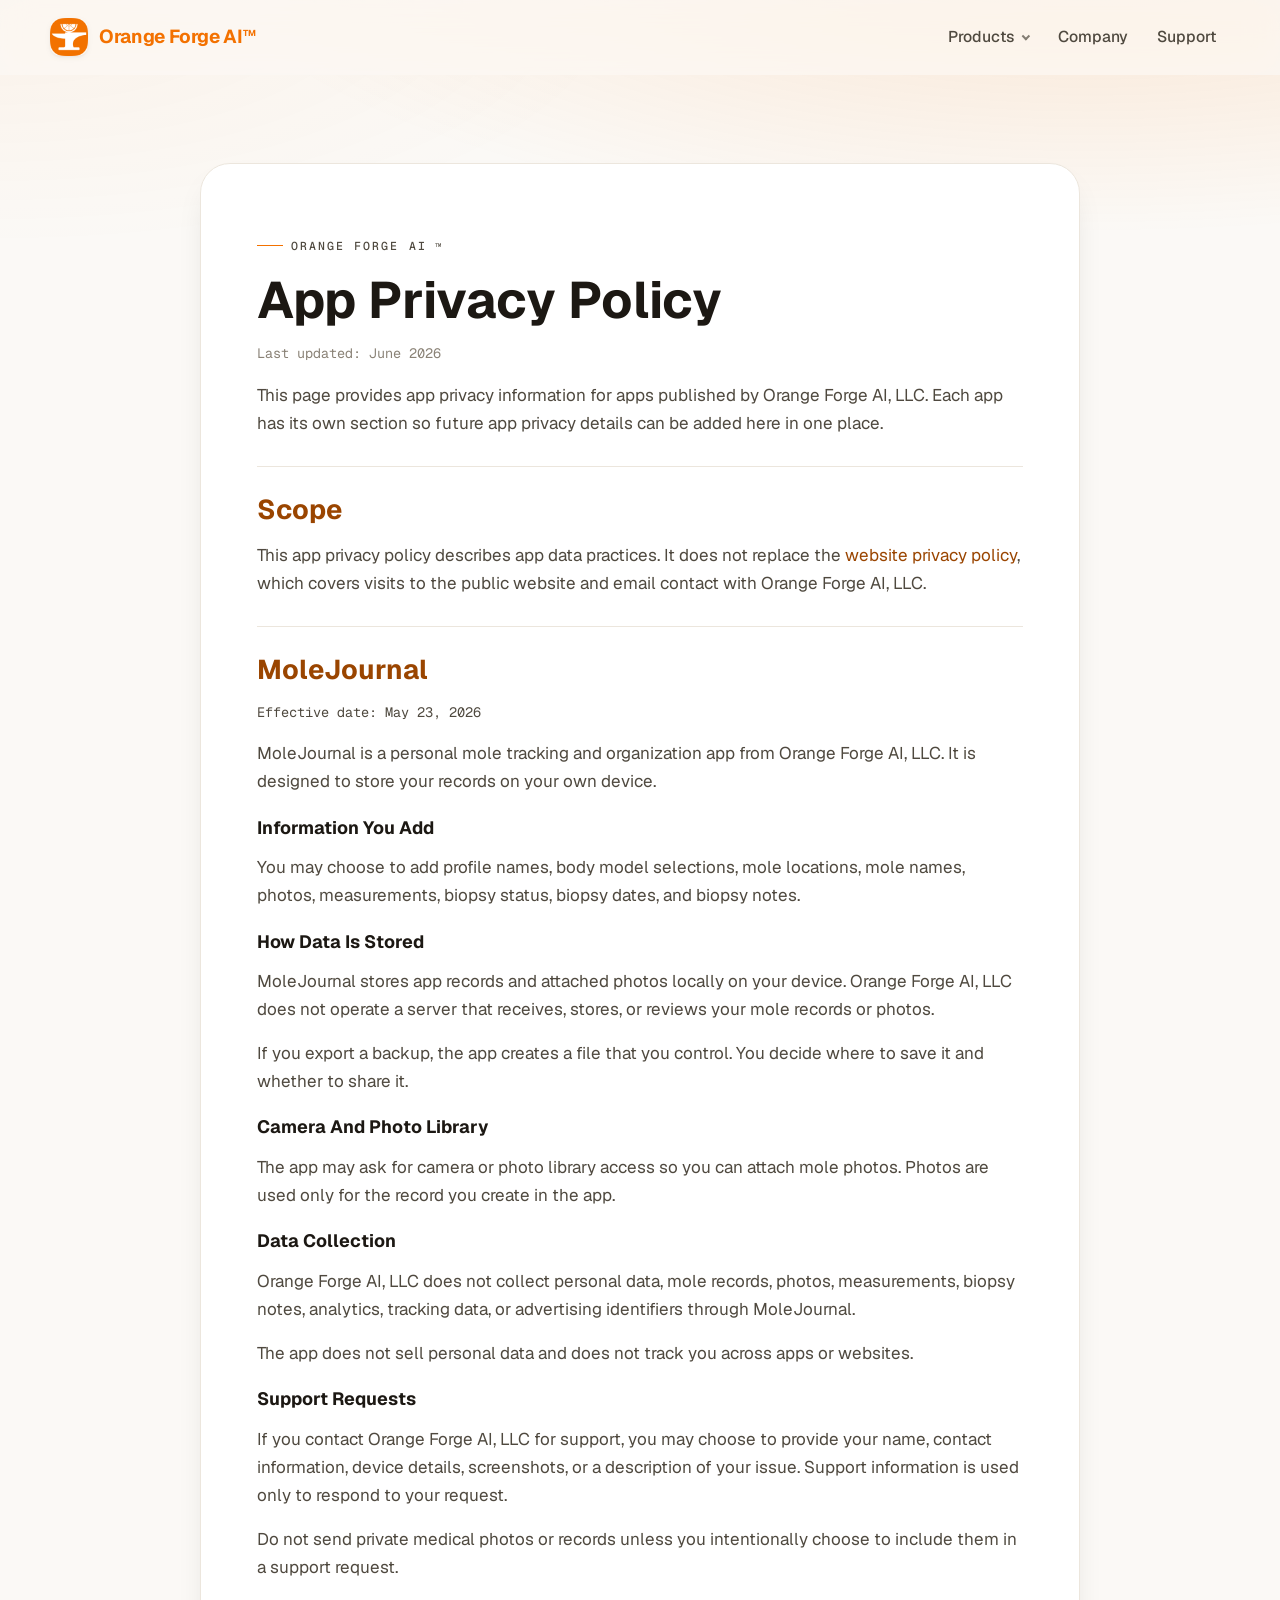
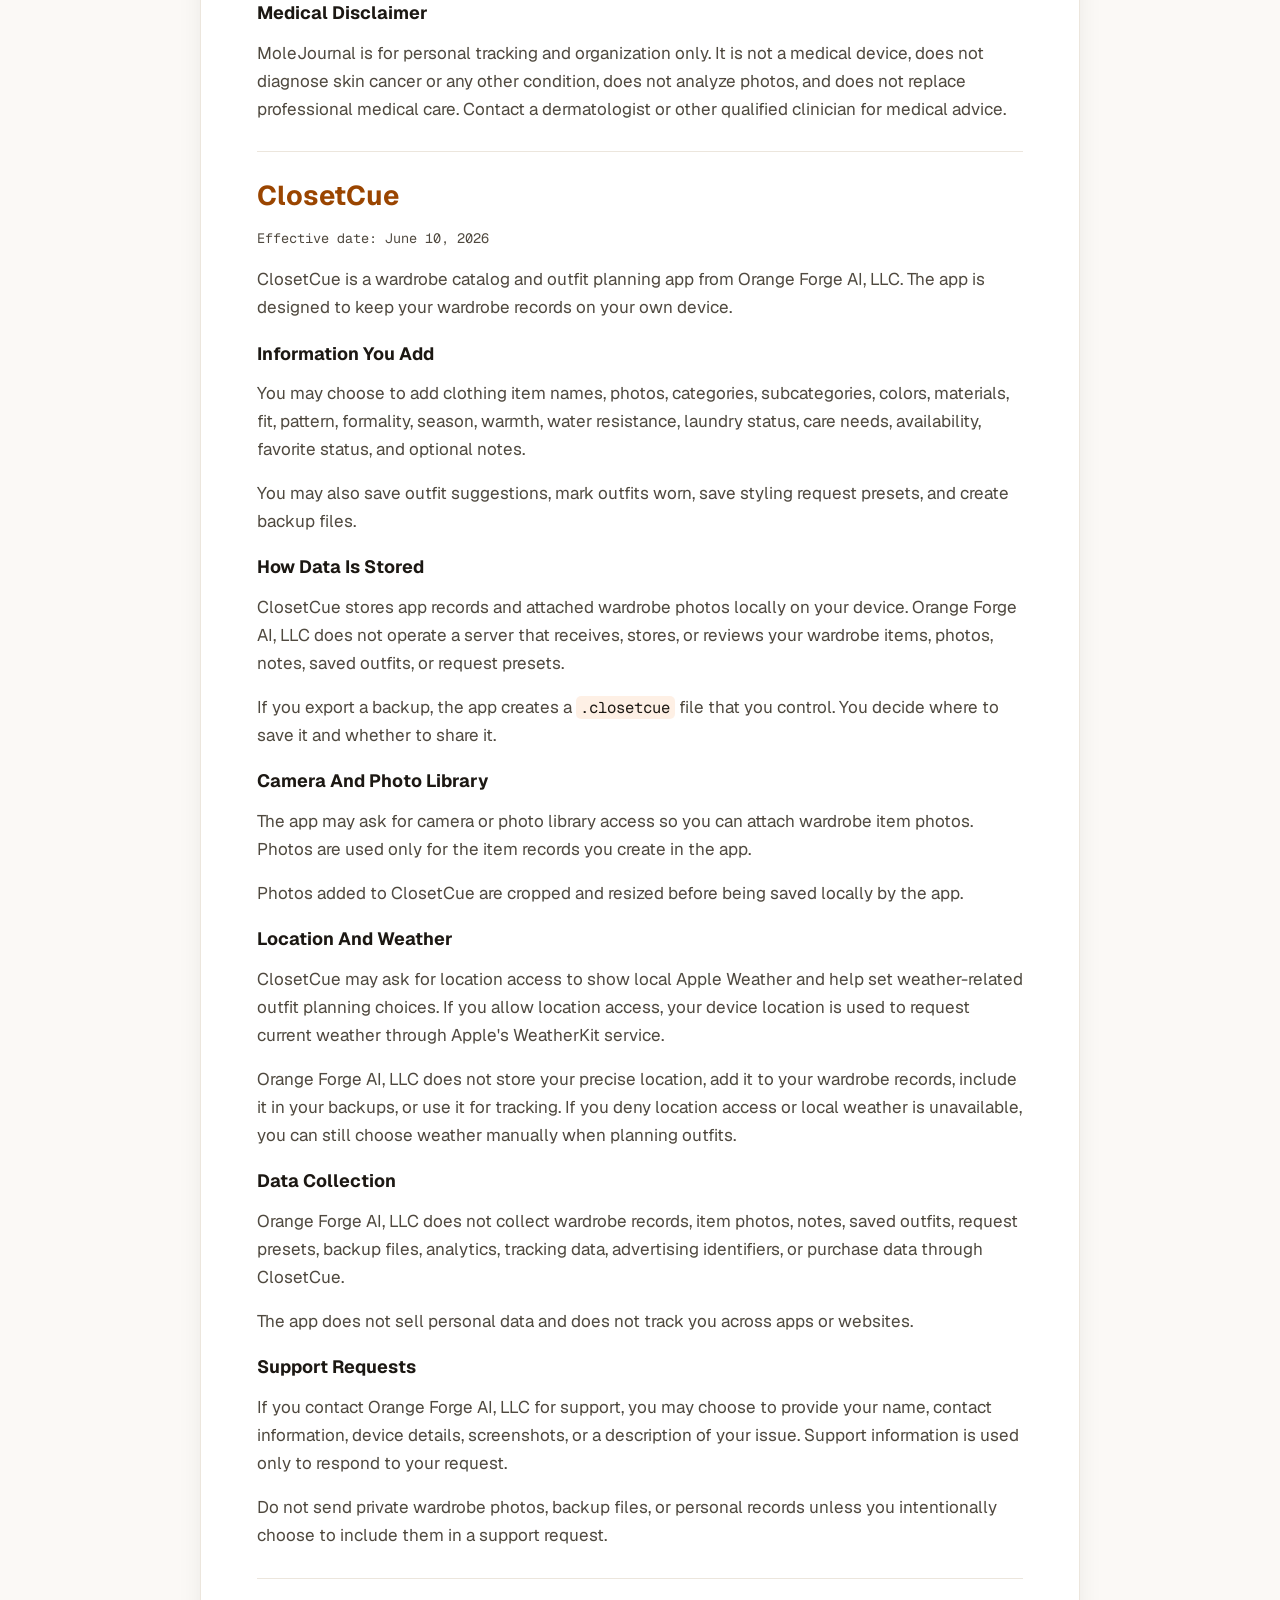
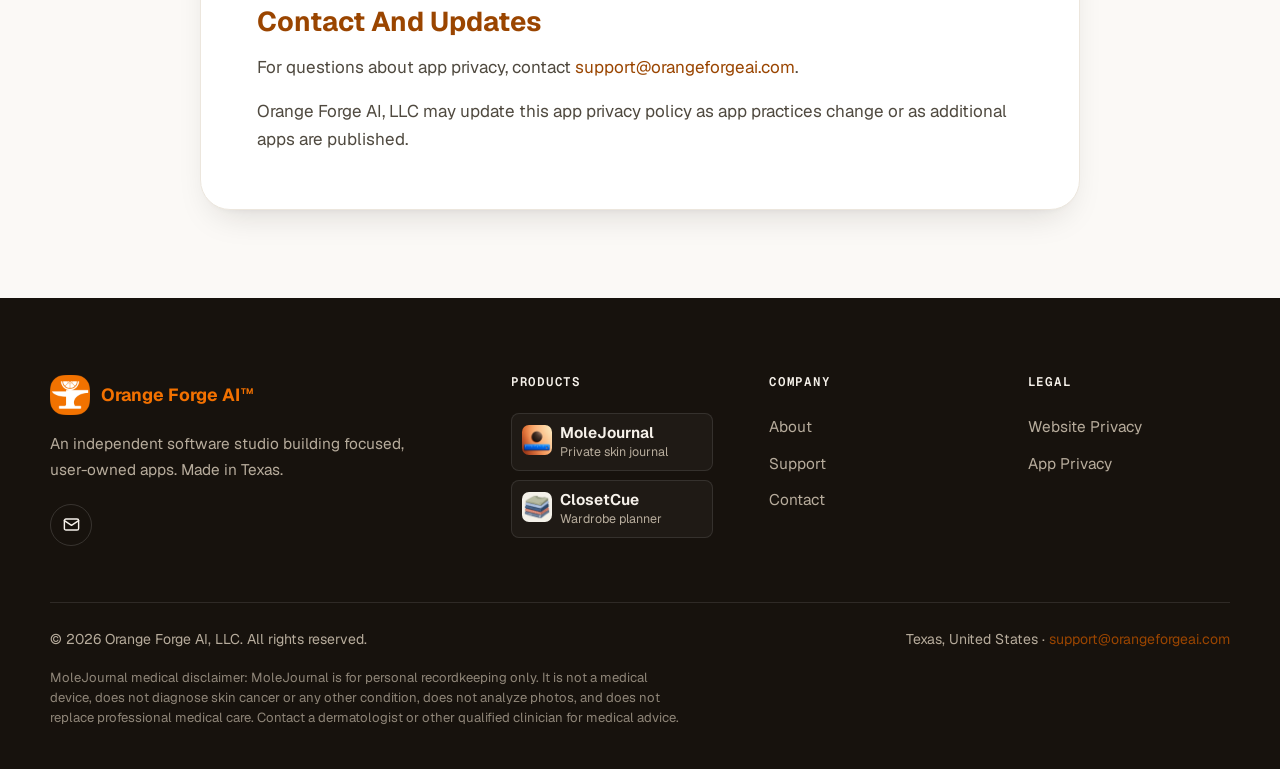
==== commit ea16cd6e: "overhauled the app page look" ====
--- a/app-privacy.html
+++ b/app-privacy.html
@@ -216,10 +216,16 @@
                     </div>
                 </div>
 
-                <nav class="footer__col" aria-label="Products">
+                <nav class="footer__col footer__products" aria-label="Products">
                     <h3>Products</h3>
-                    <a href="molejournal.html">MoleJournal</a>
-                    <a href="closetcue.html">ClosetCue</a>
+                    <a class="footer-product footer-product--molejournal" href="molejournal.html">
+                        <span>MoleJournal</span>
+                        <small>Private skin journal</small>
+                    </a>
+                    <a class="footer-product footer-product--closetcue" href="closetcue.html">
+                        <span>ClosetCue</span>
+                        <small>Wardrobe planner</small>
+                    </a>
                 </nav>
 
                 <nav class="footer__col" aria-label="Company">
@@ -238,7 +244,7 @@
 
             <div class="footer__bottom">
                 <p>&copy; 2026 Orange Forge AI, LLC. All rights reserved.</p>
-                <p>Texas, United States · <a href="mailto:support@orangeforgeai.com">support@orangeforgeai.com</a></p>
+                <p>Texas, United States &middot; <a href="mailto:support@orangeforgeai.com">support@orangeforgeai.com</a></p>
             </div>
             <p class="footer__disclaimer">
                 MoleJournal medical disclaimer: MoleJournal is for personal recordkeeping only. It is not a medical device, does not diagnose skin cancer or any other condition, does not analyze photos, and does not replace professional medical care. Contact a dermatologist or other qualified clinician for medical advice.
--- a/style.css
+++ b/style.css
@@ -1613,6 +1613,55 @@
     color: var(--on-dark);
 }
 
+.footer__products {
+    gap: 0.55rem;
+}
+
+.footer-product {
+    position: relative;
+    display: grid;
+    gap: 0.1rem;
+    min-height: 58px;
+    padding: 0.62rem 0.68rem 0.62rem 3rem;
+    border: 1px solid rgba(255, 255, 255, 0.1);
+    border-radius: 8px;
+    background: rgba(255, 255, 255, 0.035);
+}
+
+.footer-product::before {
+    content: "";
+    position: absolute;
+    left: 0.62rem;
+    top: 0.7rem;
+    width: 30px;
+    height: 30px;
+    border-radius: 7px;
+    background-color: rgba(255, 255, 255, 0.08);
+    background-position: center;
+    background-repeat: no-repeat;
+    background-size: cover;
+}
+
+.footer-product--molejournal::before {
+    background-image: url("assets/icons/MoleJournal%20icon.webp");
+}
+
+.footer-product--closetcue::before {
+    background-image: url("assets/icons/closetcue-icon.webp");
+}
+
+.footer-product span {
+    color: var(--on-dark);
+    font-weight: 650;
+    line-height: 1.2;
+}
+
+.footer-product small {
+    color: var(--on-dark-muted);
+    font-size: 0.78rem;
+    line-height: 1.25;
+}
+
 .footer__bottom {
     display: flex;
     flex-wrap: wrap;
@@ -1864,3 +1913,1258 @@
         transform: none !important;
     }
 }
+
+/* 18. Product overhaul --------------------------------------------------
+   Scoped additions for the client-facing product redesign. The original
+   shared static-site system remains for legal/support pages. */
+@font-face {
+    font-family: "Bodoni Moda OFAI";
+    font-style: normal;
+    font-weight: 400;
+    font-display: swap;
+    src: url("assets/fonts/BodoniModa-Regular.ttf") format("truetype");
+}
+@font-face {
+    font-family: "Bodoni Moda OFAI";
+    font-style: normal;
+    font-weight: 600;
+    font-display: swap;
+    src: url("assets/fonts/BodoniModa-SemiBold.ttf") format("truetype");
+}
+@font-face {
+    font-family: "Bodoni Moda OFAI";
+    font-style: italic;
+    font-weight: 600;
+    font-display: swap;
+    src: url("assets/fonts/BodoniModa-SemiBoldItalic.ttf") format("truetype");
+}
+@font-face {
+    font-family: "IBM Plex Mono OFAI";
+    font-style: normal;
+    font-weight: 400;
+    font-display: swap;
+    src: url("assets/fonts/IBMPlexMono-Regular.ttf") format("truetype");
+}
+@font-face {
+    font-family: "IBM Plex Mono OFAI";
+    font-style: normal;
+    font-weight: 500;
+    font-display: swap;
+    src: url("assets/fonts/IBMPlexMono-Medium.ttf") format("truetype");
+}
+@font-face {
+    font-family: "Archivo OFAI";
+    font-style: normal;
+    font-weight: 500;
+    font-display: swap;
+    src: url("assets/fonts/Archivo-Medium.ttf") format("truetype");
+}
+@font-face {
+    font-family: "Archivo Expanded OFAI";
+    font-style: normal;
+    font-weight: 600;
+    font-display: swap;
+    src: url("assets/fonts/ArchivoExpanded-SemiBold.ttf") format("truetype");
+}
+
+:root {
+    --mj-paper: #fbf5ec;
+    --mj-surface: #fffaf1;
+    --mj-surface-2: #f4eadb;
+    --mj-ink: #21170f;
+    --mj-muted: #7f7162;
+    --mj-line: rgba(160, 90, 36, 0.22);
+    --mj-sage: #6e8e76;
+    --mj-sage-soft: #e2eddf;
+    --mj-blue: #3a74d8;
+    --mj-shadow: 0 24px 58px -28px rgba(92, 52, 24, 0.34), 0 8px 20px -14px rgba(92, 52, 24, 0.2);
+
+    --cc-paper: #f2f0e8;
+    --cc-surface: #fbf8ef;
+    --cc-elevated: #eae7dc;
+    --cc-ink: #161412;
+    --cc-muted: #5c584f;
+    --cc-hairline: rgba(22, 20, 18, 0.18);
+    --cc-strong: rgba(22, 20, 18, 0.46);
+    --cc-spot: #f37100;
+    --cc-dark: #14120f;
+}
+
+body,
+h1,
+h2,
+h3,
+h4,
+.button {
+    letter-spacing: 0;
+}
+
+.home-page::before,
+.product-page::before {
+    content: none;
+}
+
+.dropdown-product {
+    grid-template-columns: 36px minmax(0, 1fr);
+    column-gap: 0.75rem;
+    align-items: center;
+}
+
+.dropdown-product::before {
+    content: "";
+    grid-row: 1 / span 2;
+    width: 36px;
+    height: 36px;
+    border-radius: 8px;
+    background-color: var(--brand-tint);
+    background-position: center;
+    background-repeat: no-repeat;
+    background-size: cover;
+    box-shadow: var(--shadow-xs);
+}
+
+.dropdown-product[href$="molejournal.html"]::before {
+    background-image: url("assets/icons/MoleJournal%20icon.webp");
+}
+
+.dropdown-product[href$="closetcue.html"]::before {
+    background-image: url("assets/icons/closetcue-icon.webp");
+}
+
+/* Home: studio first impression -------------------------------------- */
+.studio-hero {
+    position: relative;
+    overflow: hidden;
+    padding-block: clamp(2.4rem, 4.8vw, 4rem) clamp(1.25rem, 2.2vw, 1.8rem);
+    background:
+        linear-gradient(180deg, rgba(255,255,255,0.52), rgba(251,249,246,0) 58%),
+        repeating-linear-gradient(90deg, rgba(28,24,19,0.035) 0 1px, transparent 1px 62px),
+        var(--bg);
+}
+
+.studio-hero__backdrop {
+    position: absolute;
+    inset: auto 0 0;
+    height: 32%;
+    border-top: 1px solid var(--line);
+    background: linear-gradient(180deg, rgba(244, 239, 232, 0), var(--bg-2));
+    pointer-events: none;
+}
+
+.studio-hero__inner {
+    position: relative;
+    display: grid;
+    grid-template-columns: minmax(0, 1.05fr) minmax(360px, 0.95fr);
+    align-items: center;
+    gap: clamp(2rem, 5vw, 4.5rem);
+}
+
+.studio-hero__copy {
+    max-width: 650px;
+}
+
+.studio-hero__title {
+    font-size: clamp(2.8rem, 5.2vw, 5.25rem);
+    line-height: 1;
+}
+
+.studio-hero__brand {
+    display: block;
+    color: var(--brand);
+}
+
+.studio-hero__lead {
+    margin-top: 1.35rem;
+    max-width: 48ch;
+    color: var(--ink-2);
+    font-size: clamp(1.08rem, 1.8vw, 1.28rem);
+    line-height: 1.55;
+}
+
+.studio-hero__actions,
+.studio-hero__principles {
+    display: flex;
+    flex-wrap: wrap;
+    gap: 0.75rem;
+    margin-top: 1.6rem;
+}
+
+.studio-hero__principles span {
+    padding: 0.48rem 0.7rem;
+    border: 1px solid var(--line);
+    border-radius: var(--r-xs);
+    background: rgba(255,255,255,0.6);
+    color: var(--muted);
+    font-family: var(--font-mono);
+    font-size: 0.78rem;
+}
+
+.studio-hero__tableau {
+    position: relative;
+    min-height: clamp(430px, 45vw, 640px);
+}
+
+.studio-hero__mole,
+.studio-hero__phone,
+.studio-hero__proof {
+    position: absolute;
+    filter: var(--device-shadow);
+}
+
+.studio-hero__mole {
+    right: 0;
+    bottom: 4%;
+    width: min(92%, 760px);
+}
+
+.studio-hero__phone {
+    left: 0;
+    bottom: 0;
+    width: min(24%, 170px);
+}
+
+.studio-hero__proof {
+    top: 2%;
+    left: 5%;
+    width: min(42%, 280px);
+    padding: 1rem;
+    border: 1px solid var(--cc-strong);
+    background: var(--cc-surface);
+    color: var(--cc-ink);
+    box-shadow: 10px 10px 0 var(--cc-spot);
+}
+
+.proof-label,
+.proof-title {
+    display: block;
+    font-family: "IBM Plex Mono OFAI", var(--font-mono);
+    text-transform: uppercase;
+}
+
+.proof-label {
+    font-size: 0.62rem;
+    color: var(--cc-muted);
+}
+
+.proof-title {
+    margin-top: 0.7rem;
+    font-size: 0.84rem;
+    font-weight: 500;
+}
+
+.proof-line {
+    display: block;
+    height: 1px;
+    margin: 0.8rem 0;
+    background: var(--cc-strong);
+}
+
+.proof-grid {
+    display: grid;
+    grid-template-columns: repeat(2, 1fr);
+    gap: 1px;
+    background: var(--cc-strong);
+}
+
+.proof-grid i {
+    display: block;
+    aspect-ratio: 3 / 4;
+    background: var(--cc-elevated);
+}
+
+.home-product {
+    padding-block: clamp(4.5rem, 9vw, 8rem);
+}
+
+.home-product--molejournal {
+    background: var(--mj-paper);
+}
+
+.home-product__grid {
+    display: grid;
+    grid-template-columns: minmax(0, 0.82fr) minmax(0, 1.18fr);
+    align-items: center;
+    gap: clamp(2rem, 5vw, 4rem);
+}
+
+.home-product__copy h2,
+.closet-proof__mast h2 {
+    font-size: clamp(2.2rem, 5vw, 4rem);
+}
+
+.home-product__copy p,
+.closet-proof__mast p {
+    margin-top: 1rem;
+    color: var(--muted);
+    font-size: clamp(1.02rem, 1.5vw, 1.16rem);
+}
+
+.home-product__actions,
+.closet-proof__actions {
+    display: flex;
+    flex-wrap: wrap;
+    gap: 0.85rem;
+    align-items: center;
+    margin-top: 1.7rem;
+}
+
+.journal-mini-timeline {
+    display: grid;
+    gap: 0.75rem;
+    margin-top: 1.4rem;
+}
+
+.journal-mini-timeline span {
+    position: relative;
+    padding-left: 1.8rem;
+    color: var(--mj-ink);
+    font-family: Georgia, "Times New Roman", serif;
+    font-size: 1.05rem;
+}
+
+.journal-mini-timeline span::before {
+    content: "";
+    position: absolute;
+    left: 0;
+    top: 0.42rem;
+    width: 0.72rem;
+    height: 0.72rem;
+    border: 2px solid var(--brand);
+    border-radius: 50%;
+    background: var(--mj-surface);
+}
+
+.journal-device-composition {
+    margin: 0;
+    text-align: center;
+}
+
+.journal-device-composition img {
+    width: 100%;
+    filter: var(--device-shadow);
+}
+
+.journal-device-composition figcaption,
+.mj-hero__devices figcaption,
+.mj-phone-card figcaption,
+.mj-ipad-card figcaption {
+    margin-top: 0.9rem;
+    color: var(--mj-muted);
+    font-size: 0.94rem;
+}
+
+.home-product--closetcue {
+    background: var(--cc-paper);
+    color: var(--cc-ink);
+}
+
+.closet-proof {
+    display: grid;
+    grid-template-columns: minmax(0, 0.82fr) minmax(0, 1.18fr);
+    align-items: center;
+    gap: clamp(2rem, 5vw, 4rem);
+}
+
+.pressmark {
+    display: inline-flex;
+    align-items: center;
+    gap: 0.45rem;
+    margin: 0 0 0.85rem;
+    color: var(--cc-ink);
+    font-family: "IBM Plex Mono OFAI", var(--font-mono);
+    font-size: 0.72rem;
+    font-weight: 500;
+    letter-spacing: 0.12em;
+    text-transform: uppercase;
+}
+
+.pressmark::before {
+    content: "";
+    width: 0.42rem;
+    height: 0.42rem;
+    background: var(--cc-spot);
+}
+
+.closet-proof__mast h2,
+.cc-title,
+.cc-copy h2,
+.cc-section-head h2,
+.cc-cta h2 {
+    color: var(--cc-ink);
+    font-family: "Bodoni Moda OFAI", Georgia, serif;
+    font-weight: 600;
+}
+
+.closet-proof__mast h2 span {
+    position: relative;
+    display: block;
+}
+
+.closet-proof__sheet,
+.cc-proof-board {
+    display: grid;
+    grid-template-columns: 1.1fr 0.9fr;
+    gap: 1px;
+    background: var(--cc-strong);
+    border: 1px solid var(--cc-strong);
+    box-shadow: 12px 12px 0 var(--cc-spot);
+}
+
+.proof-frame {
+    position: relative;
+    min-height: 220px;
+    padding: clamp(1rem, 2.2vw, 1.5rem);
+    background:
+        linear-gradient(90deg, rgba(22,20,18,0.05) 1px, transparent 1px),
+        linear-gradient(180deg, rgba(22,20,18,0.05) 1px, transparent 1px),
+        var(--cc-surface);
+    background-size: 28px 28px;
+    color: var(--cc-ink);
+}
+
+.proof-frame--large {
+    grid-row: span 2;
+}
+
+.proof-frame__number {
+    display: inline-block;
+    margin-bottom: 1.2rem;
+    color: var(--cc-muted);
+    font-family: "IBM Plex Mono OFAI", var(--font-mono);
+    font-size: 0.72rem;
+}
+
+.proof-frame strong,
+.proof-frame p,
+.cc-proof-card h3,
+.cc-proof-card p {
+    display: block;
+}
+
+.proof-frame strong,
+.cc-proof-card h3 {
+    color: var(--cc-ink);
+    font-family: "Archivo OFAI", var(--font-sans);
+    font-size: clamp(1.1rem, 2vw, 1.45rem);
+    line-height: 1.15;
+}
+
+.proof-frame p,
+.cc-proof-card p {
+    margin-top: 0.85rem;
+    color: var(--cc-muted);
+    font-size: 0.96rem;
+    line-height: 1.55;
+}
+
+.coming-soon-pill {
+    display: inline-flex;
+    align-items: center;
+    min-height: 42px;
+    padding: 0.58rem 0.9rem;
+    border: 1px solid var(--cc-strong);
+    border-radius: 4px;
+    background: var(--cc-surface);
+    color: var(--cc-ink);
+    font-family: "IBM Plex Mono OFAI", var(--font-mono);
+    font-size: 0.78rem;
+    font-weight: 500;
+    text-transform: uppercase;
+}
+
+.closet-button.button-primary {
+    --btn-bg: var(--cc-ink);
+    --btn-fg: var(--cc-paper);
+    border-radius: 4px;
+    box-shadow: 4px 4px 0 var(--cc-spot);
+}
+
+.product-page--closetcue .button {
+    border-radius: 4px;
+}
+
+/* MoleJournal standalone --------------------------------------------- */
+.product-page--molejournal {
+    background: var(--mj-paper);
+}
+
+.mj-hero,
+.mj-section {
+    padding-block: clamp(4rem, 8vw, 7rem);
+}
+
+.mj-hero {
+    background:
+        linear-gradient(180deg, rgba(255,255,255,0.58), rgba(255,255,255,0)),
+        var(--mj-paper);
+}
+
+.mj-hero__grid,
+.mj-feature-grid,
+.mj-map-layout,
+.mj-timeline-layout,
+.mj-entry-layout,
+.mj-backup-layout {
+    display: grid;
+    grid-template-columns: minmax(0, 0.9fr) minmax(0, 1.1fr);
+    align-items: center;
+    gap: clamp(2rem, 5vw, 4.25rem);
+}
+
+.mj-map-layout,
+.mj-entry-layout {
+    grid-template-columns: minmax(0, 1.1fr) minmax(0, 0.9fr);
+}
+
+.mj-title,
+.mj-copy-panel h2,
+.mj-section-head h2,
+.mj-cta h2 {
+    color: var(--mj-ink);
+    font-family: Georgia, "Times New Roman", serif;
+    font-weight: 700;
+}
+
+.mj-title {
+    font-size: clamp(2.7rem, 6vw, 5.3rem);
+    line-height: 0.96;
+}
+
+.mj-lead {
+    margin-top: 1.25rem;
+    color: var(--mj-ink);
+    font-family: Georgia, "Times New Roman", serif;
+    font-size: clamp(1.35rem, 2.5vw, 1.85rem);
+    line-height: 1.35;
+}
+
+.mj-muted,
+.mj-copy-panel p,
+.mj-cta p {
+    margin-top: 1rem;
+    color: var(--mj-muted);
+}
+
+.app-lockup--journal img,
+.cc-lockup img {
+    width: clamp(82px, 9vw, 120px);
+    height: clamp(82px, 9vw, 120px);
+}
+
+.mj-hero__devices {
+    margin: 0;
+}
+
+.mj-notice {
+    grid-column: 1 / -1;
+    max-width: 860px;
+    margin: 0 auto;
+}
+
+.mj-hero__devices img,
+.mj-map-figure img,
+.mj-phone-card img,
+.mj-ipad-card img,
+.mj-backup-phone img {
+    filter: var(--device-shadow);
+}
+
+.mj-section--wash {
+    background: var(--mj-surface-2);
+}
+
+.mj-copy-panel,
+.mj-cta {
+    padding: clamp(1.3rem, 3vw, 2rem);
+    border: 1px solid var(--mj-line);
+    border-radius: 22px;
+    background: var(--mj-surface);
+    box-shadow: var(--mj-shadow);
+}
+
+.mj-copy-panel h2,
+.mj-section-head h2,
+.mj-cta h2 {
+    font-size: clamp(2rem, 4.2vw, 3.25rem);
+}
+
+.mj-phone-card,
+.mj-ipad-card,
+.mj-map-figure,
+.mj-backup-phone {
+    margin: 0;
+    text-align: center;
+}
+
+.mj-phone-card img,
+.mj-backup-phone img {
+    width: min(64%, 300px);
+    margin-inline: auto;
+}
+
+.mj-ipad-card img {
+    width: min(82%, 540px);
+    margin-inline: auto;
+}
+
+.mj-map-figure img {
+    width: 100%;
+}
+
+.mj-checklist {
+    display: grid;
+    gap: 0.75rem;
+    margin: 1.3rem 0 0;
+    padding: 0;
+    list-style: none;
+}
+
+.mj-checklist li {
+    position: relative;
+    padding-left: 1.6rem;
+    color: var(--mj-ink);
+}
+
+.mj-checklist li::before {
+    content: "";
+    position: absolute;
+    left: 0;
+    top: 0.48rem;
+    width: 0.5rem;
+    height: 0.5rem;
+    border-radius: 50%;
+    background: var(--brand);
+}
+
+.mj-legend {
+    display: flex;
+    flex-wrap: wrap;
+    gap: 0.8rem;
+    margin-top: 1.3rem;
+    color: var(--mj-muted);
+    font-size: 0.94rem;
+}
+
+.mj-legend span {
+    display: inline-flex;
+    align-items: center;
+    gap: 0.4rem;
+}
+
+.mj-dot {
+    width: 0.7rem;
+    height: 0.7rem;
+    border-radius: 50%;
+}
+
+.mj-dot--active { background: var(--mj-sage); }
+.mj-dot--biopsied { background: var(--mj-blue); }
+
+.mj-timeline-sample {
+    position: relative;
+    display: grid;
+    gap: 0;
+    margin-top: 1.5rem;
+    padding-left: 1.4rem;
+}
+
+.mj-timeline-sample::before {
+    content: "";
+    position: absolute;
+    left: 0.34rem;
+    top: 0.5rem;
+    bottom: 0.5rem;
+    width: 2px;
+    background: #e7cfb4;
+}
+
+.mj-timeline-sample div {
+    position: relative;
+    display: grid;
+    grid-template-columns: 4.5rem 1fr;
+    gap: 0.75rem;
+    padding-block: 0.65rem;
+}
+
+.mj-timeline-sample div::before {
+    content: "";
+    position: absolute;
+    left: -1.34rem;
+    top: 1.1rem;
+    width: 0.72rem;
+    height: 0.72rem;
+    border: 2px solid var(--mj-sage);
+    border-radius: 50%;
+    background: var(--mj-surface);
+}
+
+.mj-timeline-sample time {
+    color: var(--mj-muted);
+    font-family: Georgia, "Times New Roman", serif;
+    font-style: italic;
+}
+
+.mj-timeline-sample span {
+    color: var(--mj-ink);
+    font-weight: 650;
+}
+
+.mj-section-head {
+    max-width: 760px;
+    margin-inline: auto;
+    text-align: center;
+}
+
+.mj-faq .faq-item {
+    border-color: var(--mj-line);
+    border-radius: 18px;
+    background: var(--mj-surface);
+}
+
+.mj-cta {
+    text-align: center;
+}
+
+.mj-cta .button-row {
+    justify-content: center;
+}
+
+/* ClosetCue standalone ----------------------------------------------- */
+.product-page--closetcue {
+    --bg: var(--cc-paper);
+    background: var(--cc-paper);
+    color: var(--cc-ink);
+}
+
+.cc-hero,
+.cc-section {
+    padding-block: clamp(4rem, 8vw, 7rem);
+}
+
+.cc-hero {
+    background:
+        repeating-linear-gradient(90deg, rgba(22,20,18,0.045) 0 1px, transparent 1px 54px),
+        var(--cc-paper);
+}
+
+.cc-hero__grid,
+.cc-two-col,
+.cc-brief-layout,
+.cc-proof-layout {
+    display: grid;
+    grid-template-columns: minmax(0, 0.9fr) minmax(0, 1.1fr);
+    align-items: center;
+    gap: clamp(2rem, 5vw, 4rem);
+}
+
+.cc-two-col--reverse {
+    grid-template-columns: minmax(0, 1.1fr) minmax(0, 0.9fr);
+}
+
+.cc-lockup {
+    display: flex;
+    align-items: center;
+    gap: 0.95rem;
+    margin-bottom: 1.6rem;
+}
+
+.cc-lockup img {
+    width: clamp(88px, 7vw, 100px);
+    height: clamp(88px, 7vw, 100px);
+    border-radius: 22px;
+    box-shadow: 8px 8px 0 var(--cc-spot);
+}
+
+.cc-title {
+    position: relative;
+    display: inline-block;
+    font-size: clamp(3rem, 6vw, 5rem);
+    line-height: 0.88;
+}
+
+.cc-title::after {
+    content: "ClosetCue";
+    position: absolute;
+    left: 3px;
+    top: 3px;
+    z-index: -1;
+    color: var(--cc-spot);
+}
+
+.cc-lead {
+    color: var(--cc-ink);
+    font-family: "Bodoni Moda OFAI", Georgia, serif;
+    font-size: clamp(1.8rem, 4vw, 3.2rem);
+    font-weight: 600;
+    line-height: 1.03;
+}
+
+.cc-hero__copy > p:not(.pressmark):not(.cc-lead),
+.cc-copy p,
+.cc-cta p {
+    margin-top: 1rem;
+    color: var(--cc-muted);
+    font-size: clamp(1.02rem, 1.5vw, 1.14rem);
+}
+
+.cc-actions {
+    display: flex;
+    flex-wrap: wrap;
+    align-items: center;
+    gap: 0.85rem;
+    margin-top: 1.7rem;
+}
+
+.cc-actions--center {
+    justify-content: center;
+}
+
+.cc-proof-board {
+    transform: rotate(-1deg);
+}
+
+.cc-section--paper {
+    background: var(--cc-surface);
+}
+
+.cc-section--ink {
+    background: var(--cc-dark);
+    color: var(--cc-paper);
+}
+
+.cc-copy h2,
+.cc-section-head h2,
+.cc-cta h2 {
+    font-size: clamp(2.2rem, 5vw, 4.1rem);
+    line-height: 0.98;
+}
+
+.cc-copy--dark h2,
+.cc-copy--dark p,
+.cc-copy--dark .pressmark {
+    color: var(--cc-paper);
+}
+
+.cc-copy--dark .pressmark::before {
+    background: var(--cc-spot);
+}
+
+.cc-index-line {
+    display: flex;
+    flex-wrap: wrap;
+    gap: 0.45rem 0.9rem;
+    margin-top: 1.4rem;
+    color: var(--cc-ink);
+    font-family: "IBM Plex Mono OFAI", var(--font-mono);
+    font-size: 0.82rem;
+    font-weight: 500;
+    text-transform: uppercase;
+}
+
+.cc-index-line span {
+    border-bottom: 2px solid var(--cc-spot);
+}
+
+.cc-contact-sheet,
+.cc-proof-card,
+.cc-brief,
+.cc-outfit-proof,
+.cc-cta {
+    border: 1px solid var(--cc-strong);
+    background: var(--cc-surface);
+    color: var(--cc-ink);
+}
+
+.cc-contact-sheet,
+.cc-proof-card,
+.cc-brief,
+.cc-outfit-proof {
+    position: relative;
+    padding: clamp(1.1rem, 2.4vw, 1.6rem);
+}
+
+.cc-contact-sheet::before,
+.cc-contact-sheet::after,
+.cc-proof-card::before,
+.cc-proof-card::after,
+.cc-brief::before,
+.cc-brief::after,
+.cc-outfit-proof::before,
+.cc-outfit-proof::after {
+    content: "";
+    position: absolute;
+    width: 18px;
+    height: 18px;
+    pointer-events: none;
+}
+
+.cc-contact-sheet::before,
+.cc-proof-card::before,
+.cc-brief::before,
+.cc-outfit-proof::before {
+    top: -1px;
+    left: -1px;
+    border-top: 1px solid var(--cc-ink);
+    border-left: 1px solid var(--cc-ink);
+}
+
+.cc-contact-sheet::after,
+.cc-proof-card::after,
+.cc-brief::after,
+.cc-outfit-proof::after {
+    right: -1px;
+    bottom: -1px;
+    border-right: 1px solid var(--cc-ink);
+    border-bottom: 1px solid var(--cc-ink);
+}
+
+.cc-contact-label {
+    display: block;
+    margin-bottom: 1rem;
+    font-family: "IBM Plex Mono OFAI", var(--font-mono);
+    font-size: 0.78rem;
+    text-transform: uppercase;
+}
+
+.cc-contact-grid {
+    display: grid;
+    grid-template-columns: repeat(4, 1fr);
+    gap: 1px;
+    background: var(--cc-strong);
+}
+
+.cc-contact-grid i {
+    display: block;
+    aspect-ratio: 3 / 4;
+    background:
+        linear-gradient(135deg, rgba(243,113,0,0.18), rgba(22,20,18,0.04)),
+        var(--cc-elevated);
+}
+
+.cc-swatch-row {
+    display: flex;
+    gap: 0.45rem;
+    margin-top: 1rem;
+}
+
+.cc-swatch-row i {
+    width: 28px;
+    height: 28px;
+    border: 1px solid var(--cc-strong);
+}
+
+.cc-brief {
+    display: grid;
+    gap: 1px;
+    background: var(--cc-strong);
+    padding: 0;
+}
+
+.cc-brief > * {
+    background: var(--cc-surface);
+}
+
+.cc-brief .proof-frame__number,
+.cc-brief p {
+    padding: 1rem;
+}
+
+.cc-brief div {
+    display: grid;
+    grid-template-columns: 1fr 1.2fr;
+    gap: 0.75rem;
+    padding: 1rem;
+}
+
+.cc-brief b,
+.cc-brief span,
+.cc-brief p {
+    font-family: "IBM Plex Mono OFAI", var(--font-mono);
+    font-size: 0.8rem;
+}
+
+.cc-brief b {
+    text-transform: uppercase;
+}
+
+.cc-outfit-proof {
+    box-shadow: 12px 12px 0 var(--cc-spot);
+}
+
+.cc-proof-head {
+    display: flex;
+    align-items: flex-start;
+    justify-content: space-between;
+    gap: 1rem;
+}
+
+.press-stamp {
+    display: inline-grid;
+    place-items: center;
+    width: 76px;
+    height: 76px;
+    border: 2px solid var(--cc-spot);
+    border-radius: 50%;
+    color: var(--cc-ink);
+    font-family: "IBM Plex Mono OFAI", var(--font-mono);
+    font-size: 1.3rem;
+    font-weight: 500;
+    line-height: 0.9;
+    text-align: center;
+    transform: rotate(-8deg);
+}
+
+.press-stamp small {
+    font-size: 0.48rem;
+    text-transform: uppercase;
+}
+
+.cc-outfit-grid {
+    display: grid;
+    grid-template-columns: repeat(2, 1fr);
+    gap: 1px;
+    margin-top: 1.2rem;
+    background: var(--cc-strong);
+}
+
+.cc-outfit-grid span {
+    display: grid;
+    place-items: end start;
+    min-height: 150px;
+    padding: 0.8rem;
+    background: var(--cc-elevated);
+    color: var(--cc-muted);
+    font-family: "IBM Plex Mono OFAI", var(--font-mono);
+    font-size: 0.72rem;
+    text-transform: uppercase;
+}
+
+.cc-explainer {
+    margin-top: 1.2rem;
+    padding-left: 1rem;
+    border-left: 2px solid var(--cc-strong);
+}
+
+.cc-explainer strong {
+    color: var(--cc-ink);
+}
+
+.cc-explainer p {
+    margin-top: 0.45rem;
+    color: var(--cc-muted);
+}
+
+.cc-trust-grid {
+    display: grid;
+    grid-template-columns: repeat(3, minmax(0, 1fr));
+    gap: 1px;
+    background: var(--cc-strong);
+    border: 1px solid var(--cc-strong);
+}
+
+.cc-trust-grid .cc-proof-card {
+    border: 0;
+}
+
+.cc-section-head {
+    max-width: 760px;
+    margin-inline: auto;
+    text-align: center;
+}
+
+.cc-faq .faq-item {
+    border-radius: 0;
+    border-color: var(--cc-hairline);
+    background: var(--cc-paper);
+    box-shadow: none;
+}
+
+.cc-cta {
+    padding: clamp(2rem, 5vw, 3.6rem);
+    text-align: center;
+    box-shadow: 12px 12px 0 var(--cc-spot);
+}
+
+.cc-cta .pressmark {
+    justify-content: center;
+}
+
+/* Overhaul responsive -------------------------------------------------- */
+@media (max-width: 1000px) {
+    .studio-hero__inner,
+    .home-product__grid,
+    .closet-proof,
+    .mj-hero__grid,
+    .mj-feature-grid,
+    .mj-map-layout,
+    .mj-timeline-layout,
+    .mj-entry-layout,
+    .mj-backup-layout,
+    .cc-hero__grid,
+    .cc-two-col,
+    .cc-two-col--reverse,
+    .cc-brief-layout,
+    .cc-proof-layout {
+        grid-template-columns: 1fr;
+    }
+
+    .studio-hero__copy,
+    .home-product__copy,
+    .closet-proof__mast {
+        max-width: 760px;
+    }
+
+    .studio-hero__tableau {
+        min-height: clamp(280px, 42vw, 380px);
+    }
+
+    .cc-proof-board,
+    .closet-proof__sheet {
+        transform: none;
+    }
+
+    .cc-trust-grid {
+        grid-template-columns: 1fr;
+    }
+}
+
+@media (max-width: 720px) {
+    .studio-hero {
+        padding-top: 2.2rem;
+    }
+
+    .studio-hero__tableau {
+        min-height: 390px;
+    }
+
+    .studio-hero__mole {
+        width: 100%;
+        right: 0;
+    }
+
+    .studio-hero__phone {
+        width: 31%;
+        min-width: 104px;
+    }
+
+    .studio-hero__proof {
+        width: 48%;
+        left: 0;
+        padding: 0.75rem;
+    }
+
+    .closet-proof__sheet,
+    .cc-proof-board {
+        grid-template-columns: 1fr;
+        box-shadow: 7px 7px 0 var(--cc-spot);
+    }
+
+    .proof-frame--large {
+        grid-row: auto;
+    }
+
+    .proof-frame {
+        min-height: 170px;
+    }
+
+    .mj-phone-card img,
+    .mj-backup-phone img {
+        width: min(76%, 280px);
+    }
+
+    .cc-contact-grid {
+        grid-template-columns: repeat(2, 1fr);
+    }
+
+    .cc-brief div {
+        grid-template-columns: 1fr;
+    }
+}
+
+@media (max-width: 560px) {
+    .studio-hero {
+        padding-bottom: 1rem;
+    }
+
+    .studio-hero__actions .button,
+    .home-product__actions .button,
+    .closet-proof__actions .button,
+    .cc-actions .button,
+    .cc-actions .coming-soon-pill {
+        width: 100%;
+    }
+
+    .cc-lockup {
+        align-items: flex-start;
+    }
+
+    .cc-lockup img {
+        border-radius: 18px;
+    }
+
+    .cc-outfit-grid {
+        grid-template-columns: 1fr;
+    }
+
+    .mj-timeline-sample div {
+        grid-template-columns: 1fr;
+        gap: 0.2rem;
+    }
+
+    .studio-hero__actions .button {
+        width: auto;
+    }
+
+    .studio-hero__actions .button-primary {
+        flex: 1 1 0;
+        min-width: 0;
+    }
+
+    .studio-hero__actions .button-secondary {
+        flex: 0 0 auto;
+    }
+
+    .studio-hero__principles {
+        gap: 0.45rem;
+        margin-top: 1.05rem;
+    }
+
+    .studio-hero__principles span {
+        padding: 0.36rem 0.48rem;
+        font-size: 0.68rem;
+    }
+
+    .studio-hero__tableau {
+        min-height: 135px;
+        margin-top: 0.5rem;
+    }
+
+    .studio-hero__mole {
+        width: 90%;
+        bottom: 0;
+    }
+
+    .studio-hero__phone {
+        width: 21%;
+    }
+
+    .studio-hero__proof {
+        width: 40%;
+        padding: 0.55rem;
+        box-shadow: 5px 5px 0 var(--cc-spot);
+    }
+
+    .studio-hero__proof .proof-grid {
+        display: none;
+    }
+
+    .product-page--molejournal .app-lockup {
+        display: grid;
+        grid-template-columns: 1fr;
+        gap: 0.75rem;
+    }
+
+    .product-page--molejournal .mj-title {
+        font-size: clamp(2.45rem, 14vw, 3.15rem);
+    }
+}
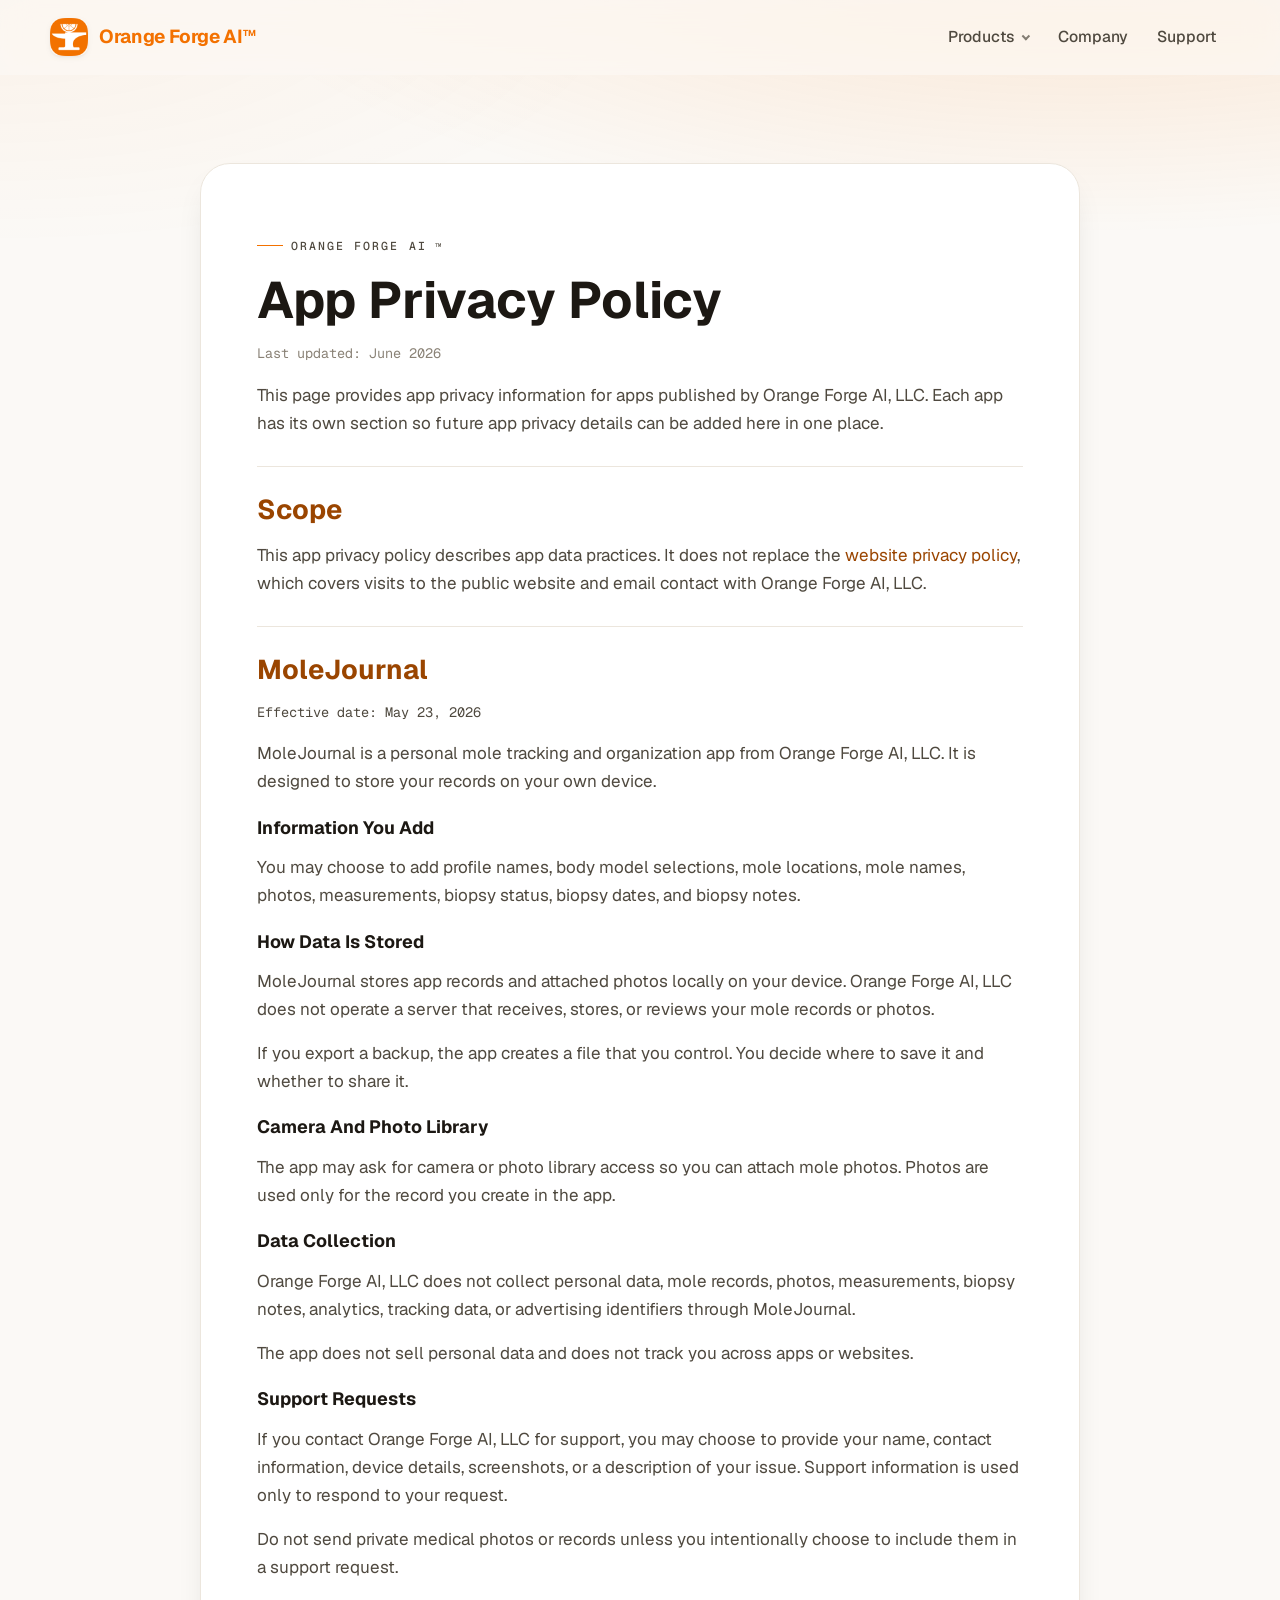
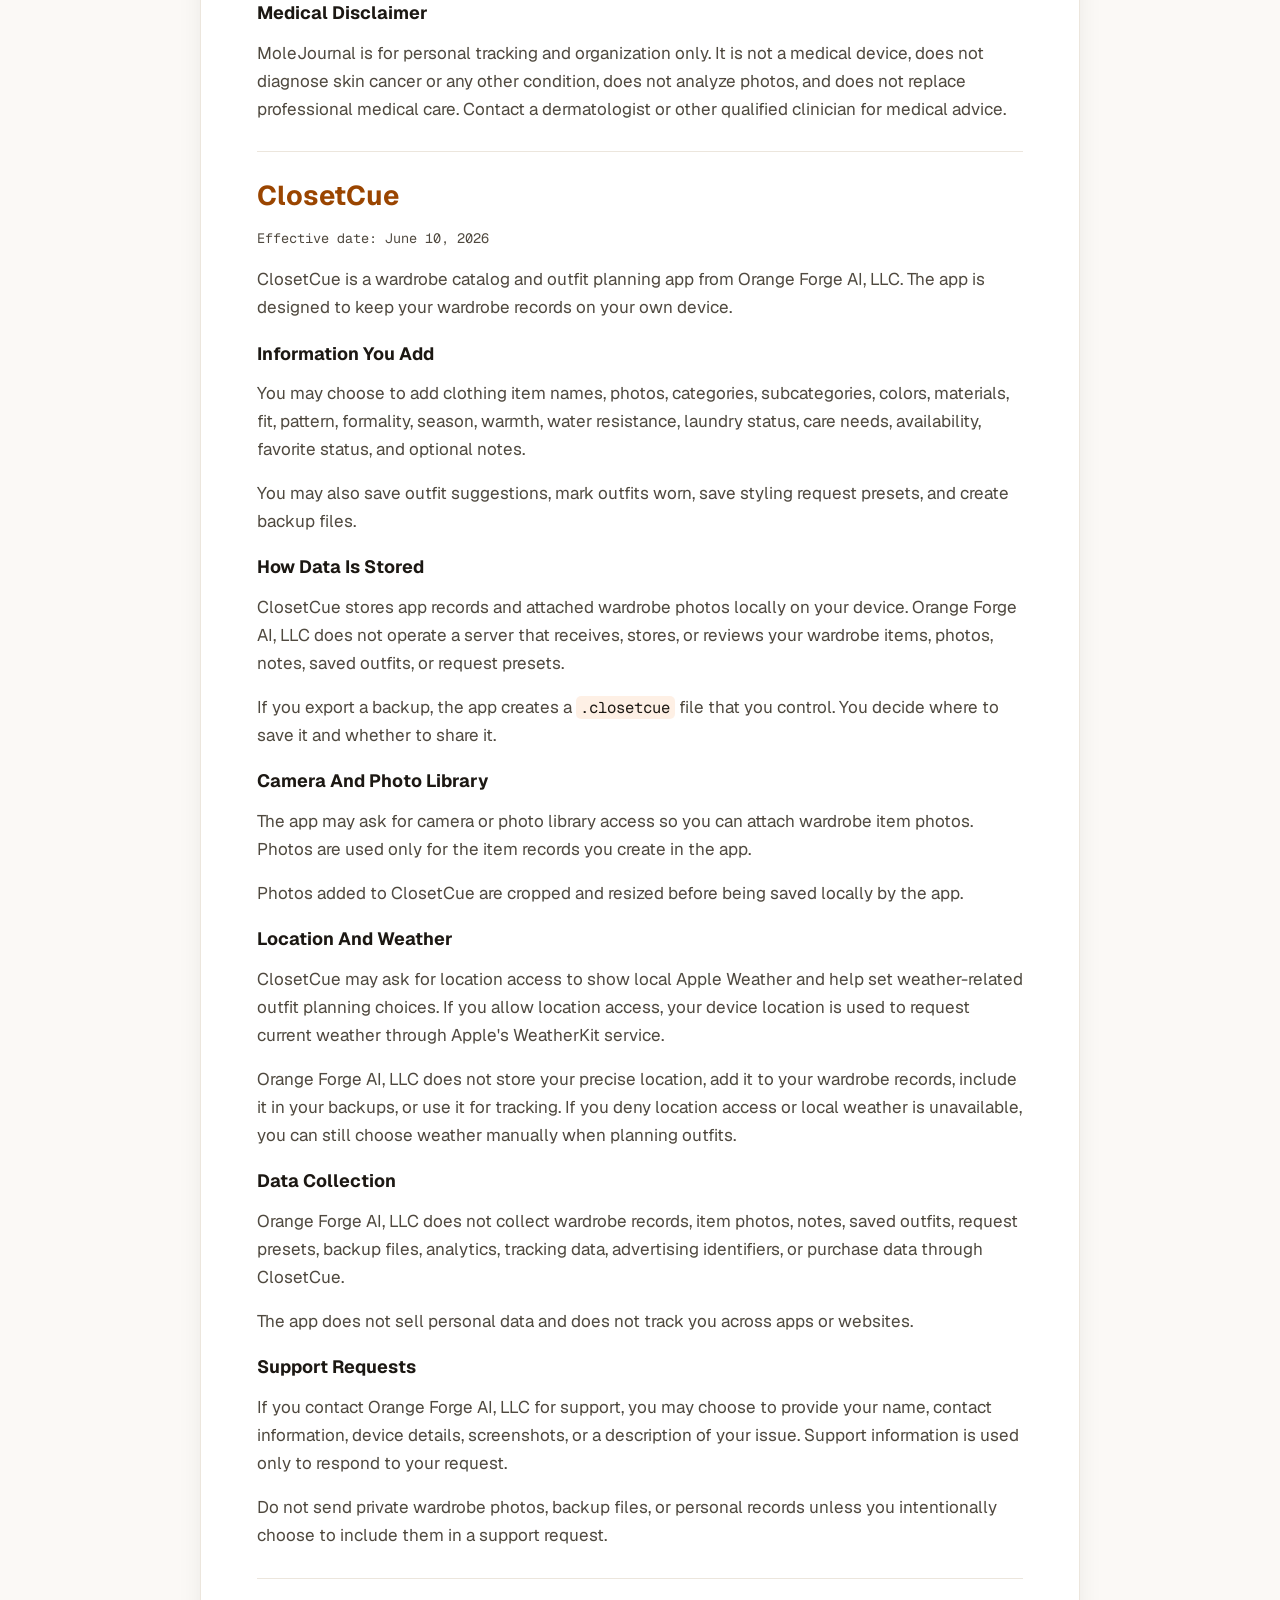
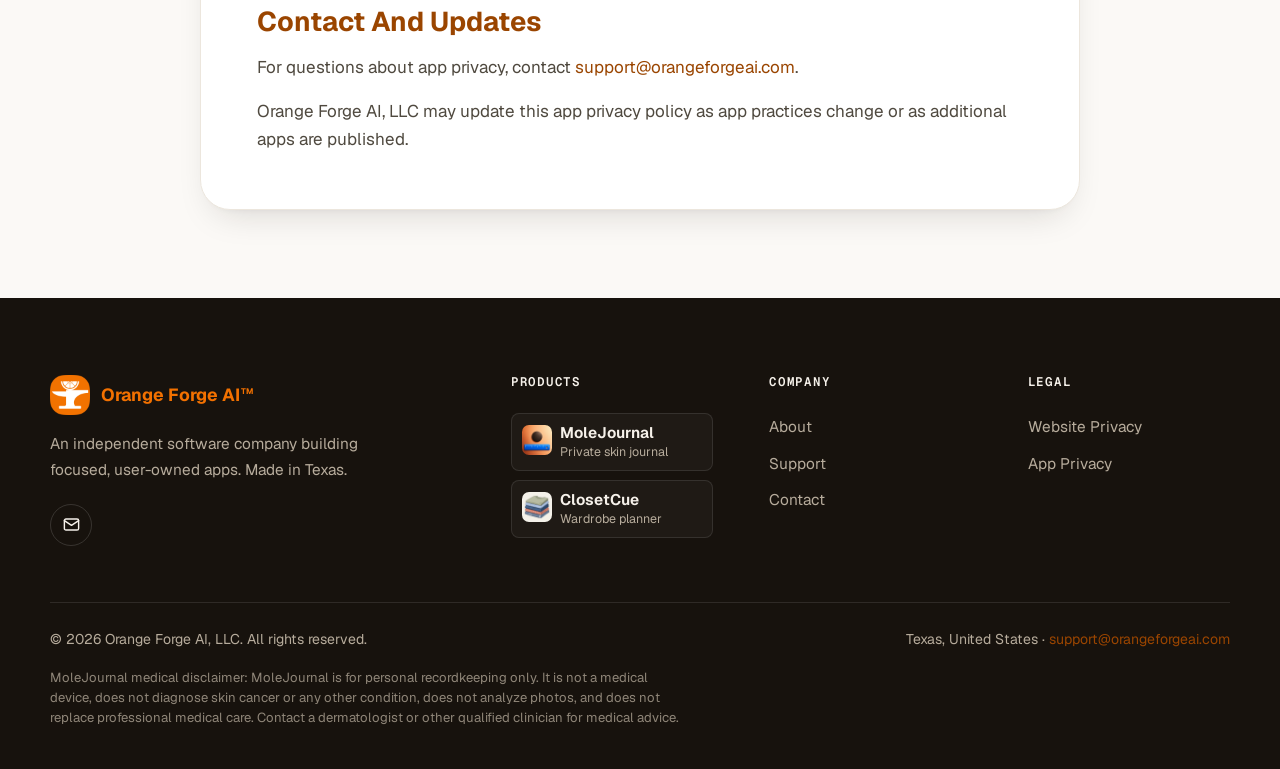
==== commit f47ed57b: "overhaul website" ====
--- a/app-privacy.html
+++ b/app-privacy.html
@@ -208,7 +208,7 @@
                         <img src="assets/brand/logo.png" alt="" width="40" height="40">
                         <span>Orange Forge AI<sup>TM</sup></span>
                     </a>
-                    <p>An independent software studio building focused, user-owned apps. Made in Texas.</p>
+                    <p>An independent software company building focused, user-owned apps. Made in Texas.</p>
                     <div class="footer__social">
                         <a href="mailto:support@orangeforgeai.com" aria-label="Email Orange Forge AI">
                             <svg viewBox="0 0 24 24" fill="none" stroke="currentColor" stroke-width="1.8" stroke-linecap="round" stroke-linejoin="round" aria-hidden="true"><rect x="3" y="5" width="18" height="14" rx="2"/><path d="m3 7 9 6 9-6"/></svg>
--- a/style.css
+++ b/style.css
@@ -2035,7 +2035,7 @@
 .studio-hero {
     position: relative;
     overflow: hidden;
-    padding-block: clamp(2.4rem, 4.8vw, 4rem) clamp(1.25rem, 2.2vw, 1.8rem);
+    padding-block: clamp(2.7rem, 5.2vw, 4.8rem) clamp(3.8rem, 7vw, 5.6rem);
     background:
         linear-gradient(180deg, rgba(255,255,255,0.52), rgba(251,249,246,0) 58%),
         repeating-linear-gradient(90deg, rgba(28,24,19,0.035) 0 1px, transparent 1px 62px),
@@ -2045,7 +2045,7 @@
 .studio-hero__backdrop {
     position: absolute;
     inset: auto 0 0;
-    height: 32%;
+    height: 42%;
     border-top: 1px solid var(--line);
     background: linear-gradient(180deg, rgba(244, 239, 232, 0), var(--bg-2));
     pointer-events: none;
@@ -2054,17 +2054,18 @@
 .studio-hero__inner {
     position: relative;
     display: grid;
-    grid-template-columns: minmax(0, 1.05fr) minmax(360px, 0.95fr);
-    align-items: center;
-    gap: clamp(2rem, 5vw, 4.5rem);
+    grid-template-columns: 1fr;
+    align-items: start;
+    gap: clamp(2.1rem, 4.5vw, 3.8rem);
 }
 
 .studio-hero__copy {
-    max-width: 650px;
+    max-width: 920px;
 }
 
 .studio-hero__title {
-    font-size: clamp(2.8rem, 5.2vw, 5.25rem);
+    max-width: 980px;
+    font-size: clamp(2.9rem, 6.4vw, 6.1rem);
     line-height: 1;
 }
 
@@ -2075,101 +2076,63 @@
 
 .studio-hero__lead {
     margin-top: 1.35rem;
-    max-width: 48ch;
+    max-width: 56ch;
     color: var(--ink-2);
     font-size: clamp(1.08rem, 1.8vw, 1.28rem);
     line-height: 1.55;
 }
 
-.studio-hero__actions,
-.studio-hero__principles {
+.studio-hero__principle-line {
+    max-width: 100%;
+    line-height: 1.45;
+    letter-spacing: 0.02em;
+    text-transform: none;
+}
+
+.studio-hero__actions {
     display: flex;
     flex-wrap: wrap;
     gap: 0.75rem;
     margin-top: 1.6rem;
 }
 
-.studio-hero__principles span {
-    padding: 0.48rem 0.7rem;
-    border: 1px solid var(--line);
-    border-radius: var(--r-xs);
-    background: rgba(255,255,255,0.6);
-    color: var(--muted);
-    font-family: var(--font-mono);
-    font-size: 0.78rem;
-}
-
 .studio-hero__tableau {
     position: relative;
-    min-height: clamp(430px, 45vw, 640px);
-}
-
-.studio-hero__mole,
-.studio-hero__phone,
-.studio-hero__proof {
+    display: grid;
+    grid-template-columns: minmax(0, 1fr) minmax(0, 1fr);
+    gap: clamp(1.25rem, 3vw, 2.4rem);
+    align-items: end;
+}
+
+.studio-hero__product {
+    display: flex;
+    position: relative;
+    align-items: center;
+    justify-content: center;
+    min-width: 0;
+    min-height: clamp(250px, 27vw, 380px);
+    margin: 0;
+    padding: clamp(0.2rem, 1vw, 0.8rem);
+    aspect-ratio: 16 / 10;
+}
+
+.studio-hero__product img {
+    width: 100%;
+    height: 100%;
+    object-fit: contain;
+    filter: var(--device-shadow);
+}
+
+.studio-hero__product figcaption {
     position: absolute;
-    filter: var(--device-shadow);
-}
-
-.studio-hero__mole {
-    right: 0;
-    bottom: 4%;
-    width: min(92%, 760px);
-}
-
-.studio-hero__phone {
-    left: 0;
-    bottom: 0;
-    width: min(24%, 170px);
-}
-
-.studio-hero__proof {
-    top: 2%;
-    left: 5%;
-    width: min(42%, 280px);
-    padding: 1rem;
-    border: 1px solid var(--cc-strong);
-    background: var(--cc-surface);
-    color: var(--cc-ink);
-    box-shadow: 10px 10px 0 var(--cc-spot);
-}
-
-.proof-label,
-.proof-title {
-    display: block;
-    font-family: "IBM Plex Mono OFAI", var(--font-mono);
-    text-transform: uppercase;
-}
-
-.proof-label {
-    font-size: 0.62rem;
-    color: var(--cc-muted);
-}
-
-.proof-title {
-    margin-top: 0.7rem;
-    font-size: 0.84rem;
-    font-weight: 500;
-}
-
-.proof-line {
-    display: block;
+    width: 1px;
     height: 1px;
-    margin: 0.8rem 0;
-    background: var(--cc-strong);
-}
-
-.proof-grid {
-    display: grid;
-    grid-template-columns: repeat(2, 1fr);
-    gap: 1px;
-    background: var(--cc-strong);
-}
-
-.proof-grid i {
-    display: block;
-    aspect-ratio: 3 / 4;
-    background: var(--cc-elevated);
+    padding: 0;
+    margin: -1px;
+    overflow: hidden;
+    clip: rect(0, 0, 0, 0);
+    white-space: nowrap;
+    border: 0;
 }
 
 .home-product {
@@ -2182,9 +2145,9 @@
 
 .home-product__grid {
     display: grid;
-    grid-template-columns: minmax(0, 0.82fr) minmax(0, 1.18fr);
+    grid-template-columns: minmax(0, 0.68fr) minmax(0, 1.32fr);
     align-items: center;
-    gap: clamp(2rem, 5vw, 4rem);
+    gap: clamp(1.8rem, 4vw, 3.2rem);
 }
 
 .home-product__copy h2,
@@ -2210,28 +2173,35 @@
 
 .journal-mini-timeline {
     display: grid;
-    gap: 0.75rem;
+    grid-template-columns: repeat(2, minmax(0, 1fr));
+    gap: 0.65rem;
     margin-top: 1.4rem;
 }
 
 .journal-mini-timeline span {
-    position: relative;
-    padding-left: 1.8rem;
+    display: flex;
+    align-items: center;
+    gap: 0.58rem;
+    min-height: 44px;
+    padding: 0.66rem 0.78rem;
+    border: 1px solid var(--mj-line);
+    border-radius: 10px;
+    background: rgba(255, 252, 246, 0.72);
     color: var(--mj-ink);
-    font-family: Georgia, "Times New Roman", serif;
-    font-size: 1.05rem;
+    font-family: var(--font-sans);
+    font-size: 0.95rem;
+    font-weight: 600;
+    line-height: 1.25;
 }
 
 .journal-mini-timeline span::before {
     content: "";
-    position: absolute;
-    left: 0;
-    top: 0.42rem;
-    width: 0.72rem;
-    height: 0.72rem;
-    border: 2px solid var(--brand);
+    flex: 0 0 auto;
+    width: 0.42rem;
+    height: 0.42rem;
     border-radius: 50%;
-    background: var(--mj-surface);
+    background: var(--brand);
+    box-shadow: 0 0 0 4px rgba(243, 113, 0, 0.10);
 }
 
 .journal-device-composition {
@@ -2240,7 +2210,8 @@
 }
 
 .journal-device-composition img {
-    width: 100%;
+    width: min(100%, 1040px);
+    margin-inline: auto;
     filter: var(--device-shadow);
 }
 
@@ -2300,48 +2271,39 @@
     display: block;
 }
 
-.closet-proof__sheet,
-.cc-proof-board {
-    display: grid;
-    grid-template-columns: 1.1fr 0.9fr;
-    gap: 1px;
-    background: var(--cc-strong);
-    border: 1px solid var(--cc-strong);
-    box-shadow: 12px 12px 0 var(--cc-spot);
-}
-
-.proof-frame {
-    position: relative;
-    min-height: 220px;
-    padding: clamp(1rem, 2.2vw, 1.5rem);
-    background:
-        linear-gradient(90deg, rgba(22,20,18,0.05) 1px, transparent 1px),
-        linear-gradient(180deg, rgba(22,20,18,0.05) 1px, transparent 1px),
-        var(--cc-surface);
-    background-size: 28px 28px;
-    color: var(--cc-ink);
-}
-
-.proof-frame--large {
-    grid-row: span 2;
-}
-
-.proof-frame__number {
-    display: inline-block;
-    margin-bottom: 1.2rem;
+.closet-proof__image,
+.cc-showcase {
+    margin: 0;
+    text-align: center;
+}
+
+.closet-proof__image img,
+.cc-showcase img {
+    display: block;
+    width: 100%;
+    height: auto;
+    border: 0;
+    background: transparent;
+    box-shadow: none;
+    filter: var(--device-shadow);
+}
+
+.closet-proof__image figcaption,
+.cc-showcase figcaption,
+.cc-phone-shot figcaption {
+    margin-top: 0.85rem;
     color: var(--cc-muted);
     font-family: "IBM Plex Mono OFAI", var(--font-mono);
-    font-size: 0.72rem;
-}
-
-.proof-frame strong,
-.proof-frame p,
+    font-size: 0.74rem;
+    line-height: 1.45;
+    text-transform: uppercase;
+}
+
 .cc-proof-card h3,
 .cc-proof-card p {
     display: block;
 }
 
-.proof-frame strong,
 .cc-proof-card h3 {
     color: var(--cc-ink);
     font-family: "Archivo OFAI", var(--font-sans);
@@ -2349,7 +2311,6 @@
     line-height: 1.15;
 }
 
-.proof-frame p,
 .cc-proof-card p {
     margin-top: 0.85rem;
     color: var(--cc-muted);
@@ -2416,6 +2377,16 @@
     grid-template-columns: minmax(0, 1.1fr) minmax(0, 0.9fr);
 }
 
+.mj-hero__grid {
+    grid-template-columns: 1fr;
+    align-items: start;
+    gap: clamp(2rem, 4.8vw, 3.8rem);
+}
+
+.mj-hero__copy {
+    max-width: 780px;
+}
+
 .mj-title,
 .mj-copy-panel h2,
 .mj-section-head h2,
@@ -2453,6 +2424,11 @@
 
 .mj-hero__devices {
     margin: 0;
+}
+
+.mj-hero__devices img {
+    width: min(100%, 1120px);
+    margin-inline: auto;
 }
 
 .mj-notice {
@@ -2657,6 +2633,12 @@
     gap: clamp(2rem, 5vw, 4rem);
 }
 
+.cc-hero__grid {
+    grid-template-columns: 1fr;
+    align-items: start;
+    gap: clamp(2rem, 4.8vw, 3.8rem);
+}
+
 .cc-two-col--reverse {
     grid-template-columns: minmax(0, 1.1fr) minmax(0, 0.9fr);
 }
@@ -2719,8 +2701,13 @@
     justify-content: center;
 }
 
-.cc-proof-board {
-    transform: rotate(-1deg);
+.cc-showcase--hero {
+    transform: none;
+}
+
+.cc-showcase--hero img {
+    max-width: 1120px;
+    margin-inline: auto;
 }
 
 .cc-section--paper {
@@ -2763,6 +2750,50 @@
 
 .cc-index-line span {
     border-bottom: 2px solid var(--cc-spot);
+}
+
+.cc-section-head > p:not(.pressmark) {
+    margin-top: 1rem;
+    color: var(--cc-muted);
+    font-size: clamp(1.02rem, 1.5vw, 1.14rem);
+}
+
+.cc-phone-shot {
+    margin: 0;
+    text-align: center;
+}
+
+.cc-phone-shot img {
+    display: block;
+    width: min(64%, 320px);
+    height: auto;
+    margin-inline: auto;
+    filter: var(--device-shadow);
+}
+
+.cc-phone-shot--dark figcaption {
+    color: rgba(255, 252, 246, 0.72);
+}
+
+.cc-phone-shot--mini img {
+    width: 100%;
+    max-width: 230px;
+}
+
+.cc-shot-strip,
+.cc-shot-gallery {
+    display: grid;
+    gap: clamp(0.9rem, 2vw, 1.35rem);
+    align-items: start;
+}
+
+.cc-shot-strip {
+    grid-template-columns: repeat(3, minmax(0, 1fr));
+}
+
+.cc-shot-gallery {
+    grid-template-columns: repeat(4, minmax(0, 1fr));
+    margin-top: clamp(1.6rem, 3vw, 2.4rem);
 }
 
 .cc-contact-sheet,
@@ -2864,7 +2895,6 @@
     background: var(--cc-surface);
 }
 
-.cc-brief .proof-frame__number,
 .cc-brief p {
     padding: 1rem;
 }
@@ -2962,8 +2992,20 @@
     border: 1px solid var(--cc-strong);
 }
 
+.cc-trust-grid--shots {
+    margin-top: clamp(1.6rem, 3vw, 2.4rem);
+}
+
 .cc-trust-grid .cc-proof-card {
     border: 0;
+}
+
+.cc-proof-card--with-shot img {
+    display: block;
+    width: min(74%, 230px);
+    height: auto;
+    margin: 0 auto 1.2rem;
+    filter: var(--device-shadow);
 }
 
 .cc-section-head {
@@ -3015,11 +3057,10 @@
     }
 
     .studio-hero__tableau {
-        min-height: clamp(280px, 42vw, 380px);
-    }
-
-    .cc-proof-board,
-    .closet-proof__sheet {
+        grid-template-columns: repeat(2, minmax(0, 1fr));
+    }
+
+    .cc-showcase--hero {
         transform: none;
     }
 
@@ -3034,42 +3075,32 @@
     }
 
     .studio-hero__tableau {
-        min-height: 390px;
-    }
-
-    .studio-hero__mole {
+        grid-template-columns: 1fr;
+        gap: 1.5rem;
+    }
+
+    .studio-hero__product {
+        min-height: clamp(220px, 64vw, 380px);
+    }
+
+    .mj-phone-card img,
+    .mj-backup-phone img,
+    .cc-phone-shot img {
+        width: min(76%, 280px);
+    }
+
+    .cc-phone-shot--mini img {
         width: 100%;
-        right: 0;
-    }
-
-    .studio-hero__phone {
-        width: 31%;
-        min-width: 104px;
-    }
-
-    .studio-hero__proof {
-        width: 48%;
-        left: 0;
-        padding: 0.75rem;
-    }
-
-    .closet-proof__sheet,
-    .cc-proof-board {
-        grid-template-columns: 1fr;
-        box-shadow: 7px 7px 0 var(--cc-spot);
-    }
-
-    .proof-frame--large {
-        grid-row: auto;
-    }
-
-    .proof-frame {
-        min-height: 170px;
-    }
-
-    .mj-phone-card img,
-    .mj-backup-phone img {
-        width: min(76%, 280px);
+    }
+
+    .cc-shot-strip {
+        grid-template-columns: repeat(3, minmax(132px, 1fr));
+        overflow-x: auto;
+        padding-bottom: 0.25rem;
+    }
+
+    .cc-shot-gallery {
+        grid-template-columns: repeat(2, minmax(0, 1fr));
     }
 
     .cc-contact-grid {
@@ -3124,38 +3155,24 @@
         flex: 0 0 auto;
     }
 
-    .studio-hero__principles {
-        gap: 0.45rem;
-        margin-top: 1.05rem;
-    }
-
-    .studio-hero__principles span {
-        padding: 0.36rem 0.48rem;
-        font-size: 0.68rem;
-    }
-
     .studio-hero__tableau {
-        min-height: 135px;
         margin-top: 0.5rem;
     }
 
-    .studio-hero__mole {
-        width: 90%;
-        bottom: 0;
-    }
-
-    .studio-hero__phone {
-        width: 21%;
-    }
-
-    .studio-hero__proof {
-        width: 40%;
-        padding: 0.55rem;
-        box-shadow: 5px 5px 0 var(--cc-spot);
-    }
-
-    .studio-hero__proof .proof-grid {
-        display: none;
+    .studio-hero__product {
+        min-height: clamp(190px, 70vw, 310px);
+    }
+
+    .journal-mini-timeline {
+        grid-template-columns: 1fr;
+    }
+
+    .cc-shot-gallery {
+        gap: 0.75rem;
+    }
+
+    .cc-phone-shot--mini figcaption {
+        font-size: 0.66rem;
     }
 
     .product-page--molejournal .app-lockup {
